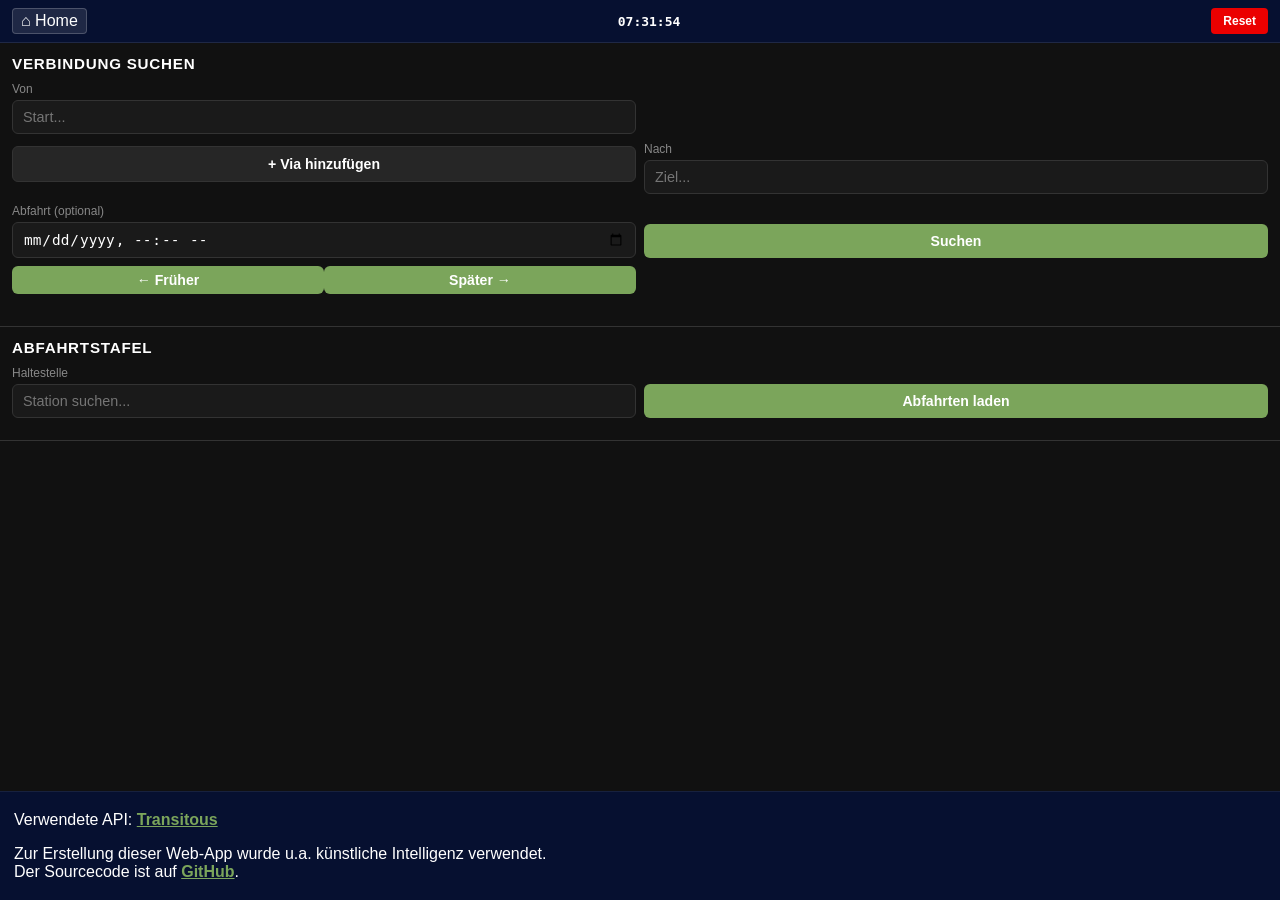
==== routing/index.html @ 6893b758 "Dateipfade" ====
<!DOCTYPE html>
<html lang="de">
<head>
  <meta charset="UTF-8">
  <meta name="viewport" content="width=device-width, initial-scale=1.0, maximum-scale=1.0, user-scalable=no">
  <title>ÖV Verbindungssuche & Abfahrtstafel</title>
  <link rel="stylesheet" href="routing.css">
  <link rel="stylesheet" href="../css/line-container.css">
  <link rel="icon" type="image/png" href="../tragic.png">
  <link rel="apple-touch-icon" href="../tragic.png">
</head>
<body>
  <header id="app-header">
    <div id="header-left">
      <button id="btn-home" onClick="window.location = './?stopId=ch-opentransportdataswiss26_Parentch%3A1%3Asloid%3A82597'" title="Startseite">⌂ Home</button>
    </div>
    <div id="live-clock">--:--:--</div>
    <button id="btn-refresh">Reset</button>
  </header>

  <div class="main-wrapper">
    <section class="panel">
      <div class="panel-title">Verbindung suchen</div>
      <div class="form-grid">
        <div class="form-group">
          <label for="route-from-input">Von</label>
          <input type="text" id="route-from-input" placeholder="Start..." autocomplete="off">
          <div id="from-suggestions" class="suggestions"></div>
        </div>

        <!-- Hier werden die Vias dynamisch eingefügt -->
        <div id="via-list-container" style="display: flex; flex-direction: column; gap: 8px;"></div>

        <!-- Dieser Button muss die ID "btn-add-via" haben -->
        <div class="form-group" style="margin-top: 4px; margin-bottom: 4px;">
          <button type="button" id="btn-add-via" class="btn" style="background: var(--bg-hover); border: 1px solid var(--border-main); color: var(--text-main);">
            + Via hinzufügen
          </button>
        </div>

        <div class="form-group">
          <label for="route-to-input">Nach</label>
          <input type="text" id="route-to-input" placeholder="Ziel..." autocomplete="off">
          <div id="to-suggestions" class="suggestions"></div>
        </div>
      </div>
      <div class="form-grid">
        <div class="form-group">
          <label for="route-time">Abfahrt (optional)</label>
          <input type="datetime-local" id="route-time">
        </div>
        <div class="form-group" style="justify-content: flex-end;">
          <button id="btn-search-route" class="btn">Suchen</button>
        </div>
        <div class="routing-navigation" style="display: flex; justify-content: space-between; margin-bottom: 10px;">
          <button type="button" id="btn-earlier" class="btn" style="padding: 6px 12px; cursor: pointer;">← Früher</button>
          <button type="button" id="btn-later" class="btn" style="padding: 6px 12px; cursor: pointer;">Später →</button>
        </div>
      </div>

      <div id="routing-hint"></div>
      <div id="routing-results" class="results-container">
        <table>
          <thead>
            <tr>
              <th class="col-time">Ab</th>
              <th class="col-time">An</th>
              <th class="col-dur">Dauer</th>
              <th class="col-bar">Verlauf</th>
              <th class="col-chg">Um</th>
            </tr>
          </thead>
          <tbody id="routing-tbody"></tbody>
        </table>
      </div>
    </section>

    <section class="panel">
      <div class="panel-title">Abfahrtstafel</div>
      <div class="form-grid">
        <div class="form-group">
          <label for="board-station-input">Haltestelle</label>
          <input type="text" id="board-station-input" placeholder="Station suchen..." autocomplete="off">
          <div id="board-suggestions" class="suggestions"></div>
        </div>
        <div class="form-group" style="justify-content: flex-end;">
          <button id="btn-load-board" class="btn">Abfahrten laden</button>
        </div>
      </div>

      <div id="board-hint"></div>
      <div id="board-results" class="results-container">
        <table>
          <thead>
            <tr>
              <th class="col-time">Zeit</th>
              <th style="width:60px;">Linie</th>
              <th>Richtung</th>
              <th style="width:50px; text-align:right;">Gleis</th>
            </tr>
          </thead>
          <tbody id="board-tbody"></tbody>
        </table>
      </div>
    </section>
  </div>

  <script src="script.js"></script>
</body>
<footer class="page-footer">
  <p>Verwendete API: <a href="https://transitous.org/sources/" style="color: var(--sob-green); font-weight: bold;">Transitous</a></p>
  <p>Zur Erstellung dieser Web-App wurde u.a. künstliche Intelligenz verwendet.<br>
    Der Sourcecode ist auf <a href="https://github.com/PianoRailways/TRAGIC" style="color: var(--sob-green); font-weight: bold;">GitHub</a>.</p>
</footer>
</html>
---- routing/routing.css ----
:root {
    --bg-main: #111;
    --bg-surface: #1a1a1a;
    --bg-hover: #262626;
    --bg-card: #0a0a0a;
    --text-main: #eee;
    --text-muted: #888;
    --text-subtle: #999;
    --border-main: #333;
    --border-soft: #2a2a2a;
    --line-accent: #0a5;
    --error: #f55;
    --link-hover: #5cf;
    --header-bg: #061030;
    --sbb-red: #eb0000;
    --sbb-blue: #2d327d;
    --sob-green: #7BA55B;
    --highlight-bg: rgba(45, 50, 125, 0.35);
    --highlight-border: #4f56cc;
}

* {
    box-sizing: border-box;
    -webkit-tap-highlight-color: transparent;
}

html, body {
    min-height: 100vh;
    margin: 0;
    padding: 0;
    background-color: var(--bg-main);
    color: var(--text-main);
    font-family: -apple-system, BlinkMacSystemFont, "Segoe UI", Roboto, "SBB Web", sans-serif;
    overflow-x: hidden;
}

body {
    display: flex;
    flex-direction: column;
}

#app-header {
    display: flex;
    justify-content: space-between;
    align-items: center;
    padding: 8px 12px;
    background: var(--header-bg);
    border-bottom: 1px solid rgba(255, 255, 255, 0.1);
    position: sticky;
    top: 0;
    z-index: 50;
    flex-shrink: 0;
}

#header-left {
    display: flex;
    align-items: center;
    gap: 8px;
}

#btn-home {
    background: rgba(255, 255, 255, 0.1);
    border: 1px solid rgba(255, 255, 255, 0.2);
    color: white;
    padding: 4px 8px;
    border-radius: 4px;
    cursor: pointer;
    font-size: 1rem;
    line-height: 1;
}

#app-title {
    color: white;
    font-size: 1rem;
    font-weight: 700;
    letter-spacing: 0.02em;
}

#live-clock {
    font-family: monospace;
    font-size: 13px;
    font-weight: bold;
    color: var(--text-main);
}

#btn-refresh {
    background: var(--sbb-red);
    border: none;
    color: white;
    font-weight: bold;
    padding: 6px 12px;
    border-radius: 4px;
    cursor: pointer;
    font-size: 12px;
}

.main-wrapper {
    flex: 1;
    display: flex;
    flex-direction: column;
}

.panel {
    padding: 12px;
    border-bottom: 1px solid var(--border-main);
    display: flex;
    flex-direction: column;
    gap: 10px;
}

.panel-title {
    font-size: 0.95rem;
    font-weight: 600;
    color: var(--text-main);
    text-transform: uppercase;
    letter-spacing: 0.05em;
}

.form-grid {
    display: grid;
    grid-template-columns: 1fr 1fr;
    gap: 8px;
}

@media (max-width: 500px) {
    .form-grid {
        grid-template-columns: 1fr;
    }
}

.form-group {
    display: flex;
    flex-direction: column;
    gap: 4px;
    position: relative;
}

label {
    font-size: 0.75rem;
    color: var(--text-muted);
}

input[type="text"],
input[type="datetime-local"] {
    background-color: var(--bg-surface);
    border: 1px solid var(--border-main);
    color: var(--text-main);
    padding: 8px 10px;
    border-radius: 6px;
    font-size: 0.9rem;
    outline: none;
    width: 100%;
}

input[type="text"]:focus,
input[type="datetime-local"]:focus {
    border-color: var(--link-hover);
}

.suggestions {
    position: absolute;
    top: 100%;
    left: 0;
    right: 0;
    background-color: var(--bg-surface);
    border: 1px solid var(--border-main);
    border-radius: 0 0 6px 6px;
    max-height: 220px;
    overflow-y: auto;
    z-index: 100;
    display: none;
    box-shadow: 0 4px 12px rgba(0,0,0,0.5);
}

.suggestion-item {
    padding: 10px 12px;
    cursor: pointer;
    font-size: 0.85rem;
    border-bottom: 1px solid var(--border-soft);
}

.suggestion-item.selected,
.suggestion-item:hover {
    background-color: var(--bg-hover);
    color: var(--link-hover);
}

button.btn {
    background-color: var(--sob-green);
    color: white;
    border: none;
    padding: 9px 14px;
    border-radius: 6px;
    font-size: 0.88rem;
    font-weight: 600;
    cursor: pointer;
    width: 100%;
}

.results-container {
    display: none;
    width: 100%;
    overflow-x: hidden;
}

table {
    width: 100%;
    border-collapse: collapse;
    font-size: 0.85rem;
    table-layout: fixed;
}

thead {
    background: var(--header-bg);
}

th {
    text-align: left;
    padding: 8px 6px;
    font-size: 0.7rem;
    color: var(--text-muted);
    text-transform: uppercase;
}

tbody tr.summary-row {
    border-bottom: 1px solid var(--border-soft);
    cursor: pointer;
}

tbody tr.summary-row:hover {
    background: var(--bg-surface);
}

td {
    padding: 8px 6px;
    vertical-align: middle;
    white-space: nowrap;
    overflow: hidden;
}

.col-time { width: 65px; font-weight: 600; text-align: left; }
.col-dur { width: 55px; text-align: center; color: var(--text-subtle); }
.col-bar { width: auto; }
.col-chg { width: 35px; text-align: center; color: var(--text-muted); }

/* Container für den Gesamtbalken */
.timeline-bar {
  display: flex;
  align-items: center;
  width: 100%;
  height: 8px;
  background-color: rgba(255, 255, 255, 0.08);
  border-radius: 4px;
  overflow: hidden;
}

/* Einzelne Fahrt-Segmente */
.timeline-segment {
  height: 100%;
  transition: opacity 0.2s ease;
}

.timeline-segment:hover {
  opacity: 0.8;
}

/* Umsteige- und Wartebereiche */
.timeline-wait {
  display: flex;
  align-items: center;
  justify-content: center;
  height: 100%;
  background: repeating-linear-gradient(
    45deg,
    transparent,
    transparent 3px,
    rgba(255, 255, 255, 0.08) 3px,
    rgba(255, 255, 255, 0.08) 6px
  );
  position: relative;
  flex-shrink: 0;
}

.timeline-dot {
    width: 6px;
    height: 6px;
    background: #fff;
    border-radius: 50%;
    margin: 0 -2px;
    z-index: 2;
    flex-shrink: 0;
}

.detail-row { background: var(--bg-card); }
.detail-content {
    padding: 10px;
    border-left: 3px solid var(--sbb-blue);
}

.leg-item {
    display: flex;
    flex-direction: column;
    gap: 4px;
    padding: 6px 0;
    border-bottom: 1px dashed var(--border-soft);
}

.leg-item:last-child { border-bottom: none; }

.leg-header {
    display: flex;
    align-items: center;
    gap: 8px;
    font-weight: 600;
}

/* Standard Badge Layout (Einfärbung erfolgt über line-container.css) */
.line-badge {
    padding: 2px 6px;
    border-radius: 3px;
    font-size: 0.75rem;
    color: white;
    background: var(--sbb-blue);
}

.transfer-info {
    background: var(--bg-hover);
    color: var(--text-subtle);
    padding: 3px 6px;
    border-radius: 3px;
    font-size: 0.75rem;
    margin: 4px 0;
}

.btn-trip-detail {
    background: rgba(255, 255, 255, 0.1);
    border: 1px solid var(--border-main);
    color: var(--link-hover);
    padding: 2px 6px;
    border-radius: 3px;
    font-size: 0.7rem;
    cursor: pointer;
    margin-left: auto;
}

.trip-stops-list {
    margin-top: 6px;
    padding: 6px;
    background: var(--bg-main);
    border-radius: 4px;
    font-size: 0.78rem;
}

/* Hervorhebungen im Zuglauf */
.trip-stop-item {
    display: flex;
    justify-content: space-between;
    padding: 4px 6px;
    border-bottom: 1px dotted var(--border-soft);
    border-left: 3px solid transparent;
}

.trip-stop-item.in-route {
    border-left-color: var(--highlight-border);
    background: rgba(255, 255, 255, 0.02);
}

.trip-stop-item.board-stop {
    background: var(--highlight-bg);
    border-left-color: var(--link-hover);
    font-weight: bold;
    color: #fff;
}

.trip-stop-item.alight-stop {
    background: var(--highlight-bg);
    border-left-color: var(--sob-green);
    font-weight: bold;
    color: #fff;
}

.loading, .empty-hint, .error-hint {
    padding: 1rem;
    text-align: center;
    font-size: 0.85rem;
    color: var(--text-muted);
}
.error-hint { color: var(--error); }

.page-footer {
  text-decoration: none;
  padding: 3px 14px;
  margin-top: auto;
  border-top: 1px solid var(--border);
  background: var(--header-bg);
}
---- css/line-container.css ----
:root {
  --bg-main: #111;
  --bg-surface: #1a1a1a;
  --bg-hover: #262626;
  --bg-chain: #0a0a0a;
  --text-muted: #888;
  --text-subtle: #999;
  --text-soft: #aaa;
  --border-main: #333;
  --border-soft: #2a2a2a;
  --line-accent: #0a5;
  --line-text: #041b12;
  --on-time: #5f5;
  --error: #f55;
  --link-hover: #5cf;
  --underline: #666;
  --header-bg:  #061030;
  --sbb-red:    #eb0000;
  --sbb-blue:   #2d327d;
  --sbb-orange: #E84E10;
  --sob-green:  #7BA55B;
  --sob-blue:   #1A527F;
  --tpf-lila:   #94163E;
  --board-bg:   #0a1a4a;
  --board-row:  #0d2060;
  --board-alt:  #0a1a4a;
  --board-head: #0d2060;
  --text-main:  #ffffff;
  --text-via:   #a0b8d8;
  --text-dim:   #6080a0;
  --night-gold: #d4af37;
  --border:     rgba(200,200,200,0.09);
  --pifas-bg:   #ED702D;
  --pifas-searchbar: #d7d7d7;
  --pifas-timenav: #eef;
  --live-red:   #ff3b30;
  --plat-change:#fcbb00;
}
/* 1. Mode-basiert (niedrig spezifisch) */
.line-container[data-mode="HIGHSPEED"]  { background: var(--sbb-red); }
.line-container[data-mode="RAIL"]       { background: var(--pifas-bg); }
.line-container[data-mode="TRAM"]       { background: #e84e10; }
.line-container[data-mode="BUS"]        { background: #2d7d54; }
.line-container[data-mode="SUBWAY"]     { background: white; color: black; }
.line-container[data-mode="FERRY"]      { background: #1a6ea8; }

.line-container[data-line^="ICE"]      { background: white; color: #B4B4B4; font-style: italic; }

@keyframes move-stripes {
  0% {background-position: 0 0;}
  100% {background-position: 56.57px 0;}}

.line-container[data-raw-mode="WALK"] {
  background: repeating-linear-gradient(45deg,#ffda00,#ffda00 5px,black 5px,black 10px);
  background-size: 56.57px 100%;
  animation: move-stripes 20s linear infinite;
}

/* 2. Agency-allgemein (mittler spezifisch) */
.line-container[data-agency-id="865"] { background: #e2001a; color: white; } /* RhB */
.line-container[data-agency-name^="PostAuto"] { background: #ffcc00; color: black; } /* PAG */

/* 3. Agency + Line (sehr spezifisch - gewinnt immer) */
/* VBZ */

.line-container[data-agency-id="3849"][data-line="50"], .line-container[data-agency-id="3849"][data-line="51"] { background: black; color: white; }
.line-container[data-agency-id="3849"][data-line="2"] { background: #e7000e; color: white; }
.line-container[data-agency-id="3849"][data-line="3"] { background: #009A38; color: white; }
.line-container[data-agency-id="3849"][data-line="4"] { background: #46398e; color: white; }
.line-container[data-agency-id="3849"][data-line="5"] { background: #955b29; color: white; }
.line-container[data-agency-id="3849"][data-line="6"] { background: #d89d3e; color: white; }
.line-container[data-agency-id="3849"][data-line="7"] { background: black; color: white; }
.line-container[data-agency-id="3849"][data-line="8"] { background: #A6C700; color: black; }
.line-container[data-agency-id="3849"][data-line="9"] { background: #46398e; color: white; }
.line-container[data-agency-id="3849"][data-line="10"] { background: #e82788; color: white; }
.line-container[data-agency-id="3849"][data-line="11"] { background: #009A38; color: white; }
.line-container[data-agency-id="3849"][data-line="12"] { background: #85cfe0; color: black; }
.line-container[data-agency-id="3849"][data-line="13"] { background: #ffd200; color: black; }
.line-container[data-agency-id="3849"][data-line="14"] { background: #00A1E5; color: white; }
.line-container[data-agency-id="3849"][data-line="15"] { background: #e7000e; color: white; }
.line-container[data-agency-id="3849"][data-line="16"] { background: #004E67; color: white; }
.line-container[data-agency-id="3849"][data-line="17"] { background: #9e1762; color: white; }
.line-container[data-agency-id="3849"][data-line="20"] { background: rgb(142,34,77); color: white; }

.line-container[data-agency-id="849"][data-line="31"] { background: #9fa3cd; color: white; }
.line-container[data-agency-id="849"][data-line="32"] { background: #dab2d2; color: black; }
.line-container[data-agency-id="849"][data-line="33"] { background: #e9e6a5; color: black; }
.line-container[data-agency-id="849"][data-line="46"] { background: #c5dfa5; color: black; }
.line-container[data-agency-id="849"][data-line="61"] { background: #98908A; color: white; }
.line-container[data-agency-id="849"][data-line="62"] { background: #D0C4B6; color: black; }
.line-container[data-agency-id="849"][data-line="72"] { background: #D8AA99; color: black; }
.line-container[data-agency-id="849"][data-line="80"] { background: #CDD7BB; color: black; }
.line-container[data-agency-id="849"][data-line="89"] { background: #D0C4B6; color: black; }

.line-container[data-agency-id="849"][data-line="301"] { background: #A6C700; color: black; }
.line-container[data-agency-id="849"][data-line="302"] { background: #009A38; color: white; }
.line-container[data-agency-id="849"][data-line="303"] { background: #46398e; color: white; }
.line-container[data-agency-id="849"][data-line="304"] { background: #e7000e; color: white; }
.line-container[data-agency-id="849"][data-line="305"] { background: #955b29; color: white; }
.line-container[data-agency-id="849"][data-line="306"] { background: #ffd200; color: black; }
.line-container[data-agency-id="849"][data-line="307"] { background: #d89d3e; color: white; }
.line-container[data-agency-id="849"][data-line="308"] { background: #e82788; color: white; }
.line-container[data-agency-id="849"][data-line="309"] { background: #00A1E5; color: white; }
.line-container[data-agency-id="849"][data-line="314"] { background: #f37b72; color: white; }
.line-container[data-agency-id="849"][data-line="317"] { background: #46398e; color: white; }
.line-container[data-agency-id="849"][data-line="325"] { background: #e82788; color: white; }

.line-container[data-agency-id="849"], .line-container[data-agency-id="3849"] { background: white; color: black; }
.line-container[data-agency-id="Zürich"][data-line="E"] { background: white; color: black; border: solid 1px rgb(144,190,227); }
.line-container[data-agency-id="46"][data-line="18"] { background: #E94F35; color: white; }

.line-container[data-agency-id="849"][data-line^="N"] {color:rgb(255,242,0); background-color:rgb(0,0,0);} /* VBZ Nachtnetz */

/* Verkehrsbetriebe Glattal */
.line-container[data-agency-name*="Glattal"] { background: #90c53e; color: white; }
.line-container[data-agency-id="849"][data-line^="91"] { background: #D0B084; color: black; } /* AZZK */

/* Stadtbus Winterthur */
.line-container[data-agency-name="Stadtbus Winterthur"][data-line="1"] { background: #A8C42E; color: white; }
.line-container[data-agency-name="Stadtbus Winterthur"][data-line="2"] { background: #E6000E; color: white; }
.line-container[data-agency-name="Stadtbus Winterthur"][data-line="3"] { background: #12A03C; color: white; }
.line-container[data-agency-name="Stadtbus Winterthur"][data-line="4"] { background: #FBB029; color: white; }
.line-container[data-agency-name="Stadtbus Winterthur"][data-line="5"] { background: #006CAF; color: white; }

.line-container[data-agency-name="Stadtbus Winterthur"][data-line="7"] { background: #E82085; color: white; }
.line-container[data-agency-name="Stadtbus Winterthur"][data-line="9"] { background: #E87118; color: white; }
.line-container[data-agency-name="Stadtbus Winterthur"][data-line="10"] { background: #02428B; color: white; }
.line-container[data-agency-name="Stadtbus Winterthur"][data-line="12"] { background: #825A33; color: white; }
.line-container[data-agency-name="Stadtbus Winterthur"][data-line="22"] { background: #E6000E; color: white; }

.line-container[data-agency-name="Stadtbus Winterthur"][data-line^="N"] { background: #000; color: #FFED00; }
.line-container[data-agency-name*="St. Gallen"][data-line^="N"] { background: #242624; color: #FFED00; }

.line-container[data-agency-name="Regiobus Gossau SG"] { background: #ffffff; color: #0E9D5E; box-shadow: inset 0 2px 0 #fa5609, inset 0 -3.5px 0 #fa5609; }


/* STI Bus */
.line-container[data-agency-id="146"][data-line="1"] { background: rgb(209,70,53); color: white; }
.line-container[data-agency-id="146"][data-line="2"] { background: rgb(62,53,127); color: white; }
.line-container[data-agency-id="146"][data-line="3"] { background: rgb(145,94,70); color: white; }
.line-container[data-agency-id="146"][data-line="4"] { background: rgb(74,165,97); color: white; }
.line-container[data-agency-id="146"][data-line="5"] { background: rgb(76,168,161); color: black; }
.line-container[data-agency-id="146"][data-line="6"] { background: rgb(196,41,127); color: white; }
.line-container[data-agency-id="146"][data-line="7"] { background: rgb(124,58,174); color: white; }

.line-container[data-agency-id="146"][data-line="21"] { background: rgb(72,161,208); color: white; }
.line-container[data-agency-id="146"][data-line="22"] { background: rgb(247,201,143); color: white; }
.line-container[data-agency-id="146"][data-line="24"] { background: rgb(227,152,191); color: white; }
.line-container[data-agency-id="146"][data-line="25"] { background: rgb(91,39,36); color: white; }
.line-container[data-agency-id="146"][data-line="31"] { background: rgb(166,83,183); color: white; }
.line-container[data-agency-id="146"][data-line="32"] { background: rgb(198,220,88); color: white; }
.line-container[data-agency-id="146"][data-line="33"] { background: rgb(242,168,151); color: white; }
.line-container[data-agency-id="146"][data-line="41"] { background: rgb(121,160,182); color: white; }
.line-container[data-agency-id="146"][data-line="42"] { background: rgb(165,161,75); color: white; }
.line-container[data-agency-id="146"][data-line="43"] { background: rgb(246,205,73); color: white; }
.line-container[data-agency-id="146"][data-line="44"] { background: rgb(131,30,129); color: white; }
.line-container[data-agency-id="146"][data-line="50"] { background: rgb(176,166,222); color: white; }
.line-container[data-agency-id="146"][data-line="51"] { background: rgb(232,153,55); color: white; }
.line-container[data-agency-id="146"][data-line="53"] { background: rgb(153,221,201); color: white; }
.line-container[data-agency-id="146"][data-line="55"] { background: rgb(115,188,57); color: white; }
.line-container[data-agency-id="146"][data-line="252"] { background: rgb(123,22,67); color: white; }

/* STI Bus Grindelwald */
.line-container[data-agency-id="859"][data-line="120"] { background: rgb(230,143,52); color: white; }
.line-container[data-agency-id="859"][data-line="121"] { background: rgb(56,77,157); color: white; }
.line-container[data-agency-id="859"][data-line="122"] { background: rgb(170,42,41); color: white; }
.line-container[data-agency-id="859"][data-line="123"] { background: rgb(215,183,68); color: white; }
.line-container[data-agency-id="859"][data-line="124"] { background: rgb(124,169,77); color: white; }
.line-container[data-agency-id="859"][data-line="125"] { background: rgb(140,187,231); color: white; }
.line-container[data-agency-id="859"][data-line="126"] { background: rgb(186,116,168); color: white; }
.line-container[data-agency-id="859"][data-line="127"] { background: rgb(106,80,143); color: white; }
.line-container[data-agency-id="859"][data-line="128"] { background: rgb(123,174,82); color: white; }

/* FART Bus */
.line-container[data-agency-id="817"] { background: rgb(155,155,154); color: white; }

.line-container[data-agency-id="817"][data-line="1"] { background: rgb(211,58,49); color: white; }
.line-container[data-agency-id="817"][data-line="3"] { background: rgb(247,206,70); color: black; }
.line-container[data-agency-id="817"][data-line="4"] { background: rgb(224,131,48); color: black; }
.line-container[data-agency-id="817"][data-line="7"] { background: rgb(95,153,208); color: black; }
.line-container[data-agency-id="817"][data-line="8"] { background: rgb(212,218,101); color: black; }

/* --- FART / CENTOVALLI --- */
.line-container[data-agency-id="49"] { background: linear-gradient(135deg, #005f96 0%, #00906f 100%); color: #f2e7c9; }
.line-container[data-agency-id="49"][data-line^="PE"] { background: #f4bc1e; color: #000; }
.line-container[data-agency-id="49"][data-line^="R"] { background: #f2e7c9; color: #084cb9; }
.line-container[data-agency-id="49"][data-line^="RE"] { background: #f2e7c9; color: var(--sbb-red); }

/* Bus Aarau */
.line-container[data-agency-id="840"][data-line="1"] { background: rgb(219,57,49); color: white; }
.line-container[data-agency-id="840"][data-line="2"] { background: rgb(86,176,88); color: white; }
.line-container[data-agency-id="840"][data-line="3"] { background: rgb(37,89,165); color: white; }
.line-container[data-agency-id="840"][data-line="4"] { background: rgb(118,47,139); color: white; }
.line-container[data-agency-id="840"][data-line="5"] { background: rgb(246,204,71); color: black; }
.line-container[data-agency-id="840"][data-line="6"] { background: rgb(229,136,70); color: white; }
.line-container[data-agency-id="840"][data-line="7"] { background: rgb(181,45,137); color: white; }

.line-container[data-agency-id="840"][data-line^="N"] { background: #231F20; color: #EBE835; }

/* RVBW */
.line-container[data-agency-name*="Wettingen"][data-line="1"] { background: #EE1D23; color: white; }
.line-container[data-agency-name*="Wettingen"][data-line="2"] { background: #0097D8; color: white; }
.line-container[data-agency-name*="Wettingen"][data-line="3"] { background: #FFD124; color: black; }
.line-container[data-agency-name*="Wettingen"][data-line="4"] { background: #1AAB52; color: white; }
.line-container[data-agency-name*="Wettingen"][data-line="5"] { background: #DF3288; color: white; }
.line-container[data-agency-name*="Wettingen"][data-line="6"] { background: #231F20; color: white; }
.line-container[data-agency-name*="Wettingen"][data-line="7"] { background: #24469D; color: white; }
.line-container[data-agency-name*="Wettingen"][data-line="8"] { background: #7D4E2C; color: white; }
.line-container[data-agency-name*="Wettingen"][data-line="9"] { background: #EC9E65; color: white; }
.line-container[data-agency-name*="Wettingen"][data-line="10"] { background: #6C2789; color: white; }
.line-container[data-agency-name*="Wettingen"][data-line="11"] { background: #AAC12C; color: white; }
.line-container[data-agency-name*="Wettingen"][data-line="12"] { background: #78CBBF; color: white; }
.line-container[data-agency-name*="Wettingen"][data-line="13"] { background: #F28650; color: white; }

/* Regionalbus Lenzburg */
.line-container[data-agency-name="Regionalbus Lenzburg"] { background: white; color: #E3000B; }
/* AVA */
.line-container[data-agency-name^="Aargau Verkehr"][data-mode="BUS"] { background: #000066; color: white; }
/* VBL Luzern Passepartout */
.line-container[data-agency-name*="Luzern"] { background: #0f65a6; color: white}
.line-container[data-agency-name*="Luzern"][data-line^="N"] { background: #000000; color: #FFED00}
/* Bernmobil + RBS */
.line-container[data-agency-id="827"][data-line^="3"] { background: #AABDC7; color: white; }
.line-container[data-agency-id="827"][data-line^="6"] { background: rgb(56,127,196); color: white; }
.line-container[data-agency-id="827"][data-line^="7"] { background: rgb(208,46,38); color: white; }
.line-container[data-agency-id="827"][data-line^="8"] { background: rgb(221,118,165); color: white; }
.line-container[data-agency-id="827"][data-line^="9"] { background: rgb(244,198,67); color: white; }
.line-container[data-agency-id="827"][data-line="10"] { background: rgb(66,148,75); color: white; }
.line-container[data-agency-id="827"][data-line="11"] { background: rgb(85,184,234); color: white; }
.line-container[data-agency-id="827"][data-line="12"] { background: rgb(230,151,54); color: white; }
.line-container[data-agency-id="827"][data-line="16"] { background: rgb(112,185,171); color: white; }
.line-container[data-agency-id="827"][data-line="17"] { background: rgb(176,170,55); color: white; }
.line-container[data-agency-id="827"][data-line="18"] { background: rgb(102,96,34); color: white; }
.line-container[data-agency-id="827"][data-line="19"] { background: rgb(174,189,199); color: white; }
.line-container[data-agency-id="827"][data-line="20"] { background: rgb(122,24,64); color: white; }
.line-container[data-agency-id="827"][data-line="21"] { background: rgb(235,210,70); color: white; }
.line-container[data-agency-id="827"][data-line="26"] { background: rgb(233,161,60); color: white; }
.line-container[data-agency-id="827"][data-line="27"] { background: rgb(102,96,34); color: white; }
.line-container[data-agency-id="827"][data-line="29"] { background: rgb(213,91,88); color: white; }
.line-container[data-agency-id="827"][data-line="31"] { background: rgb(180,201,65); color: white; }
.line-container[data-agency-id="827"][data-line="32"] { background: rgb(112,185,171); color: white; }

.line-container[data-agency-id="850"][data-line="33"] { background: rgb(102,96,34); color: white; }
.line-container[data-agency-id="850"][data-line="34"] { background: rgb(72,32,14); color: white; }
.line-container[data-agency-id="850"][data-line="36"] { background: rgb(112,185,171); color: white; }
.line-container[data-agency-id="850"][data-line="40"] { background: rgb(112,185,171); color: white; }
.line-container[data-agency-id="850"][data-line="41"] { background: rgb(213,91,88); color: white; }
.line-container[data-agency-id="850"][data-line="44"] { background: rgb(102,96,34); color: white; }
.line-container[data-agency-id="850"][data-line="46"] { background: rgb(176,170,55); color: white; }
.line-container[data-agency-id="850"][data-line="47"] { background: rgb(213,91,88); color: white; }

.line-container[data-agency-id="827"][data-line="160"] { background: rgb(106,172,70); color: white; }
.line-container[data-agency-id="827"][data-line="161"] { background: rgb(122,24,64); color: white; }
.line-container[data-agency-id="827"][data-line="162"] { background: rgb(213,91,88); color: white; }
.line-container[data-agency-id="827"][data-line="163"] { background: rgb(102,96,34); color: white; }
.line-container[data-agency-id="827"][data-line="165"] { background: rgb(174,189,199); color: white; }
.line-container[data-agency-id="827"][data-line="166"] { background: rgb(233,161,60); color: white; }
.line-container[data-agency-id="827"][data-line="167"] { background: rgb(235,210,70); color: white; }
.line-container[data-agency-id="827"][data-line="168"] { background: rgb(233,161,60); color: white; }
.line-container[data-agency-id="827"][data-line="331"] { background: rgb(174,189,199); color: white; }
.line-container[data-agency-id="827"][data-line="332"] { background: rgb(112,185,171); color: white; }

/* Moonliner */
.line-container[data-agency-name*="Aare Seeland"][data-line^="M"],
.line-container[data-agency-name*="Bern"][data-line^="M"],
.line-container[data-agency-name*="STI"][data-line^="M"],
.line-container[data-agency-name*="RBS"][data-line^="M"],
.line-container[data-agency-name*="Busland"][data-line^="M"],
.line-container[data-agency-name*="Solothurn"][data-line^="M"],
.line-container[data-agency-name*="Biel"][data-line^="M"]
 {background: #4B103C; color: #FFFAD7;}

.line-container[data-agency-name*="Aare Seeland"][data-line^="M"]{border: solid 1px #C42937;}
.line-container[data-agency-name*="Bern"][data-line^="M"]{border: solid 1px #D20037;}
.line-container[data-agency-name*="STI"][data-line^="M"]{border: solid 1px #fae253;}
.line-container[data-agency-name*="Biel"][data-line^="M"]{border: solid 1px #005362;}
.line-container[data-agency-name*="Aremo"][data-line^="M"],
.line-container[data-agency-name*="Solothurn"][data-line^="M"]{border: solid 1px #1E6969;}
.line-container[data-agency-name*="RBS"][data-line^="M"]{border: solid 1px #FF6600;}

.line-container[data-agency-name*="TPF"][data-line^="N"],
.line-container[data-agency-name*="TPF"][data-line^="M"] {background-color: #231F20; color: #FFDC01;}

/* Aare Seeland Mobil ASM */
.line-container[data-agency-id="870"][data-line="5"] { background: #0FB967; color: white; }
.line-container[data-agency-id="870"][data-line="7"] { background: #892819; color: white; }
.line-container[data-agency-id="870"][data-line="51"] { background: #296E88; color: white; }
.line-container[data-agency-id="870"][data-line="52"] { background: #F05C5B; color: white; }
.line-container[data-agency-id="870"][data-line="54"] { background: #B3AB18; color: white; }
.line-container[data-agency-id="870"][data-line="63"] { background: #860043; color: white; }
.line-container[data-agency-id="870"][data-line="64"] { background: #625C14; color: white; }
.line-container[data-agency-id="870"][data-line="72"] { background: #625C14; color: white; }
.line-container[data-agency-id="870"][data-line="75"] { background: #686868; color: white; }
.line-container[data-agency-id="870"][data-line="73"] { background: #F8A01D; color: white; }
.line-container[data-agency-id="870"][data-line="74"] { background: #860043; color: white; }

/* Solothurn und Umgebung BSU */
.line-container[data-agency-id="883"][data-line="1"] { background: #151616; color: white; }
.line-container[data-agency-id="883"][data-line="2"] { background: #DD2B1C; color: white; }
.line-container[data-agency-id="883"][data-line="3"] { background: #373098; color: white; }
.line-container[data-agency-id="883"][data-line="4"] { background: #F27E00; color: white; }
.line-container[data-agency-id="883"][data-line="5"] { background: #0FB967; color: white; }
.line-container[data-agency-id="883"][data-line="6"] { background: #D3DD00; color: white; }
.line-container[data-agency-id="883"][data-line="7"] { background: #892819; color: white; }
.line-container[data-agency-id="850"][data-line="8"] { background: #5AB3DC; color: white; } /*RBS */
.line-container[data-agency-id="850"][data-line="898"] { background: #DB4105; color: white; } /*RBS */
.line-container[data-agency-id="883"][data-line="9"] { background: #DB51A4; color: white; }
.line-container[data-agency-id="883"][data-line="10"] { background: #23849A; color: white; }
.line-container[data-agency-id="883"][data-line="15"] { background: #B58F3F; color: white; }
.line-container[data-agency-id="883"][data-line="16"] { background: #B81F6F; color: white; }

/* Grenchen und Umgebung BGU */
.line-container[data-agency-id="894"][data-line="2"] { background: #28448C; color: white; }
.line-container[data-agency-id="894"][data-line="12"] { background: #6ED8C6; color: white; }
.line-container[data-agency-id="894"][data-line="20"] { background: #6ED8C6; color: white; }
.line-container[data-agency-id="894"][data-line="21"] { background: #4075B9; color: white; }
.line-container[data-agency-id="894"][data-line="22"] { background: #605B14; color: white; }
.line-container[data-agency-id="894"][data-line="23"] { background: #A8BDC7; color: white; }
.line-container[data-agency-id="894"][data-line="24"] { background: #840243; color: white; }
.line-container[data-agency-id="894"][data-line="25"] { background: #F69F1D; color: white; }
.line-container[data-agency-id="894"][data-line="26"] { background: #AFA821; color: white; }
.line-container[data-agency-id="894"][data-line="27"] { background: #EF5D5C; color: white; }
.line-container[data-agency-id="894"][data-line="28"] { background: #421F17; color: white; }

/* Biel/Bienne VB/TPB */
.line-container[data-agency-id="889"][data-line="1"] { background: #E4392B; color: white; }
.line-container[data-agency-id="889"][data-line="2"] { background: #2C458D; color: white; }
.line-container[data-agency-id="889"][data-line="3"] { background: #E74E9D; color: white; }
.line-container[data-agency-id="889"][data-line="4"] { background: #F68324; color: white; }
.line-container[data-agency-id="889"][data-line="5"] { background: #1F6E36; color: white; }
.line-container[data-agency-id="889"][data-line="6"] { background: #B7DC41; color: white; }
.line-container[data-agency-id="889"][data-line="8"] { background: #9040BA; color: white; }
.line-container[data-agency-id="889"][data-line="9"] { background: #00A6C9; color: white; }
.line-container[data-agency-id="889"][data-line="11"] { background: #9040BA; color: white; }
.line-container[data-agency-id="889"][data-line="12"] { background: #72DAC6; color: white; }
.line-container[data-agency-id="889"][data-line="70"] { background: #296E88; color: white; }
.line-container[data-agency-id="889"][data-line="71"] { background: #860043; color: white; }

.line-container[data-agency-name="BLS AG"],.line-container[data-agency-id="33"] { background: #A0E100; color: #0028a0; } /* BLS */
.line-container[data-line="GPX"] { background: #0f437a; color: #c2a84c; }

.line-container[data-agency-name^="BLS"][data-line^="ATZ"] { color: #A0E100; background: #0028a0; }

/* TransN */
.line-container[data-agency-name*="Neuchâtel"]{background: #7BB600; color:black;}

.line-container[data-agency-name*="Neuchâtel"][data-line="101"]{background: #2D3291; color:white;}
.line-container[data-agency-name*="Neuchâtel"][data-line="102"]{background: #4696D2; color:white;}
.line-container[data-agency-name*="Neuchâtel"][data-line="106"]{background: #D282B4; color:white;}
.line-container[data-agency-name*="Neuchâtel"][data-line="107"]{background: #EB1E23; color:white;}
.line-container[data-agency-name*="Neuchâtel"][data-line="108"]{background: #009155; color:white;}
.line-container[data-agency-name*="Neuchâtel"][data-line="109"]{background: #912891; color:white;}
.line-container[data-agency-name*="Neuchâtel"][data-line="120"]{background: #F5821E; color:white;}
.line-container[data-agency-name*="Neuchâtel"][data-line="121"]{background: #78AF41; color:white;}
.line-container[data-agency-name*="Neuchâtel"][data-line="122"]{background: #7DCDBE; color:black;}
.line-container[data-agency-name*="Neuchâtel"][data-line="421"]{background: #D7E141; color:black;}
.line-container[data-agency-name*="Neuchâtel"][data-line="422"]{background: #D282B4; color:white;}
.line-container[data-agency-name*="Neuchâtel"][data-line="423"]{background: #009155; color:white;}
.line-container[data-agency-name*="Neuchâtel"][data-line="425"]{background: #EB008C; color:white;}
.line-container[data-agency-name*="Neuchâtel"][data-line="426"]{background: #4696D2; color:white;}
.line-container[data-agency-name*="Neuchâtel"][data-line="110"]{background: #7DCDBE; color:black;}
.line-container[data-agency-name*="Neuchâtel"][data-line="111"]{background: #D7E141; color:black;}
.line-container[data-agency-name*="Neuchâtel"][data-line="112"]{background: #009155; color:black;}
.line-container[data-agency-name*="Neuchâtel"][data-line="R15"]{background: #7DCDBE; color:black;}

.line-container[data-agency-name*="Neuchâtel"][data-line="301"]{background: #2D3291; color:white;}
.line-container[data-agency-name*="Neuchâtel"][data-line="302"]{background: #EB1E23; color:white;}
.line-container[data-agency-name*="Neuchâtel"][data-line="303"]{background: #78AF41; color:white;}
.line-container[data-agency-name*="Neuchâtel"][data-line="304"]{background: #009155; color:white;}
.line-container[data-agency-name*="Neuchâtel"][data-line="310"]{background: #D282B4; color:white;}
.line-container[data-agency-name*="Neuchâtel"][data-line="311"]{background: #F5821E; color:white;}
.line-container[data-agency-name*="Neuchâtel"][data-line="312"]{background: #912891; color:white;}
.line-container[data-agency-name*="Neuchâtel"][data-line="341"]{background: #2D3291; color:white;}
.line-container[data-agency-name*="Neuchâtel"][data-line="342"]{background: #EB1E23; color:white;}
.line-container[data-agency-name*="Neuchâtel"][data-line="352"]{background: #EB1E23; color:white;}
.line-container[data-agency-name*="Neuchâtel"][data-line="353"]{background: #78AF41; color:white;}
.line-container[data-agency-name*="Neuchâtel"][data-line="354"]{background: #009155; color:white;}
.line-container[data-agency-name*="Neuchâtel"][data-line="360"]{background: #4696D2; color:white;}
.line-container[data-agency-name*="Neuchâtel"][data-line="361"]{background: #7DCDBE; color:white;}
.line-container[data-agency-name*="Neuchâtel"][data-line="370"]{background: #EB008C; color:white;}
.line-container[data-agency-name*="Neuchâtel"][data-line="590"]{background: #EB1E23; color:white;}
.line-container[data-agency-name*="Neuchâtel"][data-line="591"]{background: #009155; color:white;}

.line-container[data-agency-name*="Neuchâtel"][data-line="R21"]{background: #912891; color:white;}
.line-container[data-agency-name*="Neuchâtel"][data-line="R22"]{background: #78AF41; color:white;}
.line-container[data-agency-name*="Neuchâtel"][data-line="R24"]{background: #D282B4; color:white;}

/* TL Lausanne */
.line-container[data-agency-id="151"][data-line^="m"] {position: relative;background-color: #0152A3;color: white;}
.line-container[data-agency-id="151"][data-line^="m"]::after {content: "";position: absolute;top: 62%;right: 2px;transform: translateY(-50%);width: 13px;height: 13px;background-size: contain;background-repeat: no-repeat;background-position: center;background-image: url("data:image/svg+xml,%3Csvg xmlns='http://www.w3.org/2000/svg' viewBox='0 0 100 100'%3E%3Cpath fill='%23e3007b' d='M83.4 16.6C65 -1.9 35 -1.9 16.6 16.6c-18.5 18.5-18.5 48.4 0 66.9 18.5 18.5 48.4 18.5 66.9 0 18.4-18.5 18.4-48.4-.1-66.9zM22.8 77.2L68 32c1.7-1.7 4.4-1.7 6.1 0 1.7 1.7 1.7 4.4 0 6.1L28.9 83.3c-2.3-1.8-4.4-3.8-6.1-6.1zm11.9 11.9L79.9 43.9c1.7-1.7 4.4-1.7 6.1 0 1.7 1.7 1.7 4.4 0 6.1L40.8 95.2c-2.2-1.8-4.2-3.9-6.1-6.1zM6.8 45.1L52 0c1.7-1.7 4.4-1.7 6.1 0 1.7 1.7 1.7 4.4 0 6.1L12.9 51.2c-2.2-1.9-4.3-3.9-6.1-6.1z'/%3E%3C/svg%3E");}

.line-container[data-agency-id="55"] {color: #5AB031;background: white;}
/* BOB / Jungfraubahnen */
.line-container[data-agency-name="Berner Oberland-Bahnen"],
.line-container[data-agency-name^="Wengernalpbahn"],
.line-container[data-agency-name^="Lauterbrunnen"],
.line-container[data-agency-name^="Jungfraubahn"] { background: #ffdc00; color: #213857; }

/* Rigi Bahn */
.line-container[data-agency-name^="Rigi"]{ background: #007453; color: white;}
.line-container[data-agency-name^="Rigi"] span { transform: rotate(-10deg); }

/* Busland */
.line-container[data-agency-id="871"] {border: 1px solid #A0E100;}
.line-container[data-agency-id="871"][data-line="271"] { background: rgb(48,112,142); color: white;}
.line-container[data-agency-id="871"][data-line="281"] { background: rgb(195,186,60); color: white;}
.line-container[data-agency-id="871"][data-line="284"] { background: rgb(219,88,83); color: white;}
.line-container[data-agency-id="871"][data-line="285"] { background: rgb(129,27,78); color: white;}
.line-container[data-agency-id="871"][data-line="286"] { background: rgb(182,197,208); color: white;}
.line-container[data-agency-id="871"][data-line="287"] { background: rgb(129,27,78); color: white;}
.line-container[data-agency-id="871"][data-line="461"] { background: rgb(123,26,68); color: white;}
.line-container[data-agency-id="871"][data-line="462"] { background: rgb(140,215,199); color: white;}
.line-container[data-agency-id="871"][data-line="463"] { background: rgb(174,189,198); color: white;}
.line-container[data-agency-id="871"][data-line="465"] { background: rgb(201,78,38); color: white;}
.line-container[data-agency-id="871"][data-line="466"] { background: rgb(68,35,25); color: white;}
.line-container[data-agency-id="871"][data-line="467"] { background: rgb(178,172,60); color: white;}
.line-container[data-agency-id="871"][data-line="468"] { background: rgb(98,93,36); color: white;}
.line-container[data-agency-id="871"][data-line="471"] { background: rgb(123,26,68); color: white;}
.line-container[data-agency-id="871"][data-line="481"] { background: rgb(139,214,202); color: white;}
.line-container[data-agency-id="871"][data-line="482"] { background: rgb(48,112,142); color: white;}
.line-container[data-agency-id="871"][data-line="483"] { background: rgb(213,83,40); color: white;}
.line-container[data-agency-id="871"][data-line="491"] { background: rgb(116,105,34); color: white;}
.line-container[data-agency-id="871"][data-line="493"] { background: rgb(129,27,78); color: white;}

/* Bus Hergiswil (es fährt Auto AG Rothenbrg) */
.line-container[data-agency-id="812"][data-line="381"] {background: #0D92D3; color: white;}
.line-container[data-agency-id="812"][data-line="382"] {background: #C73834; color: white;}

/* RBS Bahn */
.line-container[data-agency-name="Regionalverkehr Bern-Solothurn"][data-line="S7"] { background: rgb(227,141,67); color: white; }
.line-container[data-agency-name="Regionalverkehr Bern-Solothurn"][data-line="S8"] { background: black; color: white; }
.line-container[data-agency-name="Regionalverkehr Bern-Solothurn"][data-line="S9"] { background: rgb(208,46,38); color: white; }
.line-container[data-agency-name="Regionalverkehr Bern-Solothurn"][data-line="RE5"] { background: rgb(55,126,34); color: white; }

/* TPF Fribourg/Freiburg Base Rules */
.line-container[data-agency-id="834"],
.line-container[data-agency-id="53"] {position: relative;}

.line-container[data-agency-id="834"] { background: var(--tpf-lila); color: white; }
.line-container[data-agency-id="53"] { background: #ffffff; color: #000000; }

/* TPF Linien-Farben */
.line-container[data-agency-name*="TPF"][data-line="2"] { background: #EF4B44; color: white; }
.line-container[data-agency-name*="TPF"][data-line="3"] { background: #FED702; color: black; }
.line-container[data-agency-name*="TPF"][data-line="4"] { background: #F7951F; color: black; }
.line-container[data-agency-name*="TPF"][data-line="5"] { background: #0093D0; color: #ECE820; }
.line-container[data-agency-name*="TPF"][data-line="6"] { background: #543695; color: white; }
.line-container[data-agency-name*="TPF"][data-line="8"] { background: #EA4498; color: black; }
.line-container[data-agency-name*="TPF"][data-line="9"] { background: #A54499; color: white; }
.line-container[data-agency-name*="TPF"][data-line="11"] { background: #00B294; color: white; }
.line-container[data-agency-name*="TPF"][data-line="12"] { background: #1466B2; color: white; }
.line-container[data-agency-name*="TPF"][data-line="13"] { background: #EA2B39; color: white; }

.line-container[data-agency-name*="TPF"][data-line="201"] { background: #EF3122; color: white; }
.line-container[data-agency-name*="TPF"][data-line="202"] { background: #21B259; color: white; }
.line-container[data-agency-name*="TPF"][data-line="203"] { background: #0072BC; color: white; }

/* Sonderausführung RE */
.line-container[data-agency-id="53"][data-line^="RE"] { background: white; color: #eb0000;}

/* BörömPömPöm */
.line-container[data-agency-id="834"]::after,
.line-container[data-agency-id="53"]::after {content: "";position: absolute;right: 14px;bottom: 3px;width: 3px;height: 3px;background-color: var(--tpf-lila);border-radius: 50%;box-shadow: 4px 0 0 var(--tpf-lila), 8px 0 0 var(--tpf-lila);}
/* === SOB === */
.line-container[data-agency-id="82"] { background: #e10e23; color: white; } /* SOB */
/* SOB - X */
.line-container[data-agency-id="82"][data-line^="IR"],
.line-container[data-agency-id="82"][data-line^="VAE"],
.line-container[data-agency-id="82"][data-line="S81"] { background: #85553a; color: white; }

/* === MGB === */
.line-container[data-agency-name*="Matterhorn"][data-line="R40"] { background: #ACA425; color: white; }
.line-container[data-agency-name*="Matterhorn"][data-line="R41"] { background: #48A8B7; color: white; }
.line-container[data-agency-name*="Matterhorn"][data-line="R42"] { background: #00788B; color: white; }
.line-container[data-agency-name*="Matterhorn"][data-line="R43"] { background: #E82324; color: white; }
.line-container[data-agency-name*="Matterhorn"][data-line="R44"] { background: #EAA7A8; color: white; }
.line-container[data-agency-name*="Matterhorn"][data-line="R45"] { background: #A72D42; color: white; }
.line-container[data-agency-name*="Matterhorn"][data-line="R46"] { background: #F88C29; color: white; }

.line-container[data-agency-name="Gornergratbahn"] { background: #FFB82D; color: white; }
/* MBC etc. */
.line-container[data-agency-id="64"][data-line^="R"] { background: white; color: black; }
.line-container[data-agency-id="131"][data-line^="R"] { background: white; color: black; }
.line-container[data-agency-id="23"][data-line^="R"] { background: white; color: black; }
/* RA/TMR */
.line-container[data-agency-id="74"][data-line^="R"] { background: white; color: black; }
.line-container[data-agency-id="61"][data-line^="R"] { background: white; color: black; }
/* RhB */
.line-container[data-agency-id="72"][data-line^="R"] { background: white; color: black; }
.line-container[data-agency-id="72"][data-line^="RE"] { background: white; color: #eb0000; border: solid 1px #eb0000; }
.line-container[data-agency-id="72"][data-line^="S"] { background: white; color: black; }
.line-container[data-agency-id="72"][data-line^="IR"] { background: #eb0000; color: white; }
/* Zentralbahn ZB */
.line-container[data-agency-id="86"][data-line^="IR"],
.line-container[data-agency-id="86"][data-line^="LIX"],
.line-container[data-agency-id="86"][data-line^="LEX"]
 { background: #E30513; color: white; }

.line-container[data-agency-id="86"][data-line="S41"] { background: #00566E; color: white; }
.line-container[data-agency-id="86"][data-line="S44"] { background: #B65339; color: white; }
.line-container[data-agency-id="86"][data-line="S55"] { background: #EF87B5; color: white; }
.line-container[data-agency-id="86"][data-line="R70"] { background: #009767; color: white; }
.line-container[data-agency-id="86"][data-line="R71"] { background: #76B72A; color: white; }
/* SBB */
.line-container[data-agency-id="11"][data-line^="TER"] { background: white; color: black; }
.line-container[data-agency-id="11"][data-line^="R"] { background: white; color: black; }
.line-container[data-agency-id="11"][data-line^="RE"] { background: white; color: #eb0000; border: solid 1px #eb0000; }
.line-container[data-agency-id="11"][data-line^="S"] { background: white; color: black; }
.line-container[data-agency-id="11"][data-line^="IR"] { background: #eb0000; color: white; }
.line-container[data-agency-id="11"][data-line^="IC"] { background: #eb0000; color: white; }
.line-container[data-agency-id="11"][data-line^="EC"],
.line-container[data-agency-id="11"][data-line^="EN"],
.line-container[data-agency-id="11"][data-line^="ICN"],
.line-container[data-agency-id="11"][data-line^="TGV"],
.line-container[data-agency-id="11"][data-line^="CNL"],
.line-container[data-agency-id="11"][data-line^="RJ"],
.line-container[data-agency-id="11"][data-line^="RJX"],
.line-container[data-agency-id="11"][data-line^="NJ"] { font-style: italic; background: #eb0000; color: white; }
.line-container[data-agency-id="11"][data-line*="N"] { font-style: italic; background: transparent; color: #FFDE15; }
.line-container[data-agency-name*="SBB"][data-line^="SN"] { background: transparent; color: #FFDE15; border: 0.5px solid #FFDE15; }

.line-container[data-line="GEX"],
.line-container[data-line="BEX"],
.line-container[data-agency-id="11"][data-line^="PE"] { background: #eb0000; color: white; }
.line-container[data-line^="EXT"],
.line-container[data-line^="AG"] { background: #eb0000; color: white; }
.line-container[data-line^="MAT"],
.line-container[data-line^="DZ"] { background: black; color: white; }

/* Ersatzverkehr */ 
.line-container[data-line^="EV"] { background-color: var(--sbb-orange); color: #000; }

.line-container[data-line^="SEV"],
.line-container[data-agency-id="10980"],
.line-container[data-agency-name^="DB"][data-mode="BUS"]
  {position: relative; background-color: rgb(143,40,96); color: white; padding-right: 30px; }
.line-container[data-line^="SEV"]::after,
.line-container[data-agency-id="10980"]::after,
.line-container[data-agency-name^="DB"][data-mode="BUS"]::after
  { content: ""; position: absolute; right: 10px; top: 50%; transform: translateY(-50%); width: 12px; height: 12px; background-color: rgb(217,157,54); border-radius: 50%; }
.line-container[data-agency-name^="DB Regio"] { background: white; color: #858B95; }
.line-container[data-agency-name^="10939"] { background: #2859a6; color: white; } /* SWEG */

/* CJ */
.line-container[data-agency-id="43"][data-line="R36"] { background: rgb(110,47,140); color: white; }
.line-container[data-agency-id="43"][data-line="R37"] { background: rgb(219,56,52); color: white; }
.line-container[data-agency-id="833"][data-line="121"] { background: rgb(71,112,176); color: white; }
.line-container[data-agency-id="833"][data-line="123"] { background: rgb(41,54,141); color: white; }
.line-container[data-agency-id="833"][data-line="131"] { background: rgb(86,176,88); color: white; }

/* Thurbo inkl. DELFI Thurbo */
.line-container[data-agency-name="THURBO"][data-line^="RE"] { background: white; color: #eb0000; border: solid 1px #eb0000; }
.line-container[data-agency-name="THURBO"][data-line^="S"] { background: white; color: black; }
.line-container[data-agency-name="THURBO"][data-line^="SN"] { background: black; color: #FFED00; }
/* Berlin */
.line-container[data-agency-name="S-Bahn Berlin GmbH"] { background: #008d4f; color: white; } /* S-Bahn */
.line-container[data-agency-id="796"][data-mode="SUBWAY"] { background: #115D91; color: white; } /* U-Bahn */
.line-container[data-agency-id="796"][data-mode="TRAM"] { background: #BE1414; color: white; } /* Tram */
.line-container[data-agency-id="796"][data-mode="BUS"] { background: #95276E; color: white; } /* Bus */
.line-container[data-agency-id="796"][data-mode="FERRY"] { background: #528DBA; color: white; } /* Fähre */

.line-container[data-agency-id="13796"],
.line-container[data-agency-id="FLIXTRAIN-eu"],
.line-container[data-agency-id="FLIXBUS-eu"]
{ background: #97d700; color: #353535; } /* FLIX */

/* Halle Saale Tram */
.line-container[data-agency-id="8896"][data-line="1"] { background: rgb(242,187,68); color: white; }
.line-container[data-agency-id="8896"][data-line="2"] { background: rgb(230,136,60); color: white; }
.line-container[data-agency-id="8896"][data-line="3"] { background: rgb(66,147,212); color: white; }
.line-container[data-agency-id="8896"][data-line="5"] { background: rgb(35,76,156); color: white; }
.line-container[data-agency-id="8896"][data-line="7"] { background: rgb(222,99,159); color: white; }
.line-container[data-agency-id="8896"][data-line="8"] { background: rgb(122,74,25); color: white; }
.line-container[data-agency-id="8896"][data-line="9"] { background: rgb(169,175,77); color: white; }
.line-container[data-agency-id="8896"][data-line="10"] { background: rgb(53,109,48); color: white; }
.line-container[data-agency-id="8896"][data-line="12"] { background: rgb(152,197,84); color: white; }
.line-container[data-agency-id="8896"][data-line="16"] { background: rgb(159,49,111); color: white; }

/* TFL (Transport for London) */
.line-container[data-line="Bakerloo"] { background: #B05F0F; color: white; }
.line-container[data-line="Central"] { background: #E02525; color: white; }
.line-container[data-line="Circle"] { background: #FECE08; color: black; }
.line-container[data-line="District"] { background: #04783F; color: white; }
.line-container[data-line="Hammersmith"] { background: #EE9BAC; color: white; }
.line-container[data-line="Jubilee"] { background: #7B848B; color: white; }
.line-container[data-line="Metropolitan"] { background: #861A54; color: white; }
.line-container[data-line="Northern"] { background: #231F20; color: white; }
.line-container[data-line^="Waterloo"] { background: #6DC7B0; color: white; }
.line-container[data-line="Victoria"] { background: #0C9FDC; color: white; }
.line-container[data-line="Piccadilly"] { background: #1B3F94; color: white; }

.line-container[data-line="Liberty"] { background: #566366; color: white; }
.line-container[data-line="Lioness"] { background: #F9A51B; color: white; }
.line-container[data-line="Mildmay"] { background: #0086C7; color: white; }
.line-container[data-line="Suffragette"] { background: #57BC71; color: white; }
.line-container[data-line="Weaver"] { background: #B2377F; color: white; }
.line-container[data-line="Windrush"] { background: #EE1B2D; color: white; }

.line-container[data-line="Thameslink"] { background: #e9418b; color: #434e54; }
.line-container[data-line="Gatwick Express"] { background: #DC0C1D; color: white; }
.line-container[data-line="Southern"] { background: #80C242; color: white; }
.line-container[data-line="GWR"] { background: #0A493E; color: white; }
.line-container[data-line="Southeastern"] { background: #1E1E50; color: white; }
.line-container[data-line="EMR"] { background: #4C2F48; color: white; }

.line-container[data-agency-name="Elizabeth line"] { background: #6F4B9E; color: white; }
.line-container[data-line="DLR"] { background: #00AFA9; color: black; }

.line-container[data-line^="EST"] { background: #0C326F; color: #FCF5D8; }

/* SOLEA Mulhouse */
/* Lignes tramway */
.line-container[data-agency-name="SOLEA"][data-line="1"] { background: #D01C24; color: white; }
.line-container[data-agency-name="SOLEA"][data-line="2"] { background: #F8B300; color: black; }
.line-container[data-agency-name="SOLEA"][data-line="3"] { background: #009639; color: white; }
.line-container[data-agency-name="SOLEA"][data-line="TT"] { background: #A0C514; color: white; }
/* Lignes bus chrono */
.line-container[data-agency-name="SOLEA"][data-line="C4"] { background: #C8102E; color: white; }
.line-container[data-agency-name="SOLEA"][data-line^="C5"] { background: #EE7F00; color: white; }
.line-container[data-agency-name="SOLEA"][data-line="C6"] { background: #E3007B; color: white; }
.line-container[data-agency-name="SOLEA"][data-line="C7"] { background: #00A3E0; color: white; }
/* Lignes bus principales */
.line-container[data-agency-name="SOLEA"][data-line="8"] { background: #E3E500; color: black; }
.line-container[data-agency-name="SOLEA"][data-line="9"] { background: #009A44; color: white; }
.line-container[data-agency-name="SOLEA"][data-line="10"] { background: #7C69AC; color: white; }
.line-container[data-agency-name="SOLEA"][data-line="11"] { background: #6D4C41; color: white; }
.line-container[data-agency-name="SOLEA"][data-line="12"] { background: #E5A8C8; color: black; }
.line-container[data-agency-name="SOLEA"][data-line="13"] { background: #9BB31C; color: white; }
.line-container[data-agency-name="SOLEA"][data-line="14"] { background: #C87A51; color: white; }
.line-container[data-agency-name="SOLEA"][data-line="15"] { background: #00A9E0; color: white; }
.line-container[data-agency-name="SOLEA"][data-line="16"] { background: #2E3192; color: white; }
/* Navette de proximité */
.line-container[data-agency-name="SOLEA"][data-line="18"] { background: #1DBB9B; color: white; }

/* Basel */
/* BVB */
.line-container[data-agency-id="823"][data-line="1"] { background: rgb(121,75,47); color: white; }
.line-container[data-agency-id="823"][data-line="2"] { background: rgb(138,111,65); color: white; }
.line-container[data-agency-id="823"][data-line="3"] { background: rgb(56,77,156); color: white; }
.line-container[data-agency-id="823"][data-line="6"] { background: rgb(48,112,183); color: white; }
.line-container[data-agency-id="823"][data-line="8"] { background: rgb(225,121,169); color: white; }
.line-container[data-agency-id="37"][data-line="10"] { background: rgb(246,204,71); color: black; } /* BLT */
.line-container[data-agency-id="37"][data-line="11"] { background: rgb(219,57,49); color: black; } /* BLT */
.line-container[data-agency-id="823"][data-line="12"] { background: rgb(134,113,170); color: white; }
.line-container[data-agency-id="823"][data-line="14"] { background: rgb(230,136,60); color: white; }
.line-container[data-agency-id="823"][data-line="15"] { background: rgb(73,163,89); color: white; }
.line-container[data-agency-id="823"][data-line="16"] { background: rgb(174,205,84); color: white; }
.line-container[data-agency-id="823"][data-line="17"] { background: rgb(78,172,233); color: white; }
.line-container[data-agency-id="37"][data-line="19"] { background: rgb(246,204,71); color: black; } /* BLT */

.line-container[data-agency-id="823"][data-mode="BUS"] { background: #C7C8CA; color: black; } /* BVB Bus */
.line-container[data-agency-name*="Liestal"] { background: #FFF064; color: black; } /* Auto AG Liestal */

/* Polen */
.line-container[data-agency-id="12617"],
.line-container[data-agency-name="PKP Intercity"] { background: #f1652a; color: #002b5b; } /* PKP Itercity */
.line-container[data-agency-name="PolRegio"] { background: #5D6770; color: #DA2128; } /* PolRegio y */
/* Dänemark */
.line-container[data-agency-id="318"],
.line-container[data-agency-id="203"] { background: #c2122b; color: white; } /* DSB */

/* Italien */
/* 1. FRECCIAROSSA: Tiefes Rot mit elegantem Silbergrau-Akzent */
.line-container[data-agency-name="TRENITALIA"][data-line*="FR"],
.line-container[data-agency-name="TRENITALIA"][data-line*="Frecciarossa"] {
  background: linear-gradient(135deg, #a80518 0%, #d91424 70%, #4a4a4a 100%);
  color: #ffffff;
  font-weight: bold;
  border-left: 3px solid #ffffff;
  box-shadow: inset 0 -2px 0 rgba(0, 0, 0, 0.2);
}

/* 2. FRECCIARGENTO: Silber-Grau mit feinem roten Akzentstreifen */
.line-container[data-agency-name="TRENITALIA"][data-line*="FA"],
.line-container[data-agency-name="TRENITALIA"][data-line*="Frecciargento"] {
  background: linear-gradient(135deg, #4a4d4e 0%, #828a8f 75%, #c2122b 100%);
  color: #ffffff;
  font-weight: bold;
  border-left: 3px solid #c2122b;
}

/* 3. FRECCIABIANCA: Schneeweiß/Silber mit charakteristischem roten Rand */
.line-container[data-agency-name="TRENITALIA"][data-line*="FB"],
.line-container[data-agency-name="TRENITALIA"][data-line*="Frecciabianca"] {
  background: linear-gradient(135deg, #ffffff 0%, #e6e8ea 80%, #c2122b 100%);
  color: #1a1a1a;
  font-weight: bold;
  border: 1px solid #cccccc;
  border-left: 4px solid #c2122b;
}

/* 4. RESTLICHE TRENITALIA ZÜGE (IC, Regionalverkehr etc.): Klassisches Trenitalia-Grün/Dunkelblau */
.line-container[data-agency-name="TRENITALIA"] {
  background: linear-gradient(135deg, #006643 0%, #004d32 70%, #002b49 100%);
  color: #ffffff;
  border-left: 3px solid #00a86b;
}

/* 1. Trenord STANDARD (Regionale, RegioExpress): Typisches Trenord-Grün */
.line-container[data-agency-name="Trenord"],
.line-container[data-agency-id="Trenord"] {
  background: linear-gradient(135deg, #016734 0%, #018d47 70%, #1cc691 100%);
  color: #ffffff;
  font-weight: bold;
  border-left: 3px solid #1cc691;
  box-shadow: inset 0 -2px 0 rgba(0, 0, 0, 0.2);
}

/* 2. MALPENSA EXPRESS: Das charakteristische Bordeauxrot / Weinrot von Trenord */
.line-container[data-agency-name="Trenord"][data-line*="MXP"],
.line-container[data-agency-name="Trenord"][data-line*="Malpensa"],
.line-container[data-agency-name="Trenord"][data-route-id*="MXP"] {
  background: linear-gradient(135deg, #7a0026 0%, #a30836 70%, #1cc691 100%);
  color: #ffffff;
  font-weight: bold;
  border-left: 3px solid #ffffff;
}

/* 3. SUBURBANO (S-Bahnen Mailand, z. B. S1, S13): Dunkelblau mit grünem Akzent */
.line-container[data-agency-name="Trenord"][data-line^="S"] {
  background: linear-gradient(135deg, #0f2b5c 0%, #163d82 70%, #016734 100%);
  color: #ffffff;
  border-left: 3px solid #016734;
}

/* === Frankreich === */

/* SNCF – TER Linien */
.line-container[data-agency-name="SNCF VOYAGEURS"][data-line^="TER"] {
  background: #004b87; color: white;
}

.line-container[data-agency-id="1187"][data-line^="C"],
.line-container[data-agency-id="1187"][data-line^="P"],
.line-container[data-agency-id="1187"][data-line^="K"],
.line-container[data-agency-id="87_LEX"][data-line^="C"],
.line-container[data-agency-id="87_LEX"][data-line^="P"],
.line-container[data-agency-id="87_LEX"][data-line^="K"],
.line-container[data-agency-id="1187"][data-line^="L"] {
  background: #004b87; color: white;
}

/* SNCF – alle anderen */
.line-container[data-agency-name="SNCF VOYAGEURS"] {
  background: linear-gradient(90deg, #822266 0%, #AF1173 25%, #DC0E0E 81%, #DC0E0E 100%);
}

/* Österreich */
.line-container[data-agency-id="02"] { background: linear-gradient( 65deg,#0085cd 0%,#0085cd 50%,#b2d200 50%,#b2d200 100% ); color: #004B87; } /* Westbahn */

/* Niederlanden */
.line-container[data-agency-name="NS"] { background: #ffc917; color: #003082; }
.line-container[data-agency-name="NS International"] { background: white; color: #003082; }

.line-container[data-agency-name="GVB"] { background: white; color: #024b8c; }

.line-container[data-agency-name="Arriva"] { background: #33cbd7; color: white; }

.line-container[data-agency-name="European Sleeper"] { background: #40002c; color: white; } /* European Sleeper */
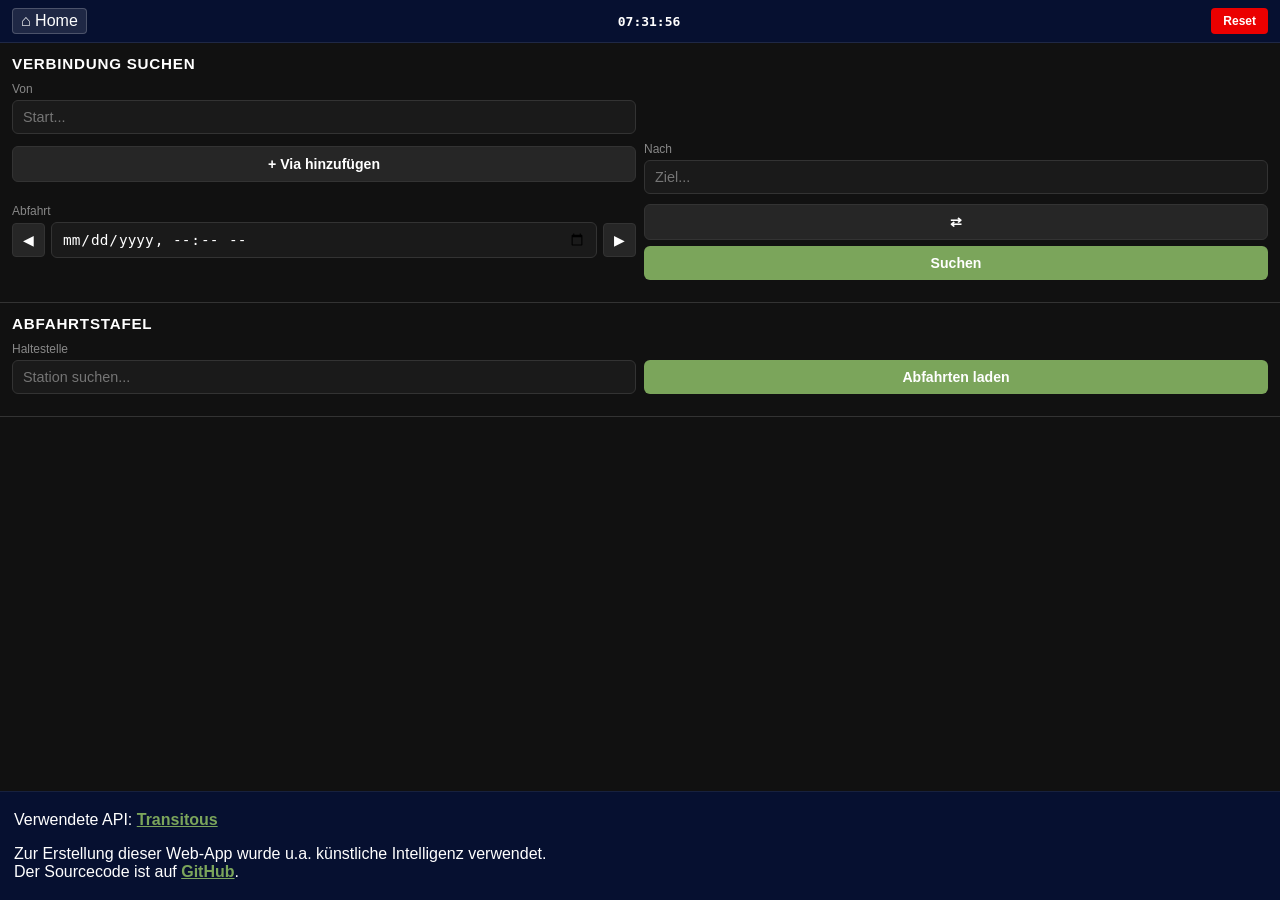
==== commit cfb1092c: "Gegenrichtung Buttons, Balkenanzeige wieder einführen etc." ====
--- a/routing/index.html
+++ b/routing/index.html
@@ -46,15 +46,16 @@
       </div>
       <div class="form-grid">
         <div class="form-group">
-          <label for="route-time">Abfahrt (optional)</label>
-          <input type="datetime-local" id="route-time">
+          <label for="route-time">Abfahrt</label>
+          <div class="datetime-group">
+            <button type="button" id="btn-date-prev" class="btn-nav" title="Vortag">◀</button>
+            <input type="datetime-local" id="route-time">
+            <button type="button" id="btn-date-next" class="btn-nav" title="Nächster Tag">▶</button>
+          </div>
         </div>
-        <div class="form-group" style="justify-content: flex-end;">
+        <div class="form-group" style="justify-content: flex-end; gap: 6px;">
+          <button type="button" id="btn-swap" class="btn-secondary" title="Richtung wechseln">⇄</button>
           <button id="btn-search-route" class="btn">Suchen</button>
-        </div>
-        <div class="routing-navigation" style="display: flex; justify-content: space-between; margin-bottom: 10px;">
-          <button type="button" id="btn-earlier" class="btn" style="padding: 6px 12px; cursor: pointer;">← Früher</button>
-          <button type="button" id="btn-later" class="btn" style="padding: 6px 12px; cursor: pointer;">Später →</button>
         </div>
       </div>
 
@@ -66,7 +67,7 @@
               <th class="col-time">Ab</th>
               <th class="col-time">An</th>
               <th class="col-dur">Dauer</th>
-              <th class="col-bar">Verlauf</th>
+              <th>Reise</th>
               <th class="col-chg">Um</th>
             </tr>
           </thead>
--- a/routing/routing.css
+++ b/routing/routing.css
@@ -197,6 +197,48 @@
     width: 100%;
 }
 
+button.btn-secondary {
+    background-color: var(--bg-hover);
+    color: var(--text-main);
+    border: 1px solid var(--border-main);
+    padding: 9px 14px;
+    border-radius: 6px;
+    font-size: 0.88rem;
+    font-weight: 600;
+    cursor: pointer;
+    transition: background-color 0.2s;
+}
+
+button.btn-secondary:hover {
+    background-color: var(--bg-card);
+}
+
+button.btn-nav {
+    background-color: var(--bg-hover);
+    color: var(--text-main);
+    border: 1px solid var(--border-main);
+    padding: 8px 10px;
+    border-radius: 4px;
+    font-size: 0.9rem;
+    cursor: pointer;
+    flex-shrink: 0;
+    transition: background-color 0.2s;
+}
+
+button.btn-nav:hover {
+    background-color: var(--border-main);
+}
+
+.datetime-group {
+    display: flex;
+    gap: 6px;
+    align-items: center;
+}
+
+.datetime-group input[type="datetime-local"] {
+    flex: 1;
+}
+
 .results-container {
     display: none;
     width: 100%;
@@ -240,54 +282,65 @@
 
 .col-time { width: 65px; font-weight: 600; text-align: left; }
 .col-dur { width: 55px; text-align: center; color: var(--text-subtle); }
-.col-bar { width: auto; }
 .col-chg { width: 35px; text-align: center; color: var(--text-muted); }
 
-/* Container für den Gesamtbalken */
+.route-timeline {
+  width: auto;
+  padding: 8px 6px;
+  vertical-align: middle;
+}
+
+/* Timeline-Balken: proportional zur tatsächlichen Zeit */
 .timeline-bar {
   display: flex;
   align-items: center;
+  height: 12px;
+  background-color: rgba(255, 255, 255, 0.08);
+  border-radius: 3px;
+  overflow: visible;
+  position: relative;
   width: 100%;
-  height: 8px;
-  background-color: rgba(255, 255, 255, 0.08);
-  border-radius: 4px;
-  overflow: hidden;
-}
-
-/* Einzelne Fahrt-Segmente */
+}
+
+/* Fahrt-Segment mit line-container Färbung */
 .timeline-segment {
   height: 100%;
+  border-radius: 2px;
+  background: var(--sbb-blue);
   transition: opacity 0.2s ease;
+  position: relative;
 }
 
 .timeline-segment:hover {
-  opacity: 0.8;
-}
-
-/* Umsteige- und Wartebereiche */
+  opacity: 0.85;
+  box-shadow: 0 0 6px rgba(45, 50, 125, 0.5);
+}
+
+/* Umsteigepause (striped) */
 .timeline-wait {
-  display: flex;
-  align-items: center;
-  justify-content: center;
   height: 100%;
   background: repeating-linear-gradient(
     45deg,
     transparent,
-    transparent 3px,
-    rgba(255, 255, 255, 0.08) 3px,
-    rgba(255, 255, 255, 0.08) 6px
+    transparent 2px,
+    rgba(255, 255, 255, 0.1) 2px,
+    rgba(255, 255, 255, 0.1) 4px
   );
+  border-radius: 1px;
   position: relative;
-  flex-shrink: 0;
-}
-
+}
+
+/* Fahrt-Punkt am Anfang */
 .timeline-dot {
     width: 6px;
     height: 6px;
     background: #fff;
     border-radius: 50%;
-    margin: 0 -2px;
-    z-index: 2;
+    position: absolute;
+    left: -4px;
+    top: 50%;
+    transform: translateY(-50%);
+    z-index: 3;
     flex-shrink: 0;
 }
 
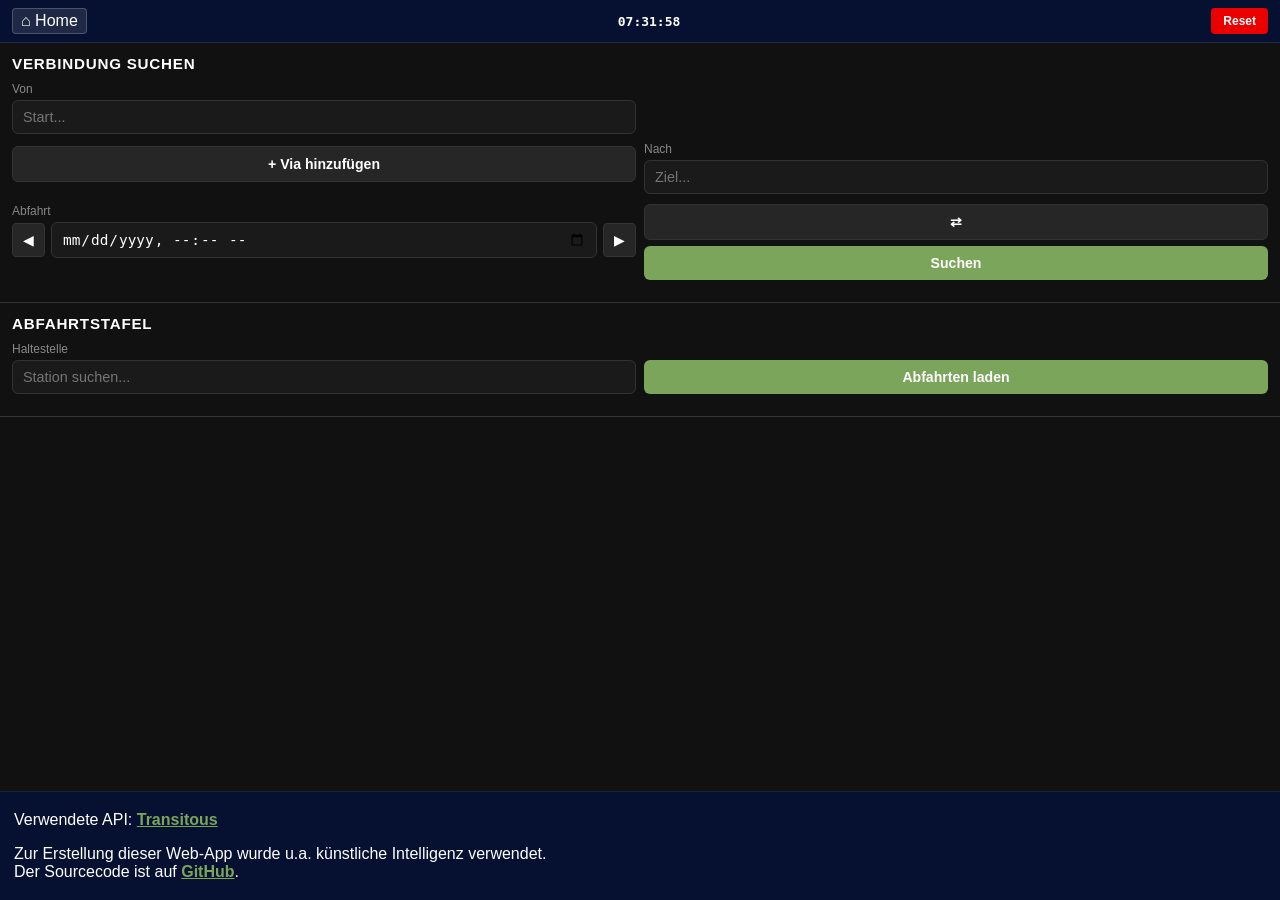
==== commit 985be8e7: "Homebutton" ====
--- a/routing/index.html
+++ b/routing/index.html
@@ -12,7 +12,7 @@
 <body>
   <header id="app-header">
     <div id="header-left">
-      <button id="btn-home" onClick="window.location = './?stopId=ch-opentransportdataswiss26_Parentch%3A1%3Asloid%3A82597'" title="Startseite">⌂ Home</button>
+      <button id="btn-home" onClick="window.location = '/?view=home'" title="Startseite">⌂ Home</button>
     </div>
     <div id="live-clock">--:--:--</div>
     <button id="btn-refresh">Reset</button>
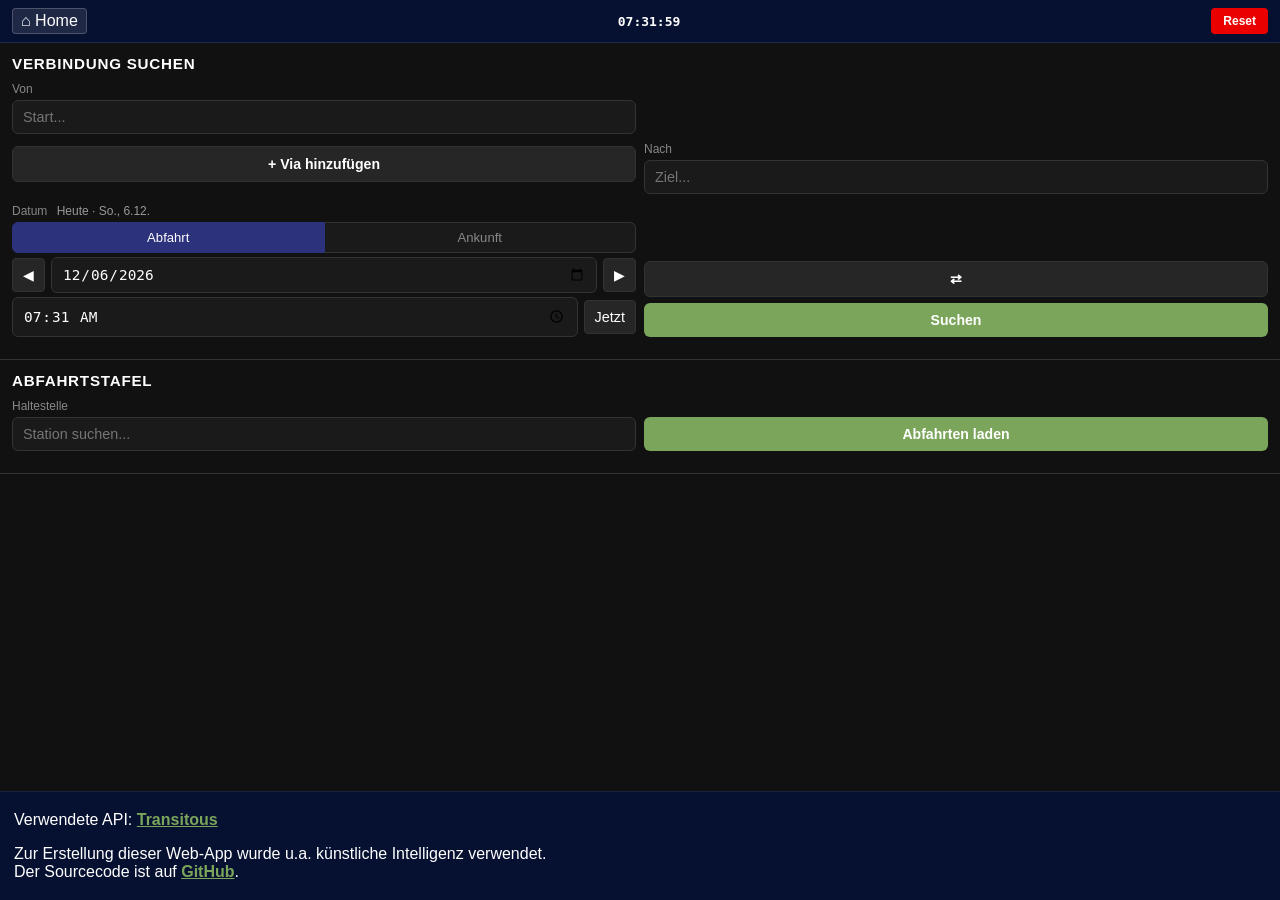
==== commit ebda16ec: "Update/Fixes - die einzelnen Fahrten darstellen - Später/Früher Button - Location-ID schöner" ====
--- a/routing/index.html
+++ b/routing/index.html
@@ -46,11 +46,19 @@
       </div>
       <div class="form-grid">
         <div class="form-group">
-          <label for="route-time">Abfahrt</label>
+          <label for="route-date">Datum <span id="route-date-label" class="date-label"></span></label>
+          <div class="time-mode">
+            <button type="button" id="btn-mode-dep" class="seg active">Abfahrt</button>
+            <button type="button" id="btn-mode-arr" class="seg">Ankunft</button>
+          </div>
           <div class="datetime-group">
             <button type="button" id="btn-date-prev" class="btn-nav" title="Vortag">◀</button>
-            <input type="datetime-local" id="route-time">
+            <input type="date" id="route-date">
             <button type="button" id="btn-date-next" class="btn-nav" title="Nächster Tag">▶</button>
+          </div>
+          <div class="datetime-group">
+            <input type="time" id="route-time">
+            <button type="button" id="btn-now" class="btn-nav">Jetzt</button>
           </div>
         </div>
         <div class="form-group" style="justify-content: flex-end; gap: 6px;">
@@ -61,6 +69,7 @@
 
       <div id="routing-hint"></div>
       <div id="routing-results" class="results-container">
+        <button type="button" id="btn-earlier" class="btn-paging">▲ Früher</button>
         <table>
           <thead>
             <tr>
@@ -73,6 +82,7 @@
           </thead>
           <tbody id="routing-tbody"></tbody>
         </table>
+        <button type="button" id="btn-later" class="btn-paging">▼ Später</button>
       </div>
     </section>
 
--- a/routing/routing.css
+++ b/routing/routing.css
@@ -141,7 +141,8 @@
 }
 
 input[type="text"],
-input[type="datetime-local"] {
+input[type="date"],
+input[type="time"] {
     background-color: var(--bg-surface);
     border: 1px solid var(--border-main);
     color: var(--text-main);
@@ -153,7 +154,8 @@
 }
 
 input[type="text"]:focus,
-input[type="datetime-local"]:focus {
+input[type="date"]:focus,
+input[type="time"]:focus {
     border-color: var(--link-hover);
 }
 
@@ -177,12 +179,37 @@
     cursor: pointer;
     font-size: 0.85rem;
     border-bottom: 1px solid var(--border-soft);
+    display: flex;
+    justify-content: space-between;
+    align-items: baseline;
+    gap: 10px;
 }
 
 .suggestion-item.selected,
 .suggestion-item:hover {
     background-color: var(--bg-hover);
     color: var(--link-hover);
+}
+
+.suggestion-name {
+    min-width: 0;
+}
+
+.abbrev-label {
+    color: var(--text-muted);
+    font-size: 0.75rem;
+    margin-left: 4px;
+}
+
+.suggestion-id {
+    flex-shrink: 0;
+    max-width: 40%;
+    overflow: hidden;
+    text-overflow: ellipsis;
+    white-space: nowrap;
+    font-size: 0.68rem;
+    color: var(--text-muted);
+    text-align: right;
 }
 
 button.btn {
@@ -235,14 +262,61 @@
     align-items: center;
 }
 
-.datetime-group input[type="datetime-local"] {
+.datetime-group input[type="date"],
+.datetime-group input[type="time"] {
     flex: 1;
+}
+
+/* Abfahrt / Ankunft Umschalter */
+.time-mode {
+    display: flex;
+}
+
+.seg {
+    flex: 1;
+    padding: 7px;
+    font-size: 0.82rem;
+    cursor: pointer;
+    background: var(--bg-surface);
+    color: var(--text-muted);
+    border: 1px solid var(--border-main);
+}
+
+.seg:first-child { border-radius: 6px 0 0 6px; }
+.seg:last-child { border-radius: 0 6px 6px 0; border-left: none; }
+
+.seg.active {
+    background: var(--sbb-blue);
+    border-color: var(--sbb-blue);
+    color: #fff;
+}
+
+.date-label {
+    color: var(--text-subtle);
+    margin-left: 6px;
 }
 
 .results-container {
     display: none;
     width: 100%;
     overflow-x: hidden;
+}
+
+/* Früher / Später */
+.btn-paging {
+    width: 100%;
+    padding: 10px;
+    background: none;
+    border: none;
+    color: var(--link-hover);
+    font-size: 0.82rem;
+    cursor: pointer;
+}
+
+.btn-paging:disabled {
+    color: var(--text-muted);
+    opacity: 0.4;
+    cursor: default;
 }
 
 table {
@@ -290,81 +364,127 @@
   vertical-align: middle;
 }
 
-/* Timeline-Balken: proportional zur tatsächlichen Zeit */
+/* Timeline-Balken: proportional zur tatsächlichen Zeit, ein Segment pro Fahrt */
 .timeline-bar {
-  display: flex;
-  align-items: center;
-  height: 12px;
-  background-color: rgba(255, 255, 255, 0.08);
+  position: relative;
+  height: 20px;
+  width: 100%;
+  background-color: rgba(255, 255, 255, 0.06);
   border-radius: 3px;
-  overflow: visible;
-  position: relative;
-  width: 100%;
+}
+
+.timeline-segment,
+.timeline-walk,
+.timeline-wait {
+  position: absolute;
 }
 
 /* Fahrt-Segment mit line-container Färbung */
 .timeline-segment {
+  top: 0;
   height: 100%;
+  min-width: 3px;
   border-radius: 2px;
   background: var(--sbb-blue);
-  transition: opacity 0.2s ease;
-  position: relative;
-}
-
-.timeline-segment:hover {
-  opacity: 0.85;
-  box-shadow: 0 0 6px rgba(45, 50, 125, 0.5);
+  color: #fff;
+  font-size: 0.65rem;
+  font-weight: 700;
+  line-height: 20px;
+  text-align: center;
+  white-space: nowrap;
+  overflow: hidden;
+}
+
+/* Fussweg (dünne Linie) */
+.timeline-walk {
+  top: 9px;
+  height: 2px;
+  background: var(--text-muted);
 }
 
 /* Umsteigepause (striped) */
 .timeline-wait {
-  height: 100%;
+  top: 8px;
+  height: 4px;
   background: repeating-linear-gradient(
     45deg,
     transparent,
     transparent 2px,
-    rgba(255, 255, 255, 0.1) 2px,
-    rgba(255, 255, 255, 0.1) 4px
+    rgba(255, 255, 255, 0.3) 2px,
+    rgba(255, 255, 255, 0.3) 4px
   );
-  border-radius: 1px;
-  position: relative;
-}
-
-/* Fahrt-Punkt am Anfang */
-.timeline-dot {
-    width: 6px;
-    height: 6px;
-    background: #fff;
-    border-radius: 50%;
-    position: absolute;
-    left: -4px;
-    top: 50%;
-    transform: translateY(-50%);
-    z-index: 3;
-    flex-shrink: 0;
-}
-
+}
+
+/* Detailansicht einer Verbindung */
 .detail-row { background: var(--bg-card); }
+
 .detail-content {
-    padding: 10px;
-    border-left: 3px solid var(--sbb-blue);
-}
-
-.leg-item {
+    padding: 6px 10px 12px;
+}
+
+.leg-list {
     display: flex;
     flex-direction: column;
-    gap: 4px;
-    padding: 6px 0;
-    border-bottom: 1px dashed var(--border-soft);
-}
-
-.leg-item:last-child { border-bottom: none; }
+}
+
+.leg-block {
+    padding: 8px 0;
+}
 
 .leg-header {
     display: flex;
     align-items: center;
     gap: 8px;
     font-weight: 600;
+    margin-bottom: 6px;
+}
+
+.leg-number {
+    font-size: 0.75rem;
+    color: var(--text-subtle);
+    font-weight: 400;
+}
+
+.leg-dest {
+    color: var(--text-muted);
+    font-weight: 400;
+    font-size: 0.78rem;
+    overflow: hidden;
+    text-overflow: ellipsis;
+}
+
+.leg-stop {
+    display: grid;
+    grid-template-columns: 44px 1fr auto;
+    gap: 8px;
+    font-size: 0.82rem;
+    padding: 2px 0;
+}
+
+.leg-time {
+    font-weight: 600;
+    font-variant-numeric: tabular-nums;
+}
+
+.leg-track {
+    color: var(--text-muted);
+    font-size: 0.75rem;
+}
+
+.transfer-row,
+.walk-row {
+    font-size: 0.75rem;
+    color: var(--text-subtle);
+    padding: 5px 0 5px 52px;
+}
+
+.transfer-row {
+    border-top: 1px dashed var(--border-soft);
+    border-bottom: 1px dashed var(--border-soft);
+}
+
+.transfer-row.tight {
+    color: #e9a23b;
 }
 
 /* Standard Badge Layout (Einfärbung erfolgt über line-container.css) */
@@ -376,15 +496,6 @@
     background: var(--sbb-blue);
 }
 
-.transfer-info {
-    background: var(--bg-hover);
-    color: var(--text-subtle);
-    padding: 3px 6px;
-    border-radius: 3px;
-    font-size: 0.75rem;
-    margin: 4px 0;
-}
-
 .btn-trip-detail {
     background: rgba(255, 255, 255, 0.1);
     border: 1px solid var(--border-main);
@@ -396,42 +507,6 @@
     margin-left: auto;
 }
 
-.trip-stops-list {
-    margin-top: 6px;
-    padding: 6px;
-    background: var(--bg-main);
-    border-radius: 4px;
-    font-size: 0.78rem;
-}
-
-/* Hervorhebungen im Zuglauf */
-.trip-stop-item {
-    display: flex;
-    justify-content: space-between;
-    padding: 4px 6px;
-    border-bottom: 1px dotted var(--border-soft);
-    border-left: 3px solid transparent;
-}
-
-.trip-stop-item.in-route {
-    border-left-color: var(--highlight-border);
-    background: rgba(255, 255, 255, 0.02);
-}
-
-.trip-stop-item.board-stop {
-    background: var(--highlight-bg);
-    border-left-color: var(--link-hover);
-    font-weight: bold;
-    color: #fff;
-}
-
-.trip-stop-item.alight-stop {
-    background: var(--highlight-bg);
-    border-left-color: var(--sob-green);
-    font-weight: bold;
-    color: #fff;
-}
-
 .loading, .empty-hint, .error-hint {
     padding: 1rem;
     text-align: center;
--- a/css/line-container.css
+++ b/css/line-container.css
@@ -35,6 +35,7 @@
   --pifas-timenav: #eef;
   --live-red:   #ff3b30;
   --plat-change:#fcbb00;
+  --sbb-night: #FFDE15;
 }
 /* 1. Mode-basiert (niedrig spezifisch) */
 .line-container[data-mode="HIGHSPEED"]  { background: var(--sbb-red); }
@@ -63,57 +64,58 @@
 /* 3. Agency + Line (sehr spezifisch - gewinnt immer) */
 /* VBZ */
 
-.line-container[data-agency-id="3849"][data-line="50"], .line-container[data-agency-id="3849"][data-line="51"] { background: black; color: white; }
-.line-container[data-agency-id="3849"][data-line="2"] { background: #e7000e; color: white; }
-.line-container[data-agency-id="3849"][data-line="3"] { background: #009A38; color: white; }
-.line-container[data-agency-id="3849"][data-line="4"] { background: #46398e; color: white; }
-.line-container[data-agency-id="3849"][data-line="5"] { background: #955b29; color: white; }
-.line-container[data-agency-id="3849"][data-line="6"] { background: #d89d3e; color: white; }
-.line-container[data-agency-id="3849"][data-line="7"] { background: black; color: white; }
-.line-container[data-agency-id="3849"][data-line="8"] { background: #A6C700; color: black; }
-.line-container[data-agency-id="3849"][data-line="9"] { background: #46398e; color: white; }
-.line-container[data-agency-id="3849"][data-line="10"] { background: #e82788; color: white; }
-.line-container[data-agency-id="3849"][data-line="11"] { background: #009A38; color: white; }
-.line-container[data-agency-id="3849"][data-line="12"] { background: #85cfe0; color: black; }
-.line-container[data-agency-id="3849"][data-line="13"] { background: #ffd200; color: black; }
-.line-container[data-agency-id="3849"][data-line="14"] { background: #00A1E5; color: white; }
-.line-container[data-agency-id="3849"][data-line="15"] { background: #e7000e; color: white; }
-.line-container[data-agency-id="3849"][data-line="16"] { background: #004E67; color: white; }
-.line-container[data-agency-id="3849"][data-line="17"] { background: #9e1762; color: white; }
-.line-container[data-agency-id="3849"][data-line="20"] { background: rgb(142,34,77); color: white; }
-
-.line-container[data-agency-id="849"][data-line="31"] { background: #9fa3cd; color: white; }
-.line-container[data-agency-id="849"][data-line="32"] { background: #dab2d2; color: black; }
-.line-container[data-agency-id="849"][data-line="33"] { background: #e9e6a5; color: black; }
-.line-container[data-agency-id="849"][data-line="46"] { background: #c5dfa5; color: black; }
-.line-container[data-agency-id="849"][data-line="61"] { background: #98908A; color: white; }
-.line-container[data-agency-id="849"][data-line="62"] { background: #D0C4B6; color: black; }
-.line-container[data-agency-id="849"][data-line="72"] { background: #D8AA99; color: black; }
-.line-container[data-agency-id="849"][data-line="80"] { background: #CDD7BB; color: black; }
-.line-container[data-agency-id="849"][data-line="89"] { background: #D0C4B6; color: black; }
-
-.line-container[data-agency-id="849"][data-line="301"] { background: #A6C700; color: black; }
-.line-container[data-agency-id="849"][data-line="302"] { background: #009A38; color: white; }
-.line-container[data-agency-id="849"][data-line="303"] { background: #46398e; color: white; }
-.line-container[data-agency-id="849"][data-line="304"] { background: #e7000e; color: white; }
-.line-container[data-agency-id="849"][data-line="305"] { background: #955b29; color: white; }
-.line-container[data-agency-id="849"][data-line="306"] { background: #ffd200; color: black; }
-.line-container[data-agency-id="849"][data-line="307"] { background: #d89d3e; color: white; }
-.line-container[data-agency-id="849"][data-line="308"] { background: #e82788; color: white; }
-.line-container[data-agency-id="849"][data-line="309"] { background: #00A1E5; color: white; }
-.line-container[data-agency-id="849"][data-line="314"] { background: #f37b72; color: white; }
-.line-container[data-agency-id="849"][data-line="317"] { background: #46398e; color: white; }
-.line-container[data-agency-id="849"][data-line="325"] { background: #e82788; color: white; }
-
-.line-container[data-agency-id="849"], .line-container[data-agency-id="3849"] { background: white; color: black; }
+.line-container[data-agency-name^="Verkehrsbetriebe Zürich"][data-line="50"], .line-container[data-agency-name^="Verkehrsbetriebe Zürich"][data-line="51"] { background: black; color: white; }
+.line-container[data-agency-name^="Verkehrsbetriebe Zürich"][data-line="2"] { background: #e7000e; color: white; }
+.line-container[data-agency-name^="Verkehrsbetriebe Zürich"][data-line="3"] { background: #009A38; color: white; }
+.line-container[data-agency-name^="Verkehrsbetriebe Zürich"][data-line="4"] { background: #46398e; color: white; }
+.line-container[data-agency-name^="Verkehrsbetriebe Zürich"][data-line="5"] { background: #955b29; color: white; }
+.line-container[data-agency-name^="Verkehrsbetriebe Zürich"][data-line="6"] { background: #d89d3e; color: white; }
+.line-container[data-agency-name^="Verkehrsbetriebe Zürich"][data-line="7"] { background: black; color: white; }
+.line-container[data-agency-name^="Verkehrsbetriebe Zürich"][data-line="8"] { background: #A6C700; color: black; }
+.line-container[data-agency-name^="Verkehrsbetriebe Zürich"][data-line="9"] { background: #46398e; color: white; }
+.line-container[data-agency-name^="Verkehrsbetriebe Zürich"][data-line="10"] { background: #e82788; color: white; }
+.line-container[data-agency-name^="Verkehrsbetriebe Zürich"][data-line="11"] { background: #009A38; color: white; }
+.line-container[data-agency-name^="Verkehrsbetriebe Zürich"][data-line="12"] { background: #85cfe0; color: black; }
+.line-container[data-agency-name^="Verkehrsbetriebe Zürich"][data-line="13"] { background: #ffd200; color: black; }
+.line-container[data-agency-name^="Verkehrsbetriebe Zürich"][data-line="14"] { background: #00A1E5; color: white; }
+.line-container[data-agency-name^="Verkehrsbetriebe Zürich"][data-line="15"] { background: #e7000e; color: white; }
+.line-container[data-agency-name^="Verkehrsbetriebe Zürich"][data-line="16"] { background: #004E67; color: white; }
+.line-container[data-agency-name^="Verkehrsbetriebe Zürich"][data-line="17"] { background: #9e1762; color: white; }
+.line-container[data-agency-name*="Aargau"][data-line="20"][data-mode="TRAM"] { background: rgb(142,34,77); color: white; }
+
+.line-container[data-agency-name^="Verkehrsbetriebe Zürich"][data-line="31"] { background: #9fa3cd; color: white; }
+.line-container[data-agency-name^="Verkehrsbetriebe Zürich"][data-line="32"] { background: #dab2d2; color: black; }
+.line-container[data-agency-name^="Verkehrsbetriebe Zürich"][data-line="33"] { background: #e9e6a5; color: black; }
+.line-container[data-agency-name^="Verkehrsbetriebe Zürich"][data-line="46"] { background: #c5dfa5; color: black; }
+.line-container[data-agency-name^="Verkehrsbetriebe Zürich"][data-line="61"] { background: #98908A; color: white; }
+.line-container[data-agency-name^="Verkehrsbetriebe Zürich"][data-line="62"] { background: #D0C4B6; color: black; }
+.line-container[data-agency-name^="Verkehrsbetriebe Zürich"][data-line="72"] { background: #D8AA99; color: black; }
+.line-container[data-agency-name^="Verkehrsbetriebe Zürich"][data-line="80"] { background: #CDD7BB; color: black; }
+.line-container[data-agency-name^="Verkehrsbetriebe Zürich"][data-line="89"] { background: #D0C4B6; color: black; }
+
+.line-container[data-agency-name^="Verkehrsbetriebe Zürich"][data-line="301"] { background: #A6C700; color: black; }
+.line-container[data-agency-name^="Verkehrsbetriebe Zürich"][data-line="302"] { background: #009A38; color: white; }
+.line-container[data-agency-name^="Verkehrsbetriebe Zürich"][data-line="303"] { background: #46398e; color: white; }
+.line-container[data-agency-name^="Verkehrsbetriebe Zürich"][data-line="304"] { background: #e7000e; color: white; }
+.line-container[data-agency-name^="Verkehrsbetriebe Zürich"][data-line="305"] { background: #955b29; color: white; }
+.line-container[data-agency-name^="Verkehrsbetriebe Zürich"][data-line="306"] { background: #ffd200; color: black; }
+.line-container[data-agency-name^="Verkehrsbetriebe Zürich"][data-line="307"] { background: #d89d3e; color: white; }
+.line-container[data-agency-name^="Verkehrsbetriebe Zürich"][data-line="308"] { background: #e82788; color: white; }
+.line-container[data-agency-name^="Verkehrsbetriebe Zürich"][data-line="309"] { background: #00A1E5; color: white; }
+.line-container[data-agency-name^="Verkehrsbetriebe Zürich"][data-line="314"] { background: #f37b72; color: white; }
+.line-container[data-agency-name^="Verkehrsbetriebe Zürich"][data-line="317"] { background: #46398e; color: white; }
+.line-container[data-agency-name^="Verkehrsbetriebe Zürich"][data-line="325"] { background: #e82788; color: white; }
+
+.line-container[data-agency-name^="Verkehrsbetriebe Zürich"], .line-container[data-agency-name^="Verkehrsbetriebe Zürich"] { background: white; color: black; }
 .line-container[data-agency-id="Zürich"][data-line="E"] { background: white; color: black; border: solid 1px rgb(144,190,227); }
 .line-container[data-agency-id="46"][data-line="18"] { background: #E94F35; color: white; }
 
-.line-container[data-agency-id="849"][data-line^="N"] {color:rgb(255,242,0); background-color:rgb(0,0,0);} /* VBZ Nachtnetz */
+.line-container[data-agency-name^="Verkehrsbetriebe Zürich"][data-line^="N"] {color:rgb(255,242,0); background-color:rgb(0,0,0);} /* VBZ Nachtnetz */
 
 /* Verkehrsbetriebe Glattal */
 .line-container[data-agency-name*="Glattal"] { background: #90c53e; color: white; }
-.line-container[data-agency-id="849"][data-line^="91"] { background: #D0B084; color: black; } /* AZZK */
+.line-container[data-agency-name^="Verkehrsbetriebe Zürich"][data-line^="91"] { background: #D0B084; color: black; } /* AZZK */
+.line-container[data-agency-name^="Verkehrsbetriebe Zürichsee"] { background: #002e77; color: white; } /* VBZ */
 
 /* Stadtbus Winterthur */
 .line-container[data-agency-name="Stadtbus Winterthur"][data-line="1"] { background: #A8C42E; color: white; }
@@ -186,6 +188,11 @@
 .line-container[data-agency-id="49"][data-line^="R"] { background: #f2e7c9; color: #084cb9; }
 .line-container[data-agency-id="49"][data-line^="RE"] { background: #f2e7c9; color: var(--sbb-red); }
 
+/* FLP Lugano Ponte Tresa */
+.line-container[data-agency-name*="Tresa"] { background: #fff; color: #e95e0c; }
+/* Trasporti Luganesi SA */
+.line-container[data-agency-name="Trasporti Pubblici Luganesi SA"] { background: #004B93; color: #62B535; }
+.line-container[data-agency-name="Autolinee Regionali Luganesi"] { background: #e43b2d; color: #fff; }
 /* Bus Aarau */
 .line-container[data-agency-id="840"][data-line="1"] { background: rgb(219,57,49); color: white; }
 .line-container[data-agency-id="840"][data-line="2"] { background: rgb(86,176,88); color: white; }
@@ -196,7 +203,19 @@
 .line-container[data-agency-id="840"][data-line="7"] { background: rgb(181,45,137); color: white; }
 
 .line-container[data-agency-id="840"][data-line^="N"] { background: #231F20; color: #EBE835; }
-
+/* BOGG Olten */
+.line-container[data-agency-name^="Busbetrieb Olten"][data-line="501"] { background: #EE0023; color: white; }
+.line-container[data-agency-name^="Busbetrieb Olten"][data-line="502"] { background: #79BE52; color: white; }
+.line-container[data-agency-name^="Busbetrieb Olten"][data-line="503"] { background: #EB7729; color: white; }
+.line-container[data-agency-name^="Busbetrieb Olten"][data-line="505"] { background: #24703D; color: white; }
+.line-container[data-agency-name^="Busbetrieb Olten"][data-line="506"] { background: #673182; color: white; }
+.line-container[data-agency-name^="Busbetrieb Olten"][data-line="507"] { background: #FFD734; color: black; }
+.line-container[data-agency-name^="Busbetrieb Olten"][data-line="508"] { background: #00539E; color: white; }
+.line-container[data-agency-name^="Busbetrieb Olten"][data-line="509"] { background: #09A4C6; color: white; }
+.line-container[data-agency-name^="Busbetrieb Olten"][data-line="513"] { background: #F077A8; color: white; }
+.line-container[data-agency-name^="Busbetrieb Olten"][data-line="517"] { background: #9A70AD; color: white; }
+.line-container[data-agency-name^="Busbetrieb Olten"][data-line="519"] { background: #DA1888; color: white; }
+.line-container[data-agency-name^="Busbetrieb Olten"][data-line="555"] { background: #913E23; color: white; }
 /* RVBW */
 .line-container[data-agency-name*="Wettingen"][data-line="1"] { background: #EE1D23; color: white; }
 .line-container[data-agency-name*="Wettingen"][data-line="2"] { background: #0097D8; color: white; }
@@ -218,7 +237,44 @@
 .line-container[data-agency-name^="Aargau Verkehr"][data-mode="BUS"] { background: #000066; color: white; }
 /* VBL Luzern Passepartout */
 .line-container[data-agency-name*="Luzern"] { background: #0f65a6; color: white}
-.line-container[data-agency-name*="Luzern"][data-line^="N"] { background: #000000; color: #FFED00}
+.line-container[data-agency-name*="Luzern"][data-line^="N"] { background: #000000; color: #FFED00} /* Nachtstern */
+.line-container[data-agency-name*="Rottal"] { color: #e42322; background: white} /* Rottal / Willisau */
+.line-container[data-agency-name*="Rottal"][data-line^="N"] { color: #e42322; background: white; border: dotted 2px #e42322; } /* Rottal Nacht */
+
+/* Zug */
+.line-container[data-agency-name="Zugerland Verkehrsbetriebe"] { color: white; background: #878787; border: solid 1px #004986;}
+.line-container[data-agency-name="Zugerland Verkehrsbetriebe"][data-line="347"] { color: white; background: #008AC9}
+.line-container[data-agency-name="Zugerland Verkehrsbetriebe"][data-line="348"] { color: white; background: #9D0F12}
+.line-container[data-agency-name="Zugerland Verkehrsbetriebe"][data-line="525"] { color: white; background: #005F27}
+.line-container[data-agency-name="Zugerland Verkehrsbetriebe"][data-line="526"] { color: white; background: #D0A9D0}
+.line-container[data-agency-name="Zugerland Verkehrsbetriebe"][data-line="601"] { color: white; background: #D20B11}
+.line-container[data-agency-name="Zugerland Verkehrsbetriebe"][data-line="602"] { color: white; background: #5BC5F2}
+.line-container[data-agency-name="Zugerland Verkehrsbetriebe"][data-line="603"] { color: white; background: #AFCC46}
+.line-container[data-agency-name="Zugerland Verkehrsbetriebe"][data-line="604"] { color: white; background: #F39200}
+.line-container[data-agency-name="Zugerland Verkehrsbetriebe"][data-line="605"] { color: white; background: #008237}
+.line-container[data-agency-name="Zugerland Verkehrsbetriebe"][data-line="606"] { color: white; background: #253182}
+.line-container[data-agency-name="Zugerland Verkehrsbetriebe"][data-line="607"] { color: white; background: #5F8F55}
+.line-container[data-agency-name="Zugerland Verkehrsbetriebe"][data-line="609"] { color: white; background: #79211D}
+.line-container[data-agency-name="Zugerland Verkehrsbetriebe"][data-line="610"] { color: white; background: #CF96C3}
+.line-container[data-agency-name="Zugerland Verkehrsbetriebe"][data-line="611"] { color: white; background: #8C3D87}
+.line-container[data-agency-name="Zugerland Verkehrsbetriebe"][data-line="612"] { color: white; background: #C3A673}
+.line-container[data-agency-name="Zugerland Verkehrsbetriebe"][data-line="613"] { color: white; background: #007EC6}
+.line-container[data-agency-name="Zugerland Verkehrsbetriebe"][data-line="614"] { color: white; background: #A91A51}
+.line-container[data-agency-name="Zugerland Verkehrsbetriebe"][data-line="616"] { color: white; background: #ED6839}
+.line-container[data-agency-name="Zugerland Verkehrsbetriebe"][data-line="622"] { color: white; background: #E30614}
+.line-container[data-agency-name="Zugerland Verkehrsbetriebe"][data-line="626"] { color: white; background: #F39200}
+.line-container[data-agency-name="Zugerland Verkehrsbetriebe"][data-line="627"] { color: white; background: #253182}
+.line-container[data-agency-name="Zugerland Verkehrsbetriebe"][data-line="631"] { color: white; background: #E94290}
+.line-container[data-agency-name="Zugerland Verkehrsbetriebe"][data-line="632"] { color: white; background: #005F8B}
+.line-container[data-agency-name="Zugerland Verkehrsbetriebe"][data-line="634"] { color: white; background: #005F27}
+.line-container[data-agency-name="Zugerland Verkehrsbetriebe"][data-line="636"] { color: white; background: #5BC5F2}
+.line-container[data-agency-name="Zugerland Verkehrsbetriebe"][data-line="641"] { color: white; background: #009CD6}
+.line-container[data-agency-name="Zugerland Verkehrsbetriebe"][data-line="642"] { color: white; background: #611C70}
+.line-container[data-agency-name="Zugerland Verkehrsbetriebe"][data-line="648"] { color: white; background: #D20B11}
+.line-container[data-agency-name="Zugerland Verkehrsbetriebe"][data-line="651"] { color: white; background: #F39200}
+.line-container[data-agency-name="Zugerland Verkehrsbetriebe"][data-line="652"] { color: white; background: #253182}
+.line-container[data-agency-name="Zugerland Verkehrsbetriebe"][data-line="653"] { color: white; background: #94B2C3}
+.line-container[data-agency-name="Zugerland Verkehrsbetriebe"][data-line^="N"] { color: #FFC600; background: #000; } /* Nachtbusse */
 /* Bernmobil + RBS */
 .line-container[data-agency-id="827"][data-line^="3"] { background: #AABDC7; color: white; }
 .line-container[data-agency-id="827"][data-line^="6"] { background: rgb(56,127,196); color: white; }
@@ -343,6 +399,7 @@
 
 /* TransN */
 .line-container[data-agency-name*="Neuchâtel"]{background: #7BB600; color:black;}
+.line-container[data-agency-name*="Neuchâtel"][data-mode="FERRY"]{background: #006072; color:#ffbf00; border:#1a6ea8 solid 1px;}
 
 .line-container[data-agency-name*="Neuchâtel"][data-line="101"]{background: #2D3291; color:white;}
 .line-container[data-agency-name*="Neuchâtel"][data-line="102"]{background: #4696D2; color:white;}
@@ -386,10 +443,10 @@
 .line-container[data-agency-name*="Neuchâtel"][data-line="R24"]{background: #D282B4; color:white;}
 
 /* TL Lausanne */
-.line-container[data-agency-id="151"][data-line^="m"] {position: relative;background-color: #0152A3;color: white;}
-.line-container[data-agency-id="151"][data-line^="m"]::after {content: "";position: absolute;top: 62%;right: 2px;transform: translateY(-50%);width: 13px;height: 13px;background-size: contain;background-repeat: no-repeat;background-position: center;background-image: url("data:image/svg+xml,%3Csvg xmlns='http://www.w3.org/2000/svg' viewBox='0 0 100 100'%3E%3Cpath fill='%23e3007b' d='M83.4 16.6C65 -1.9 35 -1.9 16.6 16.6c-18.5 18.5-18.5 48.4 0 66.9 18.5 18.5 48.4 18.5 66.9 0 18.4-18.5 18.4-48.4-.1-66.9zM22.8 77.2L68 32c1.7-1.7 4.4-1.7 6.1 0 1.7 1.7 1.7 4.4 0 6.1L28.9 83.3c-2.3-1.8-4.4-3.8-6.1-6.1zm11.9 11.9L79.9 43.9c1.7-1.7 4.4-1.7 6.1 0 1.7 1.7 1.7 4.4 0 6.1L40.8 95.2c-2.2-1.8-4.2-3.9-6.1-6.1zM6.8 45.1L52 0c1.7-1.7 4.4-1.7 6.1 0 1.7 1.7 1.7 4.4 0 6.1L12.9 51.2c-2.2-1.9-4.3-3.9-6.1-6.1z'/%3E%3C/svg%3E");}
-
-.line-container[data-agency-id="55"] {color: #5AB031;background: white;}
+.line-container[data-agency-name*="Lausannoise"][data-line^="m"] {position: relative;background-color: #0152A3;color: white;}
+.line-container[data-agency-name*="Lausannoise"][data-line^="m"]::after {content: "";position: absolute;top: 62%;right: 2px;transform: translateY(-50%);width: 13px;height: 13px;background-size: contain;background-repeat: no-repeat;background-position: center;background-image: url("data:image/svg+xml,%3Csvg xmlns='http://www.w3.org/2000/svg' viewBox='0 0 100 100'%3E%3Cpath fill='%23e3007b' d='M83.4 16.6C65 -1.9 35 -1.9 16.6 16.6c-18.5 18.5-18.5 48.4 0 66.9 18.5 18.5 48.4 18.5 66.9 0 18.4-18.5 18.4-48.4-.1-66.9zM22.8 77.2L68 32c1.7-1.7 4.4-1.7 6.1 0 1.7 1.7 1.7 4.4 0 6.1L28.9 83.3c-2.3-1.8-4.4-3.8-6.1-6.1zm11.9 11.9L79.9 43.9c1.7-1.7 4.4-1.7 6.1 0 1.7 1.7 1.7 4.4 0 6.1L40.8 95.2c-2.2-1.8-4.2-3.9-6.1-6.1zM6.8 45.1L52 0c1.7-1.7 4.4-1.7 6.1 0 1.7 1.7 1.7 4.4 0 6.1L12.9 51.2c-2.2-1.9-4.3-3.9-6.1-6.1z'/%3E%3C/svg%3E");}
+
+.line-container[data-agency-name="Lausanne-Echallens-Bercher"] {color: #5AB031;background: white;}
 /* BOB / Jungfraubahnen */
 .line-container[data-agency-name="Berner Oberland-Bahnen"],
 .line-container[data-agency-name^="Wengernalpbahn"],
@@ -477,7 +534,8 @@
 .line-container[data-agency-name*="Matterhorn"][data-line="R45"] { background: #A72D42; color: white; }
 .line-container[data-agency-name*="Matterhorn"][data-line="R46"] { background: #F88C29; color: white; }
 
-.line-container[data-agency-name="Gornergratbahn"] { background: #FFB82D; color: white; }
+.line-container[data-agency-name="Gornergratbahn"],
+.line-container[data-agency-id="121"][data-line*="48"] { background: #FFB82D; color: white; }
 /* MBC etc. */
 .line-container[data-agency-id="64"][data-line^="R"] { background: white; color: black; }
 .line-container[data-agency-id="131"][data-line^="R"] { background: white; color: black; }
@@ -502,28 +560,37 @@
 .line-container[data-agency-id="86"][data-line="R70"] { background: #009767; color: white; }
 .line-container[data-agency-id="86"][data-line="R71"] { background: #76B72A; color: white; }
 /* SBB */
-.line-container[data-agency-id="11"][data-line^="TER"] { background: white; color: black; }
+.line-container[data-agency-id="11"][data-line^="TER"],
+.line-container[data-agency-id="11"][data-line^="S"],
 .line-container[data-agency-id="11"][data-line^="R"] { background: white; color: black; }
+
 .line-container[data-agency-id="11"][data-line^="RE"] { background: white; color: #eb0000; border: solid 1px #eb0000; }
-.line-container[data-agency-id="11"][data-line^="S"] { background: white; color: black; }
-.line-container[data-agency-id="11"][data-line^="IR"] { background: #eb0000; color: white; }
-.line-container[data-agency-id="11"][data-line^="IC"] { background: #eb0000; color: white; }
+
+.line-container[data-agency-id="11"][data-line^="IR"],
+.line-container[data-agency-id="11"][data-line^="IC"] { background: #eb0000; color: white; font-style: italic; }
+
 .line-container[data-agency-id="11"][data-line^="EC"],
-.line-container[data-agency-id="11"][data-line^="EN"],
+.line-container[data-agency-id="11"][data-line^="EN"] { background: #eb0000; color: white; font-style: italic; font-weight: bold; }
+
 .line-container[data-agency-id="11"][data-line^="ICN"],
+.line-container[data-agency-id="11"][data-line^="ICE"],
 .line-container[data-agency-id="11"][data-line^="TGV"],
 .line-container[data-agency-id="11"][data-line^="CNL"],
 .line-container[data-agency-id="11"][data-line^="RJ"],
-.line-container[data-agency-id="11"][data-line^="RJX"],
+.line-container[data-agency-id="11"][data-line^="RJX"] { background: #eb0000; color: white; font-style: italic; }
+.line-container[data-agency-id="11"][data-line^="RX"] { background: #eb0000; color: white; font-style: italic; font-weight: bold; }
+.line-container[data-agency-name*="SBB"][data-line*="SN"],
+.line-container[data-agency-name*="SBB"][data-line*="REN"] { background: transparent; color: var(--sbb-night); border: 0.5px solid var(--sbb-night); }
+.line-container[data-agency-name*="SBB"][data-line^="IRN"] {background: transparent; color: var(--sbb-night); border: 0.5px solid var(--sbb-night); font-style: italic; font-weight: bold; }
+
 .line-container[data-agency-id="11"][data-line^="NJ"] { font-style: italic; background: #eb0000; color: white; }
-.line-container[data-agency-id="11"][data-line*="N"] { font-style: italic; background: transparent; color: #FFDE15; }
-.line-container[data-agency-name*="SBB"][data-line^="SN"] { background: transparent; color: #FFDE15; border: 0.5px solid #FFDE15; }
 
 .line-container[data-line="GEX"],
 .line-container[data-line="BEX"],
-.line-container[data-agency-id="11"][data-line^="PE"] { background: #eb0000; color: white; }
+.line-container[data-agency-id="11"][data-line^="PE"] { background: #eb0000; color: white; font-style: italic; }
+
 .line-container[data-line^="EXT"],
-.line-container[data-line^="AG"] { background: #eb0000; color: white; }
+.line-container[data-line^="AG"] { background: #eb0000; color: white; font-style: italic; }
 .line-container[data-line^="MAT"],
 .line-container[data-line^="DZ"] { background: black; color: white; }
 
@@ -548,6 +615,26 @@
 .line-container[data-agency-id="833"][data-line="123"] { background: rgb(41,54,141); color: white; }
 .line-container[data-agency-id="833"][data-line="131"] { background: rgb(86,176,88); color: white; }
 
+/* Emmentalbahn / Dampfbahn Bern */
+.line-container[data-agency-name*="Dampfbahn Bern"][data-line^="R"] { background: white; color: black; }
+.line-container[data-agency-name*="Dampfbahn Bern"] {position: relative;padding-right: 1.7rem;}
+.line-container[data-agency-name*="Dampfbahn Bern"]::after {
+  content: "DBB";
+  position: absolute;
+  top: 50%;
+  right: 4px;
+  transform: translateY(-50%);
+  font-size: 0.45rem;
+  line-height: 1;
+  font-weight: bold;
+  background: #4b2b1d;
+  color: #e2c878;
+  padding: 3px 4px;
+  display: inline-block;
+  letter-spacing: 0.02em;
+  border: 1px solid #a88a4b;
+  border-radius: 3px;
+}
 /* Thurbo inkl. DELFI Thurbo */
 .line-container[data-agency-name="THURBO"][data-line^="RE"] { background: white; color: #eb0000; border: solid 1px #eb0000; }
 .line-container[data-agency-name="THURBO"][data-line^="S"] { background: white; color: black; }
@@ -602,6 +689,8 @@
 .line-container[data-line="GWR"] { background: #0A493E; color: white; }
 .line-container[data-line="Southeastern"] { background: #1E1E50; color: white; }
 .line-container[data-line="EMR"] { background: #4C2F48; color: white; }
+.line-container[data-line="CrossCountry"] { background: #ca123f; color: #f8efe3; }
+.line-container[data-line="Heathrow Express"] { background: #5d226c; color: white; }
 
 .line-container[data-agency-name="Elizabeth line"] { background: #6F4B9E; color: white; }
 .line-container[data-line="DLR"] { background: #00AFA9; color: black; }
@@ -645,12 +734,28 @@
 .line-container[data-agency-id="823"][data-line="14"] { background: rgb(230,136,60); color: white; }
 .line-container[data-agency-id="823"][data-line="15"] { background: rgb(73,163,89); color: white; }
 .line-container[data-agency-id="823"][data-line="16"] { background: rgb(174,205,84); color: white; }
-.line-container[data-agency-id="823"][data-line="17"] { background: rgb(78,172,233); color: white; }
-.line-container[data-agency-id="37"][data-line="19"] { background: rgb(246,204,71); color: black; } /* BLT */
+.line-container[data-agency-id="37"][data-line="17"] { background: rgb(78,172,233); color: white; }
+
+.line-container[data-agency-id="37"][data-line="19"] { background: rgb(246,204,71); color: black; } /* BLT Waldenburg*/
 
 .line-container[data-agency-id="823"][data-mode="BUS"] { background: #C7C8CA; color: black; } /* BVB Bus */
 .line-container[data-agency-name*="Liestal"] { background: #FFF064; color: black; } /* Auto AG Liestal */
 
+/* Distribus */
+.line-container[data-agency-name="DISTRIBUS"][data-line="1"] { background: rgb(53,105,176); color: white; }
+.line-container[data-agency-name="DISTRIBUS"][data-line="2"] { background: rgb(218,59,52); color: white; }
+.line-container[data-agency-name="DISTRIBUS"][data-line="5"] { background: rgb(84,38,98); color: white; }
+.line-container[data-agency-name="DISTRIBUS"][data-line="6"] { background: rgb(226,117,62); color: white; }
+.line-container[data-agency-name="DISTRIBUS"][data-line="9"] { background: rgb(93, 93, 92); color: white; }
+.line-container[data-agency-name="DISTRIBUS"][data-line="10"] { background: rgb(93, 93, 92); color: white; }
+.line-container[data-agency-name="DISTRIBUS"][data-line="11"] { background: rgb(153,82,154); color: white; }
+.line-container[data-agency-name="DISTRIBUS"][data-line="12"] { background: rgb(117,193,200); color: white; }
+.line-container[data-agency-name="DISTRIBUS"][data-line="13"] { background: rgb(117,193,200); color: white; }
+.line-container[data-agency-name="DISTRIBUS"][data-line="15"] { background: rgb(155,193,84); color: white; }
+.line-container[data-agency-name="DISTRIBUS"][data-line="15"] { background: rgb(117,193,200); color: white; }
+.line-container[data-agency-name="DISTRIBUS"][data-line="604"] { background: rgb(63,134,74); color: white; }
+.line-container[data-agency-name="DISTRIBUS"][data-line="604"] { background: rgb(248,211,80); color: black; }
+.line-container[data-agency-name="DISTRIBUS"][data-line="608"] { background: rgb(191,144,187); color: black; }
 /* Polen */
 .line-container[data-agency-id="12617"],
 .line-container[data-agency-name="PKP Intercity"] { background: #f1652a; color: #002b5b; } /* PKP Itercity */
@@ -725,6 +830,58 @@
 
 /* === Frankreich === */
 
+/* RATP Paris (Metro, RER, Tramway) */
+.line-container[data-agency-name="RATP"] {background: #00AB91;position: relative;}
+.line-container[data-agency-name="RATP"]::before {position: absolute;left: 0;top: 50%;transform: translateY(-50%);display: flex;align-items: center;justify-content: center;width: 24px;height: 24px;border-radius: 50%;font-weight: bold;font-size: 12px;z-index: 1;color:white}
+
+.line-container[data-agency-name="RATP"][data-line="A"]::before {content:"A";background:#FF1400;}
+.line-container[data-agency-name="RATP"][data-line="B"]::before {content:"B";background:#3C91DC;}
+.line-container[data-agency-name="RATP"][data-line="C"]::before {content:"C";background:#FFBE00;color:black;}
+.line-container[data-agency-name="RATP"][data-line="D"]::before {content:"D";background:#00643C;}
+.line-container[data-agency-name="RATP"][data-line="E"]::before {content:"E";background:#00643C;}
+.line-container[data-agency-name="RATP"][data-line="H"]::before {content:"H";background:#6E491E;}
+.line-container[data-agency-name="RATP"][data-line="J"]::before {content:"J";background:#D2D200;color:black;}
+.line-container[data-agency-name="RATP"][data-line="K"]::before {content:"K";background:#6E6E00;}
+.line-container[data-agency-name="RATP"][data-line="L"]::before {content:"L";background:#D282BE;color:black;}
+.line-container[data-agency-name="RATP"][data-line="N"]::before {content:"N";background:#00A092;}
+.line-container[data-agency-name="RATP"][data-line="P"]::before {content:"P";background:#FF5A00;color:black;}
+.line-container[data-agency-name="RATP"][data-line="R"]::before {content:"R";background:#FF82B4;color:black;}
+.line-container[data-agency-name="RATP"][data-line="U"]::before {content:"U";background:#A50034;}
+.line-container[data-agency-name="RATP"][data-line="V"]::before {content:"V";background:#6E6E00;}
+
+.line-container[data-agency-name="RATP"][data-line="1"]::before {content:"1";background:#FFBE00;color:black;}
+.line-container[data-agency-name="RATP"][data-line="2"]::before {content:"2";background:#0055C8;}
+.line-container[data-agency-name="RATP"][data-line="3"]::before {content:"3";background:#6E6E00;}
+.line-container[data-agency-name="RATP"][data-line="3bis"]::before {content:"3bis";background:#82C8E6;}
+.line-container[data-agency-name="RATP"][data-line="4"]::before {content:"4";background:#A0006E;}
+.line-container[data-agency-name="RATP"][data-line="5"]::before {content:"5";background:#FF5A00;color:black;}
+.line-container[data-agency-name="RATP"][data-line="6"]::before {content:"6";background:#82DC73;color:black;}
+.line-container[data-agency-name="RATP"][data-line="7"]::before {content:"7";background:#FF82B4;color:black;}
+.line-container[data-agency-name="RATP"][data-line="7bis"]::before {content:"7bis";background:#82DC73;color:black;}
+.line-container[data-agency-name="RATP"][data-line="8"]::before {content:"8";background:#D282BE;color:black;}
+.line-container[data-agency-name="RATP"][data-line="9"]::before {content:"9";background:#D2D200;color:black;}
+.line-container[data-agency-name="RATP"][data-line="10"]::before {content:"10";background:#DC9600;color:black;}
+.line-container[data-agency-name="RATP"][data-line="11"]::before {content:"11";background:#6E491E;}
+.line-container[data-agency-name="RATP"][data-line="12"]::before {content:"12";background:#00643C;}
+.line-container[data-agency-name="RATP"][data-line="13"]::before {content:"13";background:#82C8E6;}
+.line-container[data-agency-name="RATP"][data-line="14"]::before {content:"14";background:#640082;}
+
+.line-container[data-agency-name="RATP"][data-line="T1"] { background:#ffffff;color:black; box-shadow: inset 0 3.5px 0 #0055C8, inset 0 -3.5px 0 #0055C8; }
+.line-container[data-agency-name="RATP"][data-line="T2"] { background:#ffffff;color:black; box-shadow: inset 0 3.5px 0 #A0006E, inset 0 -3.5px 0 #A0006E; }
+.line-container[data-agency-name="RATP"][data-line="T3a"] { background:#ffffff;color:black; box-shadow: inset 0 3.5px 0 #FF5A00, inset 0 -3.5px 0 #FF5A00; }
+.line-container[data-agency-name="RATP"][data-line="T3b"] { background:#ffffff;color:black; box-shadow: inset 0 3.5px 0 #00643C, inset 0 -3.5px 0 #00643C; }
+.line-container[data-agency-name="RATP"][data-line="T4"] { background:#ffffff;color:black; box-shadow: inset 0 3.5px 0 #DC9600, inset 0 -3.5px 0 #DC9600; }
+.line-container[data-agency-name="RATP"][data-line="T5"] { background:#ffffff;color:black; box-shadow: inset 0 3.5px 0 #640082, inset 0 -3.5px 0 #640082; }
+.line-container[data-agency-name="RATP"][data-line="T6"] { background:#ffffff;color:black; box-shadow: inset 0 3.5px 0 #FF0000, inset 0 -3.5px 0 #FF0000; }
+.line-container[data-agency-name="RATP"][data-line="T7"] { background:#ffffff;color:black; box-shadow: inset 0 3.5px 0 #6E491E, inset 0 -3.5px 0 #6E491E; }
+.line-container[data-agency-name="RATP"][data-line="T8"] { background:#ffffff;color:black; box-shadow: inset 0 3.5px 0 #6E6E00, inset 0 -3.5px 0 #6E6E00; }
+.line-container[data-agency-name="RATP"][data-line="T9"] { background:#ffffff;color:black; box-shadow: inset 0 3.5px 0 #3C91DC, inset 0 -3.5px 0 #3C91DC; }
+.line-container[data-agency-name="RATP"][data-line="T10"] { background:#ffffff;color:black; box-shadow: inset 0 3.5px 0 #6E6E00, inset 0 -3.5px 0 #6E6E00; }
+.line-container[data-agency-name="STRETTO"][data-line="T11"] { background:#ffffff;color:black; box-shadow: inset 0 3.5px 0 #FF5A00, inset 0 -3.5px 0 #FF5A00; }
+.line-container[data-agency-name="RATP"][data-line="T12"] { background:#ffffff;color:black; box-shadow: inset 0 3.5px 0 #6E6E00, inset 0 -3.5px 0 #6E6E00; }
+.line-container[data-agency-name="RATP"][data-line="T13"] { background:#ffffff;color:black; box-shadow: inset 0 3.5px 0 #6E491E, inset 0 -3.5px 0 #6E491E; }
+.line-container[data-agency-name="RATP"][data-line="T14"] { background:#ffffff;color:black; box-shadow: inset 0 3.5px 0 #00A092, inset 0 -3.5px 0 #00A092; }
+.line-container[data-agency-name="RATP"][data-line="C1"] { background:#ffffff;color:black; box-shadow: inset 0 3.5px 0 #3C91DC, inset 0 -3.5px 0 #3C91DC; }
 /* SNCF – TER Linien */
 .line-container[data-agency-name="SNCF VOYAGEURS"][data-line^="TER"] {
   background: #004b87; color: white;
@@ -746,7 +903,7 @@
 }
 
 /* Österreich */
-.line-container[data-agency-id="02"] { background: linear-gradient( 65deg,#0085cd 0%,#0085cd 50%,#b2d200 50%,#b2d200 100% ); color: #004B87; } /* Westbahn */
+.line-container[data-agency-name^="WESTbahn"] { background: linear-gradient( 65deg,#0085cd 0%,#0085cd 50%,#b2d200 50%,#b2d200 100% ); color: #004B87; } /* Westbahn */
 
 /* Niederlanden */
 .line-container[data-agency-name="NS"] { background: #ffc917; color: #003082; }
@@ -757,3 +914,6 @@
 .line-container[data-agency-name="Arriva"] { background: #33cbd7; color: white; }
 
 .line-container[data-agency-name="European Sleeper"] { background: #40002c; color: white; } /* European Sleeper */
+
+/* Belgien */
+.line-container[data-agency-name*="SNCB"] { background: #006ab3; color: white; } /* SNCB */
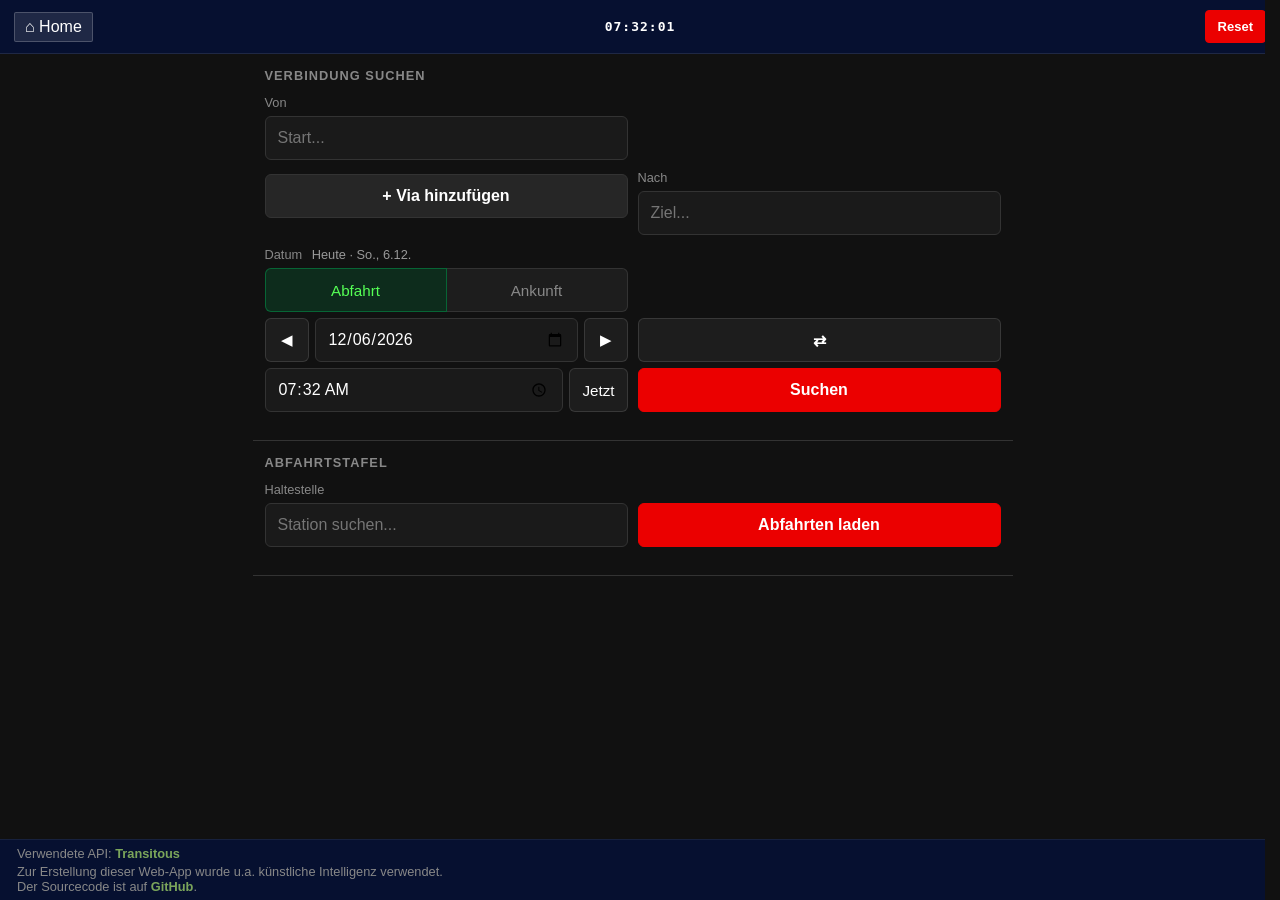
==== commit b8986ee9: "Claudisches Redesign" ====
--- a/routing/index.html
+++ b/routing/index.html
@@ -2,7 +2,7 @@
 <html lang="de">
 <head>
   <meta charset="UTF-8">
-  <meta name="viewport" content="width=device-width, initial-scale=1.0, maximum-scale=1.0, user-scalable=no">
+  <meta name="viewport" content="width=device-width, initial-scale=1.0, maximum-scale=1.0, user-scalable=no, viewport-fit=cover">
   <title>ÖV Verbindungssuche & Abfahrtstafel</title>
   <link rel="stylesheet" href="routing.css">
   <link rel="stylesheet" href="../css/line-container.css">
@@ -70,18 +70,17 @@
       <div id="routing-hint"></div>
       <div id="routing-results" class="results-container">
         <button type="button" id="btn-earlier" class="btn-paging">▲ Früher</button>
-        <table>
-          <thead>
-            <tr>
-              <th class="col-time">Ab</th>
-              <th class="col-time">An</th>
-              <th class="col-dur">Dauer</th>
-              <th>Reise</th>
-              <th class="col-chg">Um</th>
-            </tr>
-          </thead>
-          <tbody id="routing-tbody"></tbody>
-        </table>
+        <div id="routing-scroll" class="results-scroll">
+          <table class="route-table">
+            <thead>
+              <tr>
+                <th class="col-summary">Zeit</th>
+                <th class="route-timeline"><div id="route-ruler" class="route-ruler"></div></th>
+              </tr>
+            </thead>
+            <tbody id="routing-tbody"></tbody>
+          </table>
+        </div>
         <button type="button" id="btn-later" class="btn-paging">▼ Später</button>
       </div>
     </section>
--- a/routing/routing.css
+++ b/routing/routing.css
@@ -1,14 +1,23 @@
+/* ═══════════════════════════════════════════════════════════════════════════
+   Routing im OMNI-Design: gleiche Tokens, Proportionen und Bedienelemente
+   wie base.css / style.css. Mobile first, Touch-Ziele mindestens 44px.
+   ═══════════════════════════════════════════════════════════════════════════ */
+
 :root {
+    --app-header-height: calc(54px + env(safe-area-inset-top));
     --bg-main: #111;
     --bg-surface: #1a1a1a;
     --bg-hover: #262626;
     --bg-card: #0a0a0a;
-    --text-main: #eee;
+    --text-main: #fff;
     --text-muted: #888;
     --text-subtle: #999;
+    --text-soft: #aaa;
     --border-main: #333;
     --border-soft: #2a2a2a;
+    --border: rgba(200, 200, 200, 0.09);
     --line-accent: #0a5;
+    --on-time: #5f5;
     --error: #f55;
     --link-hover: #5cf;
     --header-bg: #061030;
@@ -17,6 +26,8 @@
     --sob-green: #7BA55B;
     --highlight-bg: rgba(45, 50, 125, 0.35);
     --highlight-border: #4f56cc;
+    --delay-late: #f55;
+    --delay-early: #5aa9ff;
 }
 
 * {
@@ -24,32 +35,44 @@
     -webkit-tap-highlight-color: transparent;
 }
 
+html {
+    scrollbar-gutter: stable;
+}
+
 html, body {
     min-height: 100vh;
     margin: 0;
-    padding: 0;
     background-color: var(--bg-main);
     color: var(--text-main);
-    font-family: -apple-system, BlinkMacSystemFont, "Segoe UI", Roboto, "SBB Web", sans-serif;
+    font-family: "SBB Web", "Helvetica Neue", Arial, sans-serif;
     overflow-x: hidden;
 }
 
 body {
     display: flex;
     flex-direction: column;
-}
-
+    padding: var(--app-header-height) 0 0;
+}
+
+a { text-decoration: none; }
+p { margin: 3px; }
+
+/* ── HEADER ────────────────────────────────────────────────── */
 #app-header {
-    display: flex;
-    justify-content: space-between;
+    display: grid;
+    grid-template-columns: 1fr auto 1fr;
     align-items: center;
-    padding: 8px 12px;
+    gap: 10px;
+    position: fixed;
+    top: 0;
+    left: 0;
+    right: 0;
+    z-index: 50;
+    width: 100%;
+    height: var(--app-header-height);
+    padding: calc(8px + env(safe-area-inset-top)) 14px 8px;
     background: var(--header-bg);
     border-bottom: 1px solid rgba(255, 255, 255, 0.1);
-    position: sticky;
-    top: 0;
-    z-index: 50;
-    flex-shrink: 0;
 }
 
 #header-left {
@@ -62,67 +85,85 @@
     background: rgba(255, 255, 255, 0.1);
     border: 1px solid rgba(255, 255, 255, 0.2);
     color: white;
-    padding: 4px 8px;
-    border-radius: 4px;
+    padding: 6px 10px;
+    border-radius: 2px;
     cursor: pointer;
     font-size: 1rem;
     line-height: 1;
-}
+    transition: background 0.15s;
+}
+#btn-home:hover {
+    background: rgba(255, 215, 0, 0.2);
+    color: #ffd700;
+}
+#btn-home:active { background: rgba(255, 215, 0, 0.3); }
 
 #app-title {
     color: white;
-    font-size: 1rem;
+    font-size: 1.05em;
     font-weight: 700;
-    letter-spacing: 0.02em;
+    letter-spacing: 0.04em;
 }
 
 #live-clock {
     font-family: monospace;
     font-size: 13px;
     font-weight: bold;
+    letter-spacing: 1px;
     color: var(--text-main);
 }
 
 #btn-refresh {
+    justify-self: end;
     background: var(--sbb-red);
-    border: none;
+    border: 1px solid var(--sbb-red);
     color: white;
     font-weight: bold;
-    padding: 6px 12px;
+    padding: 8px 12px;
     border-radius: 4px;
     cursor: pointer;
-    font-size: 12px;
-}
-
+    font-size: 13px;
+    transition: background 0.15s;
+}
+#btn-refresh:hover {
+    background: var(--sbb-blue);
+    border-color: var(--sbb-blue);
+}
+
+/* ── LAYOUT ────────────────────────────────────────────────── */
 .main-wrapper {
     flex: 1;
     display: flex;
     flex-direction: column;
+    width: 100%;
+    max-width: 760px;
+    margin: 0 auto;
 }
 
 .panel {
-    padding: 12px;
+    padding: 14px 12px 16px;
     border-bottom: 1px solid var(--border-main);
     display: flex;
     flex-direction: column;
-    gap: 10px;
+    gap: 12px;
 }
 
 .panel-title {
-    font-size: 0.95rem;
+    font-size: 0.8rem;
     font-weight: 600;
-    color: var(--text-main);
+    color: var(--text-muted);
     text-transform: uppercase;
-    letter-spacing: 0.05em;
-}
-
+    letter-spacing: 0.08em;
+}
+
+/* ── FORMULAR ──────────────────────────────────────────────── */
 .form-grid {
     display: grid;
     grid-template-columns: 1fr 1fr;
-    gap: 8px;
-}
-
-@media (max-width: 500px) {
+    gap: 10px;
+}
+
+@media (max-width: 600px) {
     .form-grid {
         grid-template-columns: 1fr;
     }
@@ -131,73 +172,88 @@
 .form-group {
     display: flex;
     flex-direction: column;
-    gap: 4px;
+    gap: 6px;
     position: relative;
 }
 
 label {
-    font-size: 0.75rem;
-    color: var(--text-muted);
-}
-
+    font-size: 0.8rem;
+    color: var(--text-muted);
+}
+
+/* 1rem verhindert das Auto-Zoomen auf iOS */
 input[type="text"],
 input[type="date"],
 input[type="time"] {
+    width: 100%;
+    min-height: 44px;
+    padding: 0.5rem 0.75rem;
+    font-size: 1rem;
+    font-family: inherit;
+    color: var(--text-main);
     background-color: var(--bg-surface);
     border: 1px solid var(--border-main);
-    color: var(--text-main);
-    padding: 8px 10px;
     border-radius: 6px;
-    font-size: 0.9rem;
     outline: none;
-    width: 100%;
+    color-scheme: dark;
 }
 
 input[type="text"]:focus,
 input[type="date"]:focus,
 input[type="time"]:focus {
-    border-color: var(--link-hover);
-}
-
+    border-color: var(--line-accent);
+}
+
+input[type="date"]::-webkit-calendar-picker-indicator,
+input[type="time"]::-webkit-calendar-picker-indicator {
+    filter: invert(1);
+    cursor: pointer;
+}
+
+/* Vorschläge */
 .suggestions {
     position: absolute;
-    top: 100%;
+    top: calc(100% + 2px);
     left: 0;
     right: 0;
+    z-index: 100;
+    display: none;
+    max-height: 55vh;
+    overflow-y: auto;
+    -webkit-overflow-scrolling: touch;
     background-color: var(--bg-surface);
     border: 1px solid var(--border-main);
     border-radius: 0 0 6px 6px;
-    max-height: 220px;
-    overflow-y: auto;
-    z-index: 100;
-    display: none;
-    box-shadow: 0 4px 12px rgba(0,0,0,0.5);
+    box-shadow: 0 4px 12px rgba(0, 0, 0, 0.5);
 }
 
 .suggestion-item {
-    padding: 10px 12px;
-    cursor: pointer;
-    font-size: 0.85rem;
-    border-bottom: 1px solid var(--border-soft);
     display: flex;
     justify-content: space-between;
     align-items: baseline;
     gap: 10px;
-}
+    padding: 0.7rem 0.75rem;
+    cursor: pointer;
+    font-size: 0.95rem;
+    line-height: 1.3;
+    border-bottom: 1px solid var(--border-soft);
+}
+.suggestion-item:last-child { border-bottom: none; }
 
 .suggestion-item.selected,
-.suggestion-item:hover {
+.suggestion-item:hover,
+.suggestion-item:active {
     background-color: var(--bg-hover);
     color: var(--link-hover);
 }
 
-.suggestion-name {
-    min-width: 0;
-}
+.suggestion-name { min-width: 0; }
 
 .abbrev-label {
-    color: var(--text-muted);
+    font-family: monospace;
     font-size: 0.75rem;
+    font-weight: bold;
+    color: var(--text-muted);
     margin-left: 4px;
 }
 
@@ -207,55 +263,63 @@
     overflow: hidden;
     text-overflow: ellipsis;
     white-space: nowrap;
-    font-size: 0.68rem;
+    font-size: 0.7rem;
     color: var(--text-muted);
     text-align: right;
 }
 
+/* Buttons */
 button.btn {
-    background-color: var(--sob-green);
+    min-height: 44px;
+    padding: 0 16px;
+    width: 100%;
+    background-color: var(--sbb-red);
     color: white;
-    border: none;
-    padding: 9px 14px;
+    border: 1px solid var(--sbb-red);
     border-radius: 6px;
-    font-size: 0.88rem;
+    font-family: inherit;
+    font-size: 1rem;
     font-weight: 600;
     cursor: pointer;
-    width: 100%;
+    transition: background 0.15s, border-color 0.15s;
+}
+button.btn:hover {
+    background-color: var(--sbb-blue);
+    border-color: var(--sbb-blue);
 }
 
 button.btn-secondary {
-    background-color: var(--bg-hover);
+    min-height: 44px;
+    padding: 0 16px;
+    background-color: rgba(255, 255, 255, 0.05);
     color: var(--text-main);
-    border: 1px solid var(--border-main);
-    padding: 9px 14px;
+    border: 1px solid rgba(255, 255, 255, 0.12);
     border-radius: 6px;
-    font-size: 0.88rem;
+    font-family: inherit;
+    font-size: 1rem;
     font-weight: 600;
     cursor: pointer;
-    transition: background-color 0.2s;
-}
-
-button.btn-secondary:hover {
-    background-color: var(--bg-card);
-}
+    transition: background 0.15s;
+}
+button.btn-secondary:hover { background-color: rgba(255, 255, 255, 0.12); }
 
 button.btn-nav {
-    background-color: var(--bg-hover);
+    min-height: 44px;
+    min-width: 44px;
+    padding: 0 12px;
+    flex-shrink: 0;
+    background-color: rgba(255, 255, 255, 0.05);
     color: var(--text-main);
-    border: 1px solid var(--border-main);
-    padding: 8px 10px;
-    border-radius: 4px;
-    font-size: 0.9rem;
-    cursor: pointer;
-    flex-shrink: 0;
-    transition: background-color 0.2s;
-}
-
-button.btn-nav:hover {
-    background-color: var(--border-main);
-}
-
+    border: 1px solid rgba(255, 255, 255, 0.12);
+    border-radius: 6px;
+    font-family: inherit;
+    font-size: 0.95rem;
+    cursor: pointer;
+    transition: background 0.15s;
+}
+button.btn-nav:hover { background-color: rgba(255, 255, 255, 0.12); }
+
+/* Datum und Zeit */
 .datetime-group {
     display: flex;
     gap: 6px;
@@ -265,30 +329,31 @@
 .datetime-group input[type="date"],
 .datetime-group input[type="time"] {
     flex: 1;
-}
-
-/* Abfahrt / Ankunft Umschalter */
-.time-mode {
-    display: flex;
-}
+    min-width: 0;
+}
+
+/* Abfahrt / Ankunft (Look wie die Modus-Buttons in OMNI) */
+.time-mode { display: flex; }
 
 .seg {
     flex: 1;
-    padding: 7px;
-    font-size: 0.82rem;
-    cursor: pointer;
-    background: var(--bg-surface);
-    color: var(--text-muted);
-    border: 1px solid var(--border-main);
-}
-
+    min-height: 44px;
+    padding: 0 10px;
+    font-family: inherit;
+    font-size: 0.95rem;
+    cursor: pointer;
+    background: rgba(255, 255, 255, 0.05);
+    color: var(--text-muted);
+    border: 1px solid rgba(255, 255, 255, 0.1);
+    transition: background 0.15s, color 0.15s, border-color 0.15s;
+}
 .seg:first-child { border-radius: 6px 0 0 6px; }
 .seg:last-child { border-radius: 0 6px 6px 0; border-left: none; }
 
 .seg.active {
-    background: var(--sbb-blue);
-    border-color: var(--sbb-blue);
-    color: #fff;
+    background: rgba(0, 170, 85, 0.18);
+    color: var(--on-time);
+    border-color: rgba(0, 170, 85, 0.45);
 }
 
 .date-label {
@@ -296,130 +361,287 @@
     margin-left: 6px;
 }
 
+/* Hinweise */
+#routing-hint,
+#board-hint {
+    font-size: 0.85rem;
+    color: var(--text-muted);
+}
+
+.loading, .empty-hint, .error-hint {
+    padding: 1rem;
+    text-align: center;
+    font-size: 0.85rem;
+    color: var(--text-muted);
+}
+.error-hint,
+#routing-hint.error-hint,
+#board-hint.error-hint { color: var(--error); }
+
+/* ── ERGEBNISSE ────────────────────────────────────────────── */
 .results-container {
     display: none;
     width: 100%;
     overflow-x: hidden;
 }
 
-/* Früher / Später */
+/* Früher / Später (Look wie .nav-btn in OMNI) */
 .btn-paging {
+    display: block;
     width: 100%;
-    padding: 10px;
-    background: none;
-    border: none;
-    color: var(--link-hover);
-    font-size: 0.82rem;
-    cursor: pointer;
-}
-
+    min-height: 44px;
+    margin: 8px 0;
+    padding: 0.6rem 0.8rem;
+    font-family: inherit;
+    font-size: 0.95rem;
+    font-weight: 500;
+    color: var(--text-main);
+    background: var(--bg-surface);
+    border: 1px solid var(--border-main);
+    border-radius: 6px;
+    cursor: pointer;
+    transition: background 0.15s, border-color 0.15s;
+}
+.btn-paging:hover:not(:disabled) {
+    background: var(--bg-hover);
+    border-color: var(--line-accent);
+}
 .btn-paging:disabled {
     color: var(--text-muted);
     opacity: 0.4;
     cursor: default;
 }
 
+/* Allgemeine Tabellen (Abfahrtstafel) */
 table {
     width: 100%;
     border-collapse: collapse;
-    font-size: 0.85rem;
+    font-size: 0.95rem;
     table-layout: fixed;
 }
 
-thead {
-    background: var(--header-bg);
-}
+thead { background: var(--header-bg); }
 
 th {
     text-align: left;
     padding: 8px 6px;
-    font-size: 0.7rem;
+    font-size: 0.75rem;
+    font-weight: normal;
     color: var(--text-muted);
     text-transform: uppercase;
 }
 
-tbody tr.summary-row {
-    border-bottom: 1px solid var(--border-soft);
-    cursor: pointer;
-}
-
-tbody tr.summary-row:hover {
-    background: var(--bg-surface);
-}
-
 td {
-    padding: 8px 6px;
+    padding: 10px 6px;
     vertical-align: middle;
     white-space: nowrap;
     overflow: hidden;
-}
-
-.col-time { width: 65px; font-weight: 600; text-align: left; }
+    text-overflow: ellipsis;
+    border-bottom: 1px solid var(--border-soft);
+}
+
+.col-time { width: 84px; font-weight: 600; text-align: left; }
 .col-dur { width: 55px; text-align: center; color: var(--text-subtle); }
 .col-chg { width: 35px; text-align: center; color: var(--text-muted); }
 
-.route-timeline {
-  width: auto;
-  padding: 8px 6px;
-  vertical-align: middle;
-}
-
-/* Timeline-Balken: proportional zur tatsächlichen Zeit, ein Segment pro Fahrt */
+#board-tbody td:nth-child(3) { white-space: normal; }
+
+/* ── VERBINDUNGSLISTE MIT SEITLICH SCROLLBARER ZEITACHSE ───── */
+/* Eine Scroll-Fläche für alle Zeilen: links bleibt die Zeit stehen,
+   rechts läuft die Zeitachse. Die ersten Verbindungen füllen die
+   sichtbare Breite, spätere liegen weiter rechts. */
+.results-scroll {
+    --left-w: 104px;
+    margin: 0 -12px;
+    overflow-x: auto;
+    overflow-y: hidden;
+    -webkit-overflow-scrolling: touch;
+    overscroll-behavior-x: contain;
+    border-top: 1px solid var(--border-main);
+    border-bottom: 1px solid var(--border-main);
+}
+
+.route-table {
+    width: max-content;
+    min-width: 100%;
+    table-layout: auto;
+    border-collapse: separate;
+    border-spacing: 0;
+}
+
+.route-table th,
+.route-table td {
+    padding: 0;
+    text-overflow: clip;
+    border-bottom: 1px solid var(--border-soft);
+}
+
+.route-table thead th {
+    background: var(--header-bg);
+    border-bottom: 1px solid var(--border-main);
+}
+
+/* Linke Spalte bleibt beim Scrollen stehen */
+.route-table .col-summary {
+    position: sticky;
+    left: 0;
+    z-index: 3;
+    width: var(--left-w);
+    min-width: var(--left-w);
+    max-width: var(--left-w);
+    padding: 10px 10px;
+    text-align: left;
+    background: var(--bg-main);
+    box-shadow: 1px 0 0 var(--border-main);
+}
+
+.route-table thead .col-summary {
+    padding: 8px 10px;
+    background: var(--header-bg);
+}
+
+.route-table .route-timeline {
+    padding: 10px 8px;
+    vertical-align: middle;
+}
+
+.route-table thead .route-timeline { padding: 8px 8px; }
+
+tr.summary-row { cursor: pointer; }
+tr.summary-row:active td,
+tr.summary-row.open td { background: var(--bg-surface); }
+tr.summary-row:active .col-summary,
+tr.summary-row.open .col-summary { background: var(--bg-surface); }
+
+.sum-dep {
+    font-size: 1.05rem;
+    font-weight: 700;
+    line-height: 1.25;
+    font-variant-numeric: tabular-nums;
+}
+.sum-arr {
+    font-size: 0.95rem;
+    line-height: 1.25;
+    color: var(--text-soft);
+    font-variant-numeric: tabular-nums;
+}
+.sum-meta {
+    margin-top: 2px;
+    font-size: 0.75rem;
+    line-height: 1.3;
+    color: var(--text-muted);
+}
+
+/* Zeitachse (Kopfzeile) */
+.route-ruler {
+    position: relative;
+    height: 20px;
+}
+.ruler-tick {
+    position: absolute;
+    top: 3px;
+    transform: translateX(-50%);
+    font-size: 0.7rem;
+    color: var(--text-muted);
+    font-variant-numeric: tabular-nums;
+    white-space: nowrap;
+}
+
+/* Balken: proportional zur Zeit, ein Segment pro Fahrt */
 .timeline-bar {
-  position: relative;
-  height: 20px;
-  width: 100%;
-  background-color: rgba(255, 255, 255, 0.06);
-  border-radius: 3px;
+    position: relative;
+    height: 32px;
+    border-radius: 4px;
+    background-color: rgba(255, 255, 255, 0.04);
+    background-image: repeating-linear-gradient(
+        90deg,
+        rgba(255, 255, 255, 0.10) 0,
+        rgba(255, 255, 255, 0.10) 1px,
+        transparent 1px,
+        transparent var(--grid-step, 60px)
+    );
+    background-repeat: no-repeat;
+    background-size: 100% 100%;
+    background-position: var(--grid-offset, 0) 0;
+    container-type: inline-size;
 }
 
 .timeline-segment,
 .timeline-walk,
 .timeline-wait {
-  position: absolute;
+    position: absolute;
 }
 
 /* Fahrt-Segment mit line-container Färbung */
 .timeline-segment {
-  top: 0;
-  height: 100%;
-  min-width: 3px;
-  border-radius: 2px;
-  background: var(--sbb-blue);
-  color: #fff;
-  font-size: 0.65rem;
-  font-weight: 700;
-  line-height: 20px;
-  text-align: center;
-  white-space: nowrap;
-  overflow: hidden;
+    top: 0;
+    height: 100%;
+    min-width: 3px;
+    border-radius: 3px;
+    background: var(--sbb-blue);
+    color: #fff;
+    font-size: 0.8rem;
+    /* Schrift schrumpft mit der Segmentbreite, damit das Label immer Platz hat */
+    font-size: min(0.8rem, calc(var(--w, 10) * 1cqw / (var(--n, 3) * 0.62)));
+    font-weight: 700;
+    line-height: 32px;
+    text-align: center;
+    white-space: nowrap;
+    overflow: hidden;
+    box-shadow: 0 0 0 1px rgba(0, 0, 0, 0.45);
 }
 
 /* Fussweg (dünne Linie) */
 .timeline-walk {
-  top: 9px;
-  height: 2px;
-  background: var(--text-muted);
-}
-
-/* Umsteigepause (striped) */
+    top: 14px;
+    height: 4px;
+    border-radius: 2px;
+    background: var(--text-muted);
+}
+
+/* Umsteigepause (schraffiert) */
 .timeline-wait {
-  top: 8px;
-  height: 4px;
-  background: repeating-linear-gradient(
-    45deg,
-    transparent,
-    transparent 2px,
-    rgba(255, 255, 255, 0.3) 2px,
-    rgba(255, 255, 255, 0.3) 4px
-  );
-}
-
-/* Detailansicht einer Verbindung */
+    top: 12px;
+    height: 8px;
+    background: repeating-linear-gradient(
+        45deg,
+        transparent,
+        transparent 2px,
+        rgba(255, 255, 255, 0.3) 2px,
+        rgba(255, 255, 255, 0.3) 4px
+    );
+}
+
+/* ── DETAILANSICHT ─────────────────────────────────────────── */
 .detail-row { background: var(--bg-card); }
 
-.detail-content {
-    padding: 6px 10px 12px;
+/* Detail bleibt beim seitlichen Scrollen in der sichtbaren Breite */
+.route-table td.detail-content {
+    padding: 0;
+    overflow: visible;
+    white-space: normal;
+    border-bottom: 1px solid var(--border-main);
+}
+
+.detail-inner {
+    --time-col: 76px;
+    position: sticky;
+    left: 0;
+    width: var(--view-w, 100vw);
+    max-width: 100vw;
+    padding: 10px 14px 16px;
+}
+
+.detail-actions {
+    display: flex;
+    justify-content: flex-end;
+    margin-bottom: 6px;
+}
+
+.btn-calendar {
+    width: auto;
+    min-height: 40px !important;
+    font-size: 0.9rem !important;
 }
 
 .leg-list {
@@ -427,38 +649,39 @@
     flex-direction: column;
 }
 
-.leg-block {
-    padding: 8px 0;
-}
+.leg-block { padding: 10px 0; }
 
 .leg-header {
     display: flex;
     align-items: center;
-    gap: 8px;
+    gap: 10px;
+    margin-bottom: 8px;
     font-weight: 600;
-    margin-bottom: 6px;
 }
 
 .leg-number {
-    font-size: 0.75rem;
+    font-size: 0.85rem;
+    font-weight: 400;
     color: var(--text-subtle);
-    font-weight: 400;
 }
 
 .leg-dest {
-    color: var(--text-muted);
-    font-weight: 400;
-    font-size: 0.78rem;
+    min-width: 0;
     overflow: hidden;
     text-overflow: ellipsis;
+    white-space: nowrap;
+    font-size: 0.9rem;
+    font-weight: 400;
+    color: var(--text-soft);
 }
 
 .leg-stop {
     display: grid;
-    grid-template-columns: 44px 1fr auto;
-    gap: 8px;
-    font-size: 0.82rem;
-    padding: 2px 0;
+    grid-template-columns: var(--time-col) 1fr auto;
+    gap: 10px;
+    padding: 3px 0;
+    font-size: 1rem;
+    line-height: 1.35;
 }
 
 .leg-time {
@@ -466,16 +689,19 @@
     font-variant-numeric: tabular-nums;
 }
 
+.leg-name { min-width: 0; overflow-wrap: anywhere; }
+
 .leg-track {
-    color: var(--text-muted);
-    font-size: 0.75rem;
+    font-size: 0.85rem;
+    color: var(--text-muted);
+    white-space: nowrap;
 }
 
 .transfer-row,
 .walk-row {
-    font-size: 0.75rem;
+    padding: 6px 0 6px calc(var(--time-col) + 10px);
+    font-size: 0.85rem;
     color: var(--text-subtle);
-    padding: 5px 0 5px 52px;
 }
 
 .transfer-row {
@@ -483,42 +709,76 @@
     border-bottom: 1px dashed var(--border-soft);
 }
 
-.transfer-row.tight {
-    color: #e9a23b;
-}
+.transfer-row.tight { color: #e9a23b; }
+
+/* Aufklappbarer Fahrtverlauf */
+.leg-block.expandable { cursor: pointer; }
+
+.leg-chevron {
+    margin-left: auto;
+    padding: 0 4px;
+    font-size: 1rem;
+    color: var(--text-muted);
+    transition: transform 0.2s;
+}
+.leg-block.open .leg-chevron { transform: rotate(180deg); }
+
+.trip-course {
+    margin-top: 8px;
+    padding-top: 8px;
+    border-top: 1px dashed var(--border-soft);
+    font-size: 0.9rem;
+    color: var(--text-muted);
+    cursor: default;
+}
+
+.course-stop {
+    display: grid;
+    grid-template-columns: var(--time-col) 1fr auto;
+    gap: 10px;
+    padding: 3px 0;
+}
+.course-stop.outside { opacity: 0.45; }
+.course-stop.key { color: var(--text-main); font-weight: 600; }
+.course-stop.cancelled .leg-name { text-decoration: line-through; }
+.delay { color: #e9a23b; font-size: 0.7rem; }
+
+/* Verspätung neben der Sollzeit: +N rot, -N blau */
+.delay-badge {
+    margin-left: 4px;
+    font-size: 0.75rem;
+    font-weight: 700;
+}
+.delay-badge.late { color: var(--delay-late); }
+.delay-badge.early { color: var(--delay-early); }
 
 /* Standard Badge Layout (Einfärbung erfolgt über line-container.css) */
 .line-badge {
-    padding: 2px 6px;
-    border-radius: 3px;
-    font-size: 0.75rem;
+    padding: 3px 8px;
+    border-radius: 4px;
+    font-size: 0.9rem;
     color: white;
     background: var(--sbb-blue);
 }
 
 .btn-trip-detail {
+    margin-left: auto;
+    padding: 2px 6px;
+    font-size: 0.7rem;
+    color: var(--link-hover);
     background: rgba(255, 255, 255, 0.1);
     border: 1px solid var(--border-main);
-    color: var(--link-hover);
-    padding: 2px 6px;
     border-radius: 3px;
-    font-size: 0.7rem;
-    cursor: pointer;
-    margin-left: auto;
-}
-
-.loading, .empty-hint, .error-hint {
-    padding: 1rem;
-    text-align: center;
-    font-size: 0.85rem;
-    color: var(--text-muted);
-}
-.error-hint { color: var(--error); }
-
+    cursor: pointer;
+}
+
+/* ── FOOTER ────────────────────────────────────────────────── */
 .page-footer {
-  text-decoration: none;
-  padding: 3px 14px;
-  margin-top: auto;
-  border-top: 1px solid var(--border);
-  background: var(--header-bg);
+    margin-top: auto;
+    padding: 3px 14px calc(3px + env(safe-area-inset-bottom));
+    font-size: 0.8rem;
+    color: var(--text-muted);
+    text-decoration: none;
+    border-top: 1px solid var(--border);
+    background: var(--header-bg);
 }
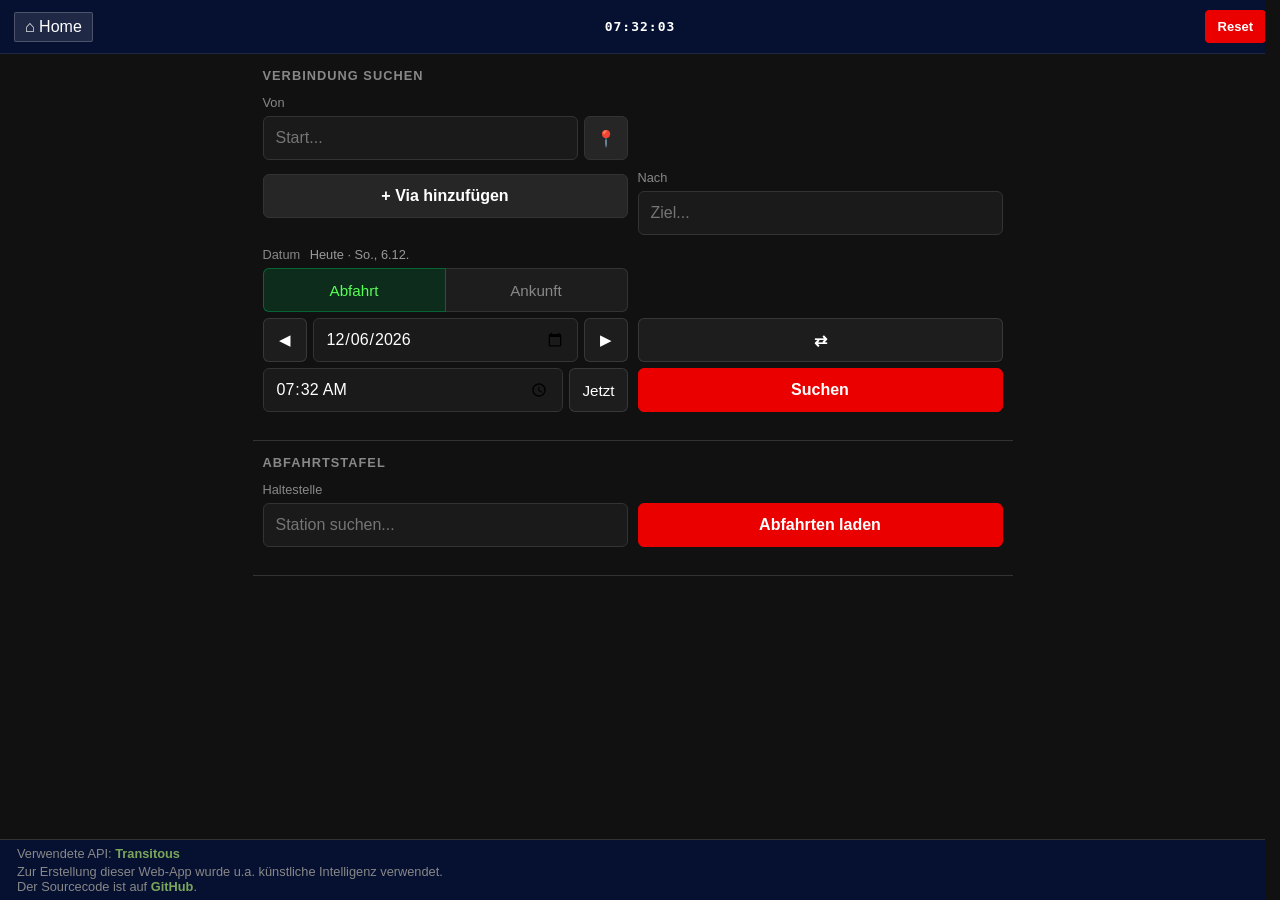
==== commit a856948e: "ab aktueller Position" ====
--- a/routing/index.html
+++ b/routing/index.html
@@ -24,7 +24,10 @@
       <div class="form-grid">
         <div class="form-group">
           <label for="route-from-input">Von</label>
-          <input type="text" id="route-from-input" placeholder="Start..." autocomplete="off">
+          <div class="station-input-row">
+            <input type="text" id="route-from-input" placeholder="Start..." autocomplete="off">
+            <button type="button" id="btn-current-location" class="btn-location" title="Aktuellen Standort als Start verwenden" aria-label="Aktuellen Standort als Start verwenden">📍</button>
+          </div>
           <div id="from-suggestions" class="suggestions"></div>
         </div>
 
--- a/routing/routing.css
+++ b/routing/routing.css
@@ -141,7 +141,7 @@
 }
 
 .panel {
-    padding: 14px 12px 16px;
+    padding: 14px 10px 16px;
     border-bottom: 1px solid var(--border-main);
     display: flex;
     flex-direction: column;
@@ -210,6 +210,30 @@
     cursor: pointer;
 }
 
+.station-input-row {
+    display: flex;
+    gap: 6px;
+    align-items: stretch;
+}
+
+.station-input-row input[type="text"] {
+    min-width: 0;
+}
+
+.btn-location {
+    flex: 0 0 44px;
+    padding: 0;
+    border: 1px solid var(--border-main);
+    border-radius: 6px;
+    background: var(--bg-hover);
+    color: var(--text-main);
+    cursor: pointer;
+    font-size: 1rem;
+}
+
+.btn-location:hover { background: var(--border-main); }
+.btn-location:disabled { cursor: wait; opacity: 0.55; }
+
 /* Vorschläge */
 .suggestions {
     position: absolute;
@@ -489,7 +513,7 @@
     width: var(--left-w);
     min-width: var(--left-w);
     max-width: var(--left-w);
-    padding: 10px 10px;
+    padding: 10px 12px;
     text-align: left;
     background: var(--bg-main);
     box-shadow: 1px 0 0 var(--border-main);
@@ -589,12 +613,14 @@
     white-space: nowrap;
     overflow: hidden;
     box-shadow: 0 0 0 1px rgba(0, 0, 0, 0.45);
+    overflow: hidden;
+    text-overflow: ellipsis;
 }
 
 /* Fussweg (dünne Linie) */
 .timeline-walk {
-    top: 14px;
-    height: 4px;
+    top: 4px;
+    height: 24px;
     border-radius: 2px;
     background: var(--text-muted);
 }
@@ -662,6 +688,7 @@
 .leg-number {
     font-size: 0.85rem;
     font-weight: 400;
+    font-family: monospace;
     color: var(--text-subtle);
 }
 
@@ -671,7 +698,7 @@
     text-overflow: ellipsis;
     white-space: nowrap;
     font-size: 0.9rem;
-    font-weight: 400;
+    font-weight: bold;
     color: var(--text-soft);
 }
 
@@ -692,7 +719,7 @@
 .leg-name { min-width: 0; overflow-wrap: anywhere; }
 
 .leg-track {
-    font-size: 0.85rem;
+    font-size: 1rem;
     color: var(--text-muted);
     white-space: nowrap;
 }
@@ -779,6 +806,6 @@
     font-size: 0.8rem;
     color: var(--text-muted);
     text-decoration: none;
-    border-top: 1px solid var(--border);
+    border-top: 1px solid var(--border-main);
     background: var(--header-bg);
 }
--- a/css/line-container.css
+++ b/css/line-container.css
@@ -47,15 +47,9 @@
 
 .line-container[data-line^="ICE"]      { background: white; color: #B4B4B4; font-style: italic; }
 
-@keyframes move-stripes {
-  0% {background-position: 0 0;}
-  100% {background-position: 56.57px 0;}}
-
 .line-container[data-raw-mode="WALK"] {
   background: repeating-linear-gradient(45deg,#ffda00,#ffda00 5px,black 5px,black 10px);
-  background-size: 56.57px 100%;
-  animation: move-stripes 20s linear infinite;
-}
+  background-size: 56.57px 100%;}
 
 /* 2. Agency-allgemein (mittler spezifisch) */
 .line-container[data-agency-id="865"] { background: #e2001a; color: white; } /* RhB */
@@ -131,11 +125,69 @@
 .line-container[data-agency-name="Stadtbus Winterthur"][data-line="22"] { background: #E6000E; color: white; }
 
 .line-container[data-agency-name="Stadtbus Winterthur"][data-line^="N"] { background: #000; color: #FFED00; }
-.line-container[data-agency-name*="St. Gallen"][data-line^="N"] { background: #242624; color: #FFED00; }
-
+.line-container[data-agency-name*="St.Gallen"][data-line^="N"] { background: #242624; color: #FFED00; }
+.line-container[data-agency-name*="St.Gallen"][data-line^="1"] { background: #FADC3C; color: white; }
+.line-container[data-agency-name*="St.Gallen"][data-line^="2"] { background: #CD5096; color: white; }
+.line-container[data-agency-name*="St.Gallen"][data-line^="3"] { background: #B4C832; color: white; }
+.line-container[data-agency-name*="St.Gallen"][data-line^="4"] { background: #B4191E; color: white; }
+.line-container[data-agency-name*="St.Gallen"][data-line^="5"] { background: #508CCD; color: white; }
+.line-container[data-agency-name*="St.Gallen"][data-line^="6"] { background: #A09BC8; color: white; }
+.line-container[data-agency-name*="St.Gallen"][data-line^="7"] { background: #289646; color: white; }
+.line-container[data-agency-name*="St.Gallen"][data-line^="8"] { background: #B47341; color: white; }
+.line-container[data-agency-name*="St.Gallen"][data-line^="9"] { background: #D77D1E; color: white; }
+.line-container[data-agency-name*="St.Gallen"][data-line^="10"] { background: #24687D; color: white; }
+.line-container[data-agency-name*="St.Gallen"][data-line^="11"] { background: #69AAA0; color: white; }
+.line-container[data-agency-name*="St.Gallen"][data-line^="12"] { background: #2D3787; color: white; }
 .line-container[data-agency-name="Regiobus Gossau SG"] { background: #ffffff; color: #0E9D5E; box-shadow: inset 0 2px 0 #fa5609, inset 0 -3.5px 0 #fa5609; }
 
-
+.line-container[data-agency-name="Bus Ostschweiz"] { background: #5594dc; color: white; font-weight: lighter; }
+
+/* Verkehrsbetriebe Schaffhausen (VBSH) */
+.line-container[data-agency-name*="Schaffhausen"][data-line="1"] { background: #006233; color: #ffffff; }
+.line-container[data-agency-name*="Schaffhausen"][data-line="3"] { background: #c0362c; color: #ffffff; }
+.line-container[data-agency-name*="Schaffhausen"][data-line="4"] { background: #252012; color: #ffffff; }
+.line-container[data-agency-name*="Schaffhausen"][data-line="5"] { background: #007ca4; color: #ffffff; }
+.line-container[data-agency-name*="Schaffhausen"][data-line="6"] { background: #f7b100; color: #ffffff; }
+.line-container[data-agency-name*="Schaffhausen"][data-line="7"] { background: #a80056; color: #ffffff; }
+.line-container[data-agency-name*="Schaffhausen"][data-line="8"] { background: #6732ba; color: #ffffff; }
+.line-container[data-agency-name*="Schaffhausen"][data-line="9"] { background: #1b64b1; color: #ffffff; }
+.line-container[data-agency-name*="Schaffhausen"][data-line="10"] { background: #a3cf57; color: #ffffff; }
+.line-container[data-agency-name*="Schaffhausen"][data-line="21"] { background: #e23828; color: #ffffff; }
+.line-container[data-agency-name*="Schaffhausen"][data-line="22"] { background: #a8adb4; color: #ffffff; }
+.line-container[data-agency-name*="Schaffhausen"][data-line="23"] { background: #00c590; color: #ffffff; }
+.line-container[data-agency-name*="Schaffhausen"][data-line="24"] { background: #ca65d1; color: #ffffff; }
+.line-container[data-agency-name*="Schaffhausen"][data-line="25"] { background: #d39100; color: #ffffff; }
+.line-container[data-agency-name*="Schaffhausen"][data-line="27"] { background: #00653d; color: #ffffff; }
+.line-container[data-agency-name*="Schaffhausen"][data-line="28"] { background: #62449c; color: #ffffff; }
+.line-container[data-agency-name*="Schaffhausen"][data-line^="N"] { background: rgb(247,226,79); color: black; }
+/* EngadinBus */
+.line-container[data-agency-name="EngadinBus"] {color:white}
+.line-container[data-agency-name="EngadinBus"][data-line="601"] { background: #F39AC0;}
+.line-container[data-agency-name="EngadinBus"][data-line="602"] { background: #E70023;}
+.line-container[data-agency-name="EngadinBus"][data-line="603"] { background: #2C95D1;}
+.line-container[data-agency-name="EngadinBus"][data-line="604"] { background: #FFDB00;}
+.line-container[data-agency-name="EngadinBus"][data-line="605"] { background: #005BA8; color: white; }
+.line-container[data-agency-name="EngadinBus"][data-line="606"] { background: #B57900;}
+.line-container[data-agency-name="EngadinBus"][data-line="607"] { background: #00A231;}
+.line-container[data-agency-name="EngadinBus"][data-line="608"] { background: #A87E9A;}
+.line-container[data-agency-name="EngadinBus"][data-line="609"] { background: #B57900;}
+.line-container[data-agency-name="EngadinBus"][data-line="620"] { background: #F9AC00;}
+.line-container[data-agency-name="EngadinBus"][data-line="610"] { background: #64656A; color: #FFED00; }
+.line-container[data-agency-name="EngadinBus"][data-line="611"] { background: #64656A; color: #FFED00; }
+.line-container[data-agency-name="EngadinBus"][data-line="613"] { background: #383937;}
+
+/* ChurBus */
+.line-container[data-agency-name="Bus und Service AG (Chur)"] { border: solid 1px #DD5041; }
+.line-container[data-agency-name="Bus und Service AG (Chur)"][data-line="2"] { background: #FFE400; color: black; }
+.line-container[data-agency-name="Bus und Service AG (Chur)"][data-line="3"] { background: #E70023; color: white; }
+.line-container[data-agency-name="Bus und Service AG (Chur)"][data-line="4"] { background: #0060AC; color: white; }
+.line-container[data-agency-name="Bus und Service AG (Chur)"][data-line="5"] { background: #0060AC; color: white; }
+.line-container[data-agency-name="Bus und Service AG (Chur)"][data-line="6"] { background: #0060AC; color: white; }
+.line-container[data-agency-name="Bus und Service AG (Chur)"][data-line="9"] { background: #0060AC; color: white; }
+.line-container[data-agency-name="Bus und Service AG (Chur)"][data-line="10"],
+.line-container[data-agency-name="Bus und Service AG (Chur)"][data-line="11"],
+.line-container[data-agency-name="Bus und Service AG (Chur)"][data-line="12"] { background: #009C55; color: white; }
+.line-container[data-agency-name="Bus und Service AG (Chur)"][data-line="18"] { background: #C55807; color: white; }
 /* STI Bus */
 .line-container[data-agency-id="146"][data-line="1"] { background: rgb(209,70,53); color: white; }
 .line-container[data-agency-id="146"][data-line="2"] { background: rgb(62,53,127); color: white; }
@@ -173,6 +225,24 @@
 .line-container[data-agency-id="859"][data-line="127"] { background: rgb(106,80,143); color: white; }
 .line-container[data-agency-id="859"][data-line="128"] { background: rgb(123,174,82); color: white; }
 
+/* Automobilverkehr Frutigen-Adelboden / LENK / AFA */
+/* Region Kandertal & Adelboden */
+.line-container[data-agency-id="813"][data-line="230"] { background: rgb(89, 255, 153); color: white; }
+.line-container[data-agency-id="813"][data-line="232"] { background: rgb(71, 77, 5); color: white; }
+.line-container[data-agency-id="813"][data-line="235"] { background: rgb(152, 195, 195); color: white; }
+.line-container[data-agency-id="813"][data-line="236"] { background: rgb(230, 34, 0); color: white; }
+.line-container[data-agency-id="813"][data-line="237"] { background: rgb(115, 0, 96); color: white; }
+.line-container[data-agency-id="813"][data-line="241"] { background: rgb(115, 0, 96); color: white; }
+.line-container[data-agency-id="813"][data-line="242"] { background: rgb(152, 170, 9); color: white; }
+/* Region Lenk & Simmental */
+.line-container[data-agency-id="813"][data-line="271"] { background: rgb(239, 69, 25); color: white; }
+.line-container[data-agency-id="813"][data-line="275"] { background: rgb(0, 108, 183); color: white; }
+.line-container[data-agency-id="813"][data-line="280"] { background: rgb(255, 140, 13); color: white; }
+.line-container[data-agency-id="813"][data-line="281"] { background: rgb(155, 0, 96); color: white; }
+.line-container[data-agency-id="813"][data-line="282"] { background: rgb(71, 77, 5); color: white; }
+.line-container[data-agency-id="813"][data-line="283"] { background: rgb(152, 195, 195); color: white; }
+.line-container[data-agency-id="813"][data-line="284"] { background: rgb(152, 170, 9); color: white; }
+.line-container[data-agency-id="813"][data-line="289"] { background: rgb(255, 38, 0); color: white; }
 /* FART Bus */
 .line-container[data-agency-id="817"] { background: rgb(155,155,154); color: white; }
 
@@ -496,6 +566,77 @@
 .line-container[data-agency-id="834"] { background: var(--tpf-lila); color: white; }
 .line-container[data-agency-id="53"] { background: #ffffff; color: #000000; }
 
+/* Genève / Genf */
+.line-container[data-agency-name="Transports Publics Genevois"][data-line="1"] { background: #290098; color: white; }
+.line-container[data-agency-name="Transports Publics Genevois"][data-line="2"] { background: #CEE66E; color: black; }
+.line-container[data-agency-name="Transports Publics Genevois"][data-line="3"] { background: #8B4999; color: white; }
+.line-container[data-agency-name="Transports Publics Genevois"][data-line="5"] { background: #00B5E6; color: white; }
+.line-container[data-agency-name="Transports Publics Genevois"][data-line="6"] { background: #009BDE; color: white; }
+.line-container[data-agency-name="Transports Publics Genevois"][data-line="7"] { background: #6EA516; color: white; }
+.line-container[data-agency-name="Transports Publics Genevois"][data-line="9"] { background: #DC272D; color: white; }
+.line-container[data-agency-name="Transports Publics Genevois"][data-line="10"] { background: #C55807; color: white; }
+.line-container[data-agency-name="Transports Publics Genevois"][data-line="11"] { background: #8C7AD2; color: white; }
+.line-container[data-agency-name="Transports Publics Genevois"][data-line="12"] { background: #FFA300; color: white; }
+.line-container[data-agency-name="Transports Publics Genevois"][data-line="14"] { background: #290098; color: white; }
+.line-container[data-agency-name="Transports Publics Genevois"][data-line="15"] { background: #7A4D28; color: white; }
+.line-container[data-agency-name="Transports Publics Genevois"][data-line="17"] { background: #00B5E6; color: white; }
+.line-container[data-agency-name="Transports Publics Genevois"][data-line="18"] { background: #8B4999; color: white; }
+.line-container[data-agency-name="Transports Publics Genevois"][data-line="19"] { background: #B16B12; color: white; }
+.line-container[data-agency-name="Transports Publics Genevois"][data-line="20"] { background: #6EA516; color: white; }
+.line-container[data-agency-name="Transports Publics Genevois"][data-line="21"] { background: #701E45; color: white; }
+.line-container[data-agency-name="Transports Publics Genevois"][data-line="22"] { background: #290098; color: white; }
+.line-container[data-agency-name="Transports Publics Genevois"][data-line="23"] { background: #8B4999; color: white; }
+.line-container[data-agency-name="Transports Publics Genevois"][data-line="25"] { background: #B16B12; color: white; }
+.line-container[data-agency-name="Transports Publics Genevois"][data-line="29"] { background: #ED0280; color: #FEE3B4;}
+.line-container[data-agency-name="Transports Publics Genevois"][data-line="31"] { background: #00AFAB; color: white; }
+.line-container[data-agency-name="Transports Publics Genevois"][data-line="32"] { background: #67C9BB; color: black; }
+.line-container[data-agency-name="Transports Publics Genevois"][data-line="33"] { background: #00AFAB; color: black; }
+.line-container[data-agency-name="Transports Publics Genevois"][data-line="34"] { background: #67C9BB; color: black; }
+.line-container[data-agency-name="Transports Publics Genevois"][data-line="37"] { background: #005D63; color: white; }
+.line-container[data-agency-name="Transports Publics Genevois"][data-line="38"] { background: #005D63; color: white; }
+.line-container[data-agency-name="Transports Publics Genevois"][data-line="39"] { background: #00AFAB; color: white; }
+.line-container[data-agency-name="Transports Publics Genevois"][data-line="40"] { background: #00AFAB; color: white; }
+.line-container[data-agency-name="Transports Publics Genevois"][data-line="41"] { background: #00AFAB; color: white; }
+.line-container[data-agency-name="Transports Publics Genevois"][data-line="42"] { background: #67C9BB; color: black; }
+.line-container[data-agency-name="Transports Publics Genevois"][data-line="44"] { background: #00AFAB; color: white; }
+.line-container[data-agency-name="Transports Publics Genevois"][data-line="45"] { background: #67C9BB; color: black; }
+.line-container[data-agency-name="Transports Publics Genevois"][data-line="46"] { background: #00AFAB; color: white; }
+.line-container[data-agency-name="Transports Publics Genevois"][data-line="50"] { background: #00AFAB; color: white; }
+.line-container[data-agency-name="Transports Publics Genevois"][data-line="52"] { background: #67C9BB; color: black; }
+.line-container[data-agency-name="Transports Publics Genevois"][data-line="53"] { background: #67C9BB; color: black; }
+.line-container[data-agency-name="Transports Publics Genevois"][data-line="54"] { background: #67C9BB; color: black; }
+.line-container[data-agency-name="Transports Publics Genevois"][data-line="55"] { background: #005D63; color: black; }
+.line-container[data-agency-name="Transports Publics Genevois"][data-line="58"] { background: #00AFAB; color: white; }
+.line-container[data-agency-name="Transports Publics Genevois"][data-line="59"] { background: #005D63; color: black; }
+.line-container[data-agency-name="Transports Publics Genevois"][data-line="60"] { background: #EE43A9; color: white; }
+.line-container[data-agency-name="Transports Publics Genevois"][data-line="61"] { background: #F296CE; color: black; }
+.line-container[data-agency-name="Transports Publics Genevois"][data-line="64"] { background: #EE43A9; color: white; }
+.line-container[data-agency-name="Transports Publics Genevois"][data-line="66"] { background: #F296CE; color: black; }
+.line-container[data-agency-name="Transports Publics Genevois"][data-line="67"] { background: #F296CE; color: black; }
+.line-container[data-agency-name="Transports Publics Genevois"][data-line="68"] { background: #F296CE; color: black; }
+.line-container[data-agency-name="Transports Publics Genevois"][data-line="71"] { background: #005D63; color: white; }
+.line-container[data-agency-name="Transports Publics Genevois"][data-line="80"] { background: #F296CE; color: black; }
+.line-container[data-agency-name="Transports Publics Genevois"][data-line="83"] { background: #EE43A9; color: white; }
+.line-container[data-agency-name="Transports Publics Genevois"][data-line="84"] { background: #F296CE; color: black; }
+.line-container[data-agency-name="Transports Publics Genevois"][data-line="92"] { background: #67C9BB; color: black; }
+
+.line-container[data-agency-name="Transports Publics Genevois"][data-line="A"] { background: #FF661C; color: white; }
+.line-container[data-agency-name="Transports Publics Genevois"][data-line="E"] { background: #FF661C; color: white; }
+.line-container[data-agency-name="Transports Publics Genevois"][data-line="G+"] { background: #F296CE; color: black; }
+.line-container[data-agency-name="Transports Publics Genevois"][data-line="G+"] { background: #231F20; color: white; }
+.line-container[data-agency-name="Transports Publics Genevois"][data-line="E+"] { background: #231F20; color: white; }
+.line-container[data-agency-name="Transports Publics Genevois"][data-line="N"] { background: #139FD7; color: white; }
+.line-container[data-agency-name="Transports Publics Genevois"][data-line="M"] { background: #8BC63E; color: black; }
+
+.line-container[data-agency-name="Transports Publics Genevois"][data-line="M1"] { background: #0A7ECA; color: white; }
+.line-container[data-agency-name="Transports Publics Genevois"][data-line="M2"] { background: #F57523; color: white; }
+.line-container[data-agency-name="Transports Publics Genevois"][data-line="M3"] { background: #00943D; color: white; }
+.line-container[data-agency-name="Transports Publics Genevois"][data-line="M4"] { background: #9F172E; color: white; }
+
+.line-container[data-agency-name="Alpbus Fournier"][data-line="271"] { background: #FBC314; color: black; }
+.line-container[data-agency-name="Alpbus Fournier"][data-line="272"] { background: #00A89F; color: black; }
+.line-container[data-agency-name*="Région Haute-Savoie"][data-line="274"],
+.line-container[data-agency-name*="Jacquet Autocars"][data-line="274"] { background: #F171AB; color: white; }
 /* TPF Linien-Farben */
 .line-container[data-agency-name*="TPF"][data-line="2"] { background: #EF4B44; color: white; }
 .line-container[data-agency-name*="TPF"][data-line="3"] { background: #FED702; color: black; }
@@ -537,9 +678,11 @@
 .line-container[data-agency-name="Gornergratbahn"],
 .line-container[data-agency-id="121"][data-line*="48"] { background: #FFB82D; color: white; }
 /* MBC etc. */
-.line-container[data-agency-id="64"][data-line^="R"] { background: white; color: black; }
+.line-container[data-agency-name^="Montreux-Oberland"][data-line^="R"] { background: white; color: black; }
+.line-container[data-agency-name^="Montreux-Oberland"][data-raw-line="30"] { background: #eb0000; color: white; font-style: italic; }
 .line-container[data-agency-id="131"][data-line^="R"] { background: white; color: black; }
 .line-container[data-agency-id="23"][data-line^="R"] { background: white; color: black; }
+.line-container[data-agency-name^="Montreux-Vevey-Riviera"] { color: #002D5B; background: white; }
 /* RA/TMR */
 .line-container[data-agency-id="74"][data-line^="R"] { background: white; color: black; }
 .line-container[data-agency-id="61"][data-line^="R"] { background: white; color: black; }
@@ -616,10 +759,14 @@
 .line-container[data-agency-id="833"][data-line="131"] { background: rgb(86,176,88); color: white; }
 
 /* Emmentalbahn / Dampfbahn Bern */
-.line-container[data-agency-name*="Dampfbahn Bern"][data-line^="R"] { background: white; color: black; }
-.line-container[data-agency-name*="Dampfbahn Bern"] {position: relative;padding-right: 1.7rem;}
-.line-container[data-agency-name*="Dampfbahn Bern"]::after {
-  content: "DBB";
+.line-container[data-agency-name*="Dampfbahn Bern"][data-line^="R"],
+.line-container[data-agency-name^="Emmentalbahn"][data-line^="R"] { background: white; color: black; }
+.line-container[data-agency-name*="Dampfbahn Bern"],
+.line-container[data-agency-name^="Emmentalbahn"] {position: relative;padding-right: 1.7rem;}
+.line-container[data-agency-name*="Dampfbahn Bern"]::after {content: "DBB";}
+.line-container[data-agency-name^="Emmentalbahn"]::after {content: "EB";}
+.line-container[data-agency-name*="Dampfbahn Bern"]::after,
+.line-container[data-agency-name^="Emmentalbahn"]::after {
   position: absolute;
   top: 50%;
   right: 4px;
@@ -650,7 +797,8 @@
 .line-container[data-agency-id="FLIXTRAIN-eu"],
 .line-container[data-agency-id="FLIXBUS-eu"]
 { background: #97d700; color: #353535; } /* FLIX */
-
+/* LEO Express */
+.line-container[data-agency-name*="Leo Express"] { background: #f08200; color: white } /* LEO Express */
 /* Halle Saale Tram */
 .line-container[data-agency-id="8896"][data-line="1"] { background: rgb(242,187,68); color: white; }
 .line-container[data-agency-id="8896"][data-line="2"] { background: rgb(230,136,60); color: white; }
@@ -668,7 +816,7 @@
 .line-container[data-line="Central"] { background: #E02525; color: white; }
 .line-container[data-line="Circle"] { background: #FECE08; color: black; }
 .line-container[data-line="District"] { background: #04783F; color: white; }
-.line-container[data-line="Hammersmith"] { background: #EE9BAC; color: white; }
+.line-container[data-raw-line^="Hammersmith"] { background: #EE9BAC; color: black; }
 .line-container[data-line="Jubilee"] { background: #7B848B; color: white; }
 .line-container[data-line="Metropolitan"] { background: #861A54; color: white; }
 .line-container[data-line="Northern"] { background: #231F20; color: white; }
@@ -683,14 +831,16 @@
 .line-container[data-line="Weaver"] { background: #B2377F; color: white; }
 .line-container[data-line="Windrush"] { background: #EE1B2D; color: white; }
 
-.line-container[data-line="Thameslink"] { background: #e9418b; color: #434e54; }
-.line-container[data-line="Gatwick Express"] { background: #DC0C1D; color: white; }
-.line-container[data-line="Southern"] { background: #80C242; color: white; }
-.line-container[data-line="GWR"] { background: #0A493E; color: white; }
-.line-container[data-line="Southeastern"] { background: #1E1E50; color: white; }
+.line-container[data-agency-name="Thameslink"] { background: #e9418b; color: #434e54; }
+.line-container[data-agency-name="Gatwick Express"] { background: #DC0C1D; color: white; }
+.line-container[data-agency-name="Southern"] { background: #80C242; color: white; }
+.line-container[data-agency-name="GWR"] { background: #0A493E; color: white; }
+.line-container[data-agency-name="Great North"] { background: #43165C; color: white; }
+.line-container[data-agency-name="Southeastern"] { background: #1E1E50; color: white; }
+.line-container[data-agency-name^="South Western"] { background: white; color: #0092CB; }
 .line-container[data-line="EMR"] { background: #4C2F48; color: white; }
-.line-container[data-line="CrossCountry"] { background: #ca123f; color: #f8efe3; }
-.line-container[data-line="Heathrow Express"] { background: #5d226c; color: white; }
+.line-container[data-agency-name="CrossCountry"] { background: #ca123f; color: #f8efe3; }
+.line-container[data-agency-name="Heathrow Express"] { background: #5d226c; color: white; }
 
 .line-container[data-agency-name="Elizabeth line"] { background: #6F4B9E; color: white; }
 .line-container[data-line="DLR"] { background: #00AFA9; color: black; }
@@ -916,4 +1066,4 @@
 .line-container[data-agency-name="European Sleeper"] { background: #40002c; color: white; } /* European Sleeper */
 
 /* Belgien */
-.line-container[data-agency-name*="SNCB"] { background: #006ab3; color: white; } /* SNCB */+.line-container[data-agency-name*="SNCB"] { background: #006ab3; color: white; } /* SNCB * //
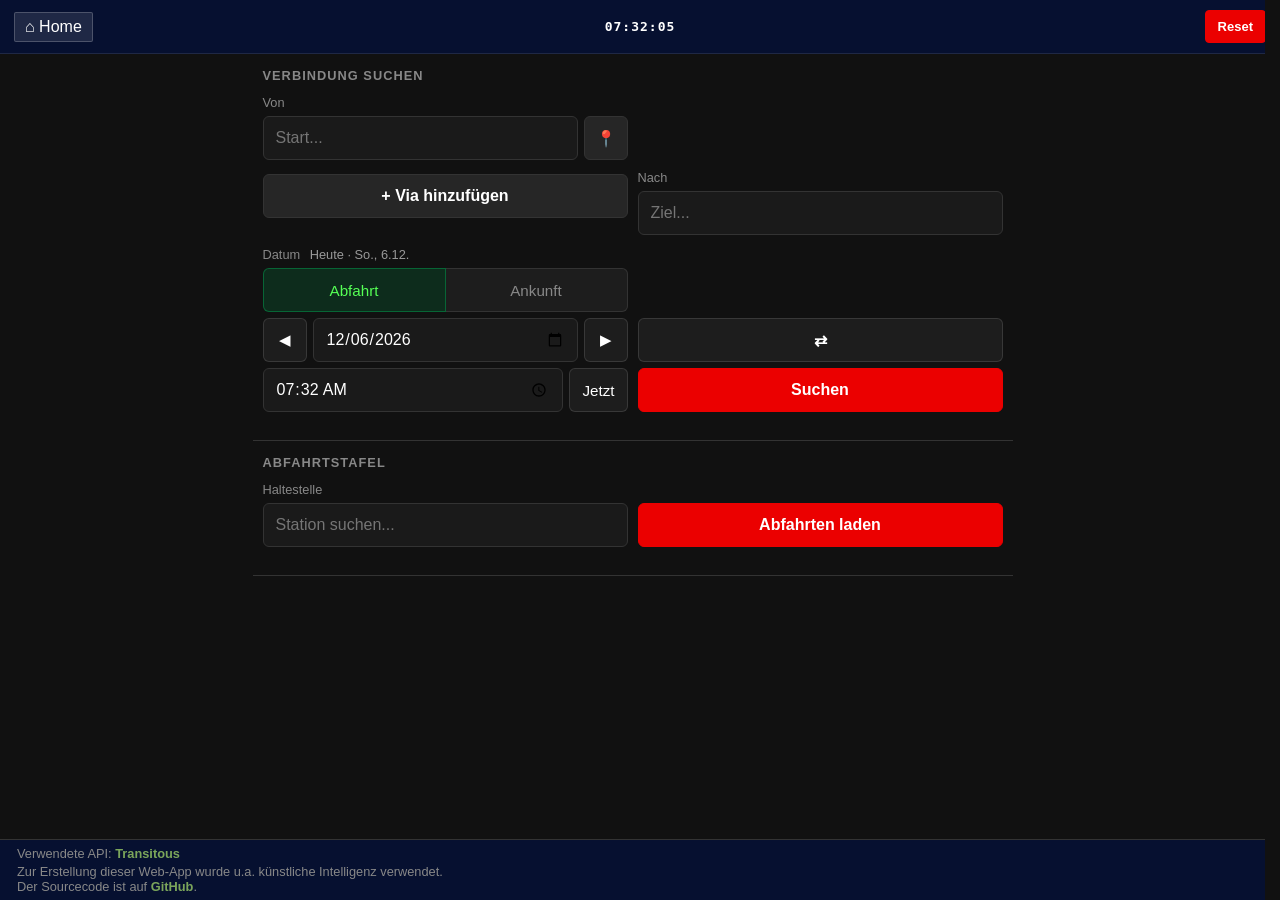
==== commit f0b36891: "Klick auf die Uhr macht einen Reload" ====
--- a/routing/index.html
+++ b/routing/index.html
@@ -14,7 +14,7 @@
     <div id="header-left">
       <button id="btn-home" onClick="window.location = '/?view=home'" title="Startseite">⌂ Home</button>
     </div>
-    <div id="live-clock">--:--:--</div>
+    <div id="live-clock" onClick="window.location = './'">18:04:69</span></div>
     <button id="btn-refresh">Reset</button>
   </header>
 
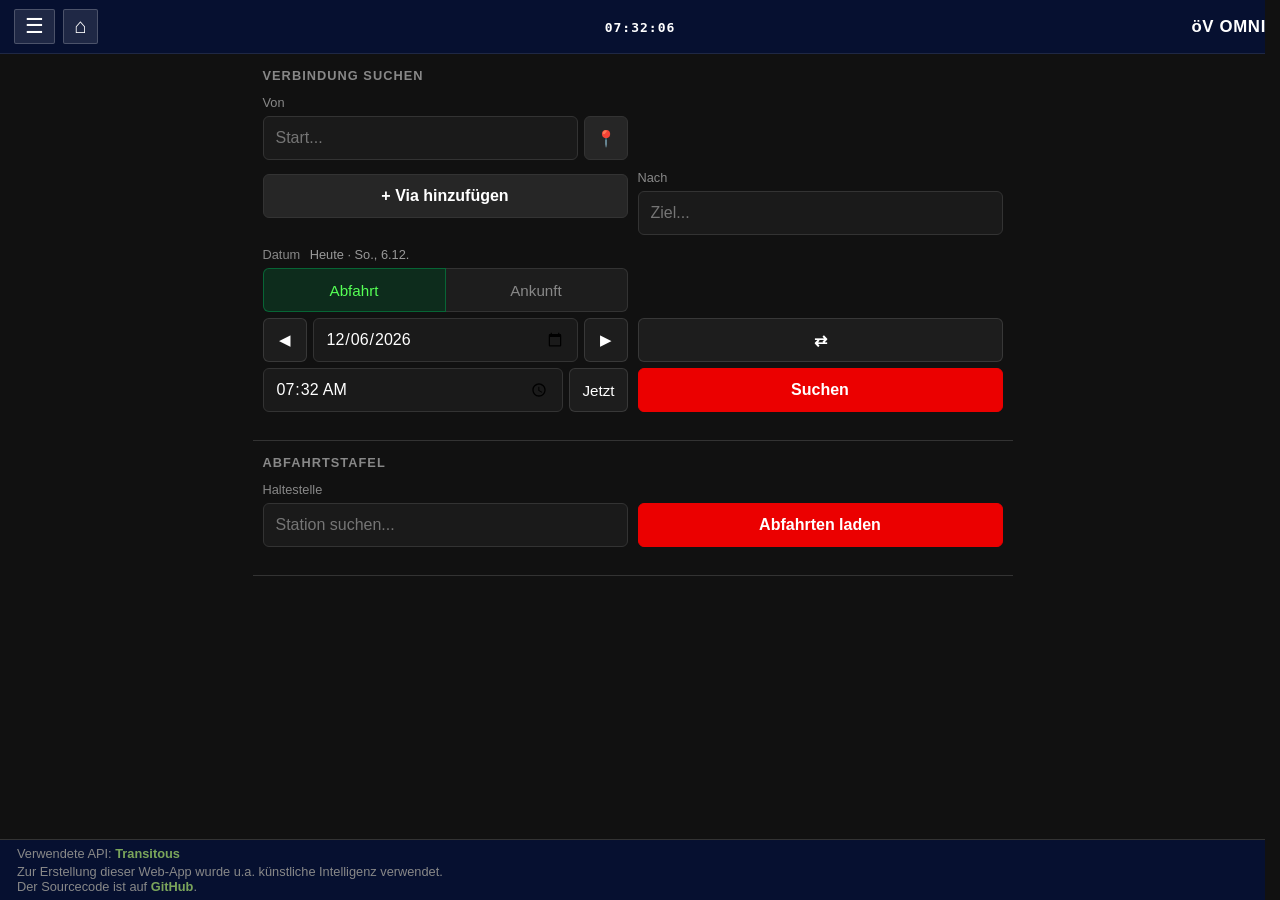
==== commit e473d3e5: "Routing: Verbindungen sofort bei Zeitänderung neu laden, gemeinsamer Header, Soll/Ist-Anzeige - Zeit" ====
--- a/routing/index.html
+++ b/routing/index.html
@@ -5,18 +5,44 @@
   <meta name="viewport" content="width=device-width, initial-scale=1.0, maximum-scale=1.0, user-scalable=no, viewport-fit=cover">
   <title>ÖV Verbindungssuche & Abfahrtstafel</title>
   <link rel="stylesheet" href="routing.css">
+  <link rel="stylesheet" href="../css/header.css">
   <link rel="stylesheet" href="../css/line-container.css">
   <link rel="icon" type="image/png" href="../tragic.png">
   <link rel="apple-touch-icon" href="../tragic.png">
 </head>
 <body>
+  <!-- Header und Menü identisch zur Startseite (css/header.css) -->
   <header id="app-header">
     <div id="header-left">
-      <button id="btn-home" onClick="window.location = '/?view=home'" title="Startseite">⌂ Home</button>
+      <button id="btn-menu-toggle" class="btn-menu-toggle" title="Menü öffnen">☰</button>
+      <a id="btn-home" href="../?view=home" class="btn-home" title="Startseite">⌂</a>
     </div>
-    <div id="live-clock" onClick="window.location = './'">18:04:69</span></div>
-    <button id="btn-refresh">Reset</button>
+    <div id="header-center"><span id="live-clock" onclick="window.location = '../'">18:04:69</span></div>
+    <div id="header-right">
+      <span id="app-title">öV OMNI</span>
+    </div>
   </header>
+
+  <div id="menu-overlay" class="menu-overlay"></div>
+  <nav id="menu-sidebar" class="menu-sidebar">
+    <div class="menu-header">
+      <button id="btn-menu-close" class="btn-menu-close" title="Menü schließen">✕</button>
+      <h2 class="menu-title">OMNI</h2>
+    </div>
+    <ul class="menu-list">
+      <li><a href="../?view=home" class="menu-link">Startseite</a></li>
+      <li><a href="../?view=stations" class="menu-link">Wichtige Bahnhöfe</a></li>
+      <li><a href="../?view=departures" class="menu-link">Abfahrten</a></li>
+      <li><a href="../?view=arrivals&arrivals=true" class="menu-link">Ankünfte</a></li>
+      <li><a href="../?view=favorites" class="menu-link">Favoriten</a></li>
+      <li><a href="../?view=bvi" class="menu-link">Ereignisse</a></li>
+
+      <li class="menu-divider"></li>
+      <li><a href="./" class="menu-link">Routing</a></li>
+      <li><a href="../?view=settings" class="menu-link">Einstellungen</a></li>
+      <li><a href="../?view=help" class="menu-link">Hilfe</a></li>
+    </ul>
+  </nav>
 
   <div class="main-wrapper">
     <section class="panel">
--- a/routing/routing.css
+++ b/routing/routing.css
@@ -57,78 +57,7 @@
 a { text-decoration: none; }
 p { margin: 3px; }
 
-/* ── HEADER ────────────────────────────────────────────────── */
-#app-header {
-    display: grid;
-    grid-template-columns: 1fr auto 1fr;
-    align-items: center;
-    gap: 10px;
-    position: fixed;
-    top: 0;
-    left: 0;
-    right: 0;
-    z-index: 50;
-    width: 100%;
-    height: var(--app-header-height);
-    padding: calc(8px + env(safe-area-inset-top)) 14px 8px;
-    background: var(--header-bg);
-    border-bottom: 1px solid rgba(255, 255, 255, 0.1);
-}
-
-#header-left {
-    display: flex;
-    align-items: center;
-    gap: 8px;
-}
-
-#btn-home {
-    background: rgba(255, 255, 255, 0.1);
-    border: 1px solid rgba(255, 255, 255, 0.2);
-    color: white;
-    padding: 6px 10px;
-    border-radius: 2px;
-    cursor: pointer;
-    font-size: 1rem;
-    line-height: 1;
-    transition: background 0.15s;
-}
-#btn-home:hover {
-    background: rgba(255, 215, 0, 0.2);
-    color: #ffd700;
-}
-#btn-home:active { background: rgba(255, 215, 0, 0.3); }
-
-#app-title {
-    color: white;
-    font-size: 1.05em;
-    font-weight: 700;
-    letter-spacing: 0.04em;
-}
-
-#live-clock {
-    font-family: monospace;
-    font-size: 13px;
-    font-weight: bold;
-    letter-spacing: 1px;
-    color: var(--text-main);
-}
-
-#btn-refresh {
-    justify-self: end;
-    background: var(--sbb-red);
-    border: 1px solid var(--sbb-red);
-    color: white;
-    font-weight: bold;
-    padding: 8px 12px;
-    border-radius: 4px;
-    cursor: pointer;
-    font-size: 13px;
-    transition: background 0.15s;
-}
-#btn-refresh:hover {
-    background: var(--sbb-blue);
-    border-color: var(--sbb-blue);
-}
+/* Header und Hamburger-Menü: ../css/header.css (gleich wie Startseite) */
 
 /* ── LAYOUT ────────────────────────────────────────────────── */
 .main-wrapper {
--- a/css/header.css
+++ b/css/header.css
@@ -0,0 +1,189 @@
+/* Gemeinsamer Header und Hamburger-Menü: Startseite (style.css) und Routing. */
+
+/* ── HEADER ────────────────────────────────────────────────── */
+#app-header {
+  display: grid;
+  grid-template-columns: 1fr auto 1fr;
+  justify-content: space-between;
+  align-items: center;
+  box-sizing: border-box;
+  width: 100%;
+  height: var(--app-header-height);
+  padding: calc(8px + env(safe-area-inset-top)) 14px 8px;
+  background: var(--header-bg);
+  border-bottom: 1px solid rgba(255,255,255,0.1);
+  position: fixed;
+  top: 0;
+  left: 0;
+  right: 0;
+  z-index: 20;
+  gap: 10px;
+  flex-wrap: wrap;
+}
+#header-left {
+  display: flex;
+  align-items: center;
+  gap: 8px;
+  flex-shrink: 0;
+}
+.btn-menu-toggle, .btn-home {
+  background: rgba(255,255,255,0.1);
+  border: 1px solid rgba(255,255,255,0.2);
+  color: white;
+  padding: 6px 10px;
+  border-radius: 2px;
+  cursor: pointer;
+  font-size: 1.3em;
+  line-height: 1;
+  transition: background 0.15s;
+  -webkit-tap-highlight-color: transparent;
+}
+.btn-menu-toggle:hover { background: rgba(255,255,255,0.22); }
+.btn-menu-toggle:active { background: rgba(255,255,255,0.3); }
+
+.btn-home:hover {
+  background: rgba(255,215,0,0.2);
+  color: #ffd700;
+}
+
+.btn-home:active {background: rgba(255,215,0,0.3);}
+
+#app-title,
+#app-title a {
+  color: white;
+  font-size: 1.05em;
+  font-weight: 700;
+  letter-spacing: 0.04em;
+  white-space: nowrap;
+  text-decoration: none;
+}
+#header-center {
+  flex: 1;
+  text-align: center;
+}
+#live-clock {
+  font-family: monospace;
+  font-size: 13px;
+  font-weight: bold;
+  letter-spacing: 1px;
+  color: var(--text-main);
+}
+#header-right {
+  display: flex;
+  gap: 7px;
+  align-items: center;
+  flex-wrap: wrap;
+  justify-content: flex-end;
+}
+
+.menu-overlay {
+  position: fixed;
+  top: 0;
+  left: 0;
+  right: 0;
+  bottom: 0;
+  background: rgba(0, 0, 0, 0.5);
+  z-index: 29;
+  display: none;
+  opacity: 0;
+  transition: opacity 0.3s ease;
+}
+
+.menu-overlay.active {display: block;opacity: 1;}
+
+.menu-sidebar {
+  position: fixed;
+  top: 0;
+  left: 0;
+  width: 280px;
+  height: 100vh;
+  background: var(--bg-surface);
+  border-right: 1px solid var(--border-main);
+  z-index: 30;
+  display: flex;
+  flex-direction: column;
+  overflow-y: auto;
+  -webkit-overflow-scrolling: touch;
+  transform: translateX(-100%);
+  transition: transform 0.3s ease;
+}
+
+.menu-sidebar.active {transform: translateX(0);}
+
+.menu-header {
+  display: flex;
+  align-items: center;
+  justify-content: space-between;
+  padding: 16px 14px;
+  background: var(--header-bg);
+  border-bottom: 1px solid var(--border-main);
+  flex-shrink: 0;
+  height: var(--app-header-height);
+}
+
+.btn-menu-close {
+  background: transparent;
+  border: none;
+  color: var(--text-main);
+  font-size: 1.5em;
+  cursor: pointer;
+  line-height: 1;
+  padding: 4px 8px;
+  transition: color 0.15s;
+  -webkit-tap-highlight-color: transparent;
+}
+
+.btn-menu-close:hover {color: var(--link-hover);}
+
+.menu-title {
+  margin: 0;
+  font-size: 1.1em;
+  font-weight: 700;
+  letter-spacing: 0.04em;
+  color: var(--text-main);
+  flex: 1;
+  text-align: center;
+}
+
+.menu-list {
+  list-style: none;
+  padding: 8px 0;
+  margin: 0;
+  flex: 1;
+  overflow-y: auto;
+}
+
+.menu-list li {display: flex;}
+
+.menu-list li.menu-divider {
+  height: 1px;
+  background: var(--border-soft);
+  margin: 8px 0;
+  flex-shrink: 0;
+}
+
+.menu-link {
+  flex: 1;
+  padding: 14px 16px;
+  color: var(--text-main);
+  text-decoration: none;
+  font-size: 0.95em;
+  border-left: 3px solid transparent;
+  transition: background 0.15s, border-color 0.15s, color 0.15s;
+  display: flex;
+  align-items: center;
+}
+
+.menu-link:hover {
+  background: var(--bg-hover);
+  border-left-color: var(--line-accent);
+  color: var(--on-time);
+}
+
+.menu-link:active {background: rgba(10, 165, 85, 0.15);}
+
+@media (max-width: 600px) {
+  .menu-sidebar {width: 80vw;}
+  .menu-link {padding: 12px 14px;font-size: 1em;}
+  .menu-title {font-size: 1em;}
+}
--- a/css/line-container.css
+++ b/css/line-container.css
@@ -36,6 +36,8 @@
   --live-red:   #ff3b30;
   --plat-change:#fcbb00;
   --sbb-night: #FFDE15;
+  --oebb-nightjet: #909699;
+  --oebb-rot: #E2002A;
 }
 /* 1. Mode-basiert (niedrig spezifisch) */
 .line-container[data-mode="HIGHSPEED"]  { background: var(--sbb-red); }
@@ -52,8 +54,8 @@
   background-size: 56.57px 100%;}
 
 /* 2. Agency-allgemein (mittler spezifisch) */
-.line-container[data-agency-id="865"] { background: #e2001a; color: white; } /* RhB */
-.line-container[data-agency-name^="PostAuto"] { background: #ffcc00; color: black; } /* PAG */
+.line-container[data-agency-name*="Rhätische"] { background: #e2001a; color: white; } /* RhB */
+.line-container[data-agency-name*="PostAuto"] { background: #ffcc00; color: black; } /* PAG */
 
 /* 3. Agency + Line (sehr spezifisch - gewinnt immer) */
 /* VBZ */
@@ -100,12 +102,49 @@
 .line-container[data-agency-name^="Verkehrsbetriebe Zürich"][data-line="317"] { background: #46398e; color: white; }
 .line-container[data-agency-name^="Verkehrsbetriebe Zürich"][data-line="325"] { background: #e82788; color: white; }
 
-.line-container[data-agency-name^="Verkehrsbetriebe Zürich"], .line-container[data-agency-name^="Verkehrsbetriebe Zürich"] { background: white; color: black; }
-.line-container[data-agency-id="Zürich"][data-line="E"] { background: white; color: black; border: solid 1px rgb(144,190,227); }
-.line-container[data-agency-id="46"][data-line="18"] { background: #E94F35; color: white; }
+.line-container[data-agency-name^="Verkehrsbetriebe Zürich"] { background: white; color: black; }
+.line-container[data-agency-name*="Zürich"][data-line="E"] { background: white; color: black; border: solid 1px rgb(144,190,227); }
+.line-container[data-agency-name^="Forchbahn"][data-line="18"] { background: #E94F35; color: white; }
 
 .line-container[data-agency-name^="Verkehrsbetriebe Zürich"][data-line^="N"] {color:rgb(255,242,0); background-color:rgb(0,0,0);} /* VBZ Nachtnetz */
 
+.line-container[data-line="4/11"][data-agency-name="Verkehrsbetriebe Zürich"] {
+    position: relative;
+    display: inline-block;
+    width: 44px;
+    height: 24px;
+    background: linear-gradient(to top left,#008d36 50.5%, #663399 49.5%);
+    border-radius: 2px;
+    overflow: hidden;
+    padding: 0 !important;
+    vertical-align: middle;
+}
+
+.line-container[data-line="4/11"][data-agency-name="Verkehrsbetriebe Zürich"] .line {
+    display: none;
+}
+
+.line-container[data-line="4/11"][data-agency-name="Verkehrsbetriebe Zürich"]::after {
+    content: "4";
+    position: absolute;
+    top: 1px;
+    left: 8px;
+    color: #fff;
+    font-size: 15px;
+    font-weight: bold;
+    line-height: 1;
+}
+
+.line-container[data-line="4/11"][data-agency-name="Verkehrsbetriebe Zürich"]::before {
+    content: "11";
+    position: absolute;
+    bottom: 1px;
+    right: 8px;
+    color: #fff;
+    font-size: 15px;
+    font-weight: bold;
+    line-height: 1;
+}
 /* Verkehrsbetriebe Glattal */
 .line-container[data-agency-name*="Glattal"] { background: #90c53e; color: white; }
 .line-container[data-agency-name^="Verkehrsbetriebe Zürich"][data-line^="91"] { background: #D0B084; color: black; } /* AZZK */
@@ -189,74 +228,75 @@
 .line-container[data-agency-name="Bus und Service AG (Chur)"][data-line="12"] { background: #009C55; color: white; }
 .line-container[data-agency-name="Bus und Service AG (Chur)"][data-line="18"] { background: #C55807; color: white; }
 /* STI Bus */
-.line-container[data-agency-id="146"][data-line="1"] { background: rgb(209,70,53); color: white; }
-.line-container[data-agency-id="146"][data-line="2"] { background: rgb(62,53,127); color: white; }
-.line-container[data-agency-id="146"][data-line="3"] { background: rgb(145,94,70); color: white; }
-.line-container[data-agency-id="146"][data-line="4"] { background: rgb(74,165,97); color: white; }
-.line-container[data-agency-id="146"][data-line="5"] { background: rgb(76,168,161); color: black; }
-.line-container[data-agency-id="146"][data-line="6"] { background: rgb(196,41,127); color: white; }
-.line-container[data-agency-id="146"][data-line="7"] { background: rgb(124,58,174); color: white; }
-
-.line-container[data-agency-id="146"][data-line="21"] { background: rgb(72,161,208); color: white; }
-.line-container[data-agency-id="146"][data-line="22"] { background: rgb(247,201,143); color: white; }
-.line-container[data-agency-id="146"][data-line="24"] { background: rgb(227,152,191); color: white; }
-.line-container[data-agency-id="146"][data-line="25"] { background: rgb(91,39,36); color: white; }
-.line-container[data-agency-id="146"][data-line="31"] { background: rgb(166,83,183); color: white; }
-.line-container[data-agency-id="146"][data-line="32"] { background: rgb(198,220,88); color: white; }
-.line-container[data-agency-id="146"][data-line="33"] { background: rgb(242,168,151); color: white; }
-.line-container[data-agency-id="146"][data-line="41"] { background: rgb(121,160,182); color: white; }
-.line-container[data-agency-id="146"][data-line="42"] { background: rgb(165,161,75); color: white; }
-.line-container[data-agency-id="146"][data-line="43"] { background: rgb(246,205,73); color: white; }
-.line-container[data-agency-id="146"][data-line="44"] { background: rgb(131,30,129); color: white; }
-.line-container[data-agency-id="146"][data-line="50"] { background: rgb(176,166,222); color: white; }
-.line-container[data-agency-id="146"][data-line="51"] { background: rgb(232,153,55); color: white; }
-.line-container[data-agency-id="146"][data-line="53"] { background: rgb(153,221,201); color: white; }
-.line-container[data-agency-id="146"][data-line="55"] { background: rgb(115,188,57); color: white; }
-.line-container[data-agency-id="146"][data-line="252"] { background: rgb(123,22,67); color: white; }
+.line-container[data-agency-name*="STI"][data-line="1"] { background: rgb(209,70,53); color: white; }
+.line-container[data-agency-name*="STI"][data-line="2"] { background: rgb(62,53,127); color: white; }
+.line-container[data-agency-name*="STI"][data-line="3"] { background: rgb(145,94,70); color: white; }
+.line-container[data-agency-name*="STI"][data-line="4"] { background: rgb(74,165,97); color: white; }
+.line-container[data-agency-name*="STI"][data-line="5"] { background: rgb(76,168,161); color: black; }
+.line-container[data-agency-name*="STI"][data-line="6"] { background: rgb(196,41,127); color: white; }
+.line-container[data-agency-name*="STI"][data-line="7"] { background: rgb(124,58,174); color: white; }
+
+.line-container[data-agency-name*="STI"][data-line="21"] { background: rgb(72,161,208); color: white; }
+.line-container[data-agency-name*="STI"][data-line="22"] { background: rgb(247,201,143); color: white; }
+.line-container[data-agency-name*="STI"][data-line="24"] { background: rgb(227,152,191); color: white; }
+.line-container[data-agency-name*="STI"][data-line="25"] { background: rgb(91,39,36); color: white; }
+.line-container[data-agency-name*="STI"][data-line="31"] { background: rgb(166,83,183); color: white; }
+.line-container[data-agency-name*="STI"][data-line="32"] { background: rgb(198,220,88); color: white; }
+.line-container[data-agency-name*="STI"][data-line="33"] { background: rgb(242,168,151); color: white; }
+.line-container[data-agency-name*="STI"][data-line="41"] { background: rgb(121,160,182); color: white; }
+.line-container[data-agency-name*="STI"][data-line="42"] { background: rgb(165,161,75); color: white; }
+.line-container[data-agency-name*="STI"][data-line="43"] { background: rgb(246,205,73); color: white; }
+.line-container[data-agency-name*="STI"][data-line="44"] { background: rgb(131,30,129); color: white; }
+.line-container[data-agency-name*="STI"][data-line="50"] { background: rgb(176,166,222); color: white; }
+.line-container[data-agency-name*="STI"][data-line="51"] { background: rgb(232,153,55); color: white; }
+.line-container[data-agency-name*="STI"][data-line="53"] { background: rgb(153,221,201); color: white; }
+.line-container[data-agency-name*="STI"][data-line="55"] { background: rgb(115,188,57); color: white; }
+.line-container[data-agency-name*="STI"][data-line="252"] { background: rgb(123,22,67); color: white; }
 
 /* STI Bus Grindelwald */
-.line-container[data-agency-id="859"][data-line="120"] { background: rgb(230,143,52); color: white; }
-.line-container[data-agency-id="859"][data-line="121"] { background: rgb(56,77,157); color: white; }
-.line-container[data-agency-id="859"][data-line="122"] { background: rgb(170,42,41); color: white; }
-.line-container[data-agency-id="859"][data-line="123"] { background: rgb(215,183,68); color: white; }
-.line-container[data-agency-id="859"][data-line="124"] { background: rgb(124,169,77); color: white; }
-.line-container[data-agency-id="859"][data-line="125"] { background: rgb(140,187,231); color: white; }
-.line-container[data-agency-id="859"][data-line="126"] { background: rgb(186,116,168); color: white; }
-.line-container[data-agency-id="859"][data-line="127"] { background: rgb(106,80,143); color: white; }
-.line-container[data-agency-id="859"][data-line="128"] { background: rgb(123,174,82); color: white; }
+.line-container[data-agency-name*="STI"][data-line="120"] { background: rgb(230,143,52); color: white; }
+.line-container[data-agency-name*="STI"][data-line="121"] { background: rgb(56,77,157); color: white; }
+.line-container[data-agency-name*="STI"][data-line="122"] { background: rgb(170,42,41); color: white; }
+.line-container[data-agency-name*="STI"][data-line="123"] { background: rgb(215,183,68); color: white; }
+.line-container[data-agency-name*="STI"][data-line="124"] { background: rgb(124,169,77); color: white; }
+.line-container[data-agency-name*="STI"][data-line="125"] { background: rgb(140,187,231); color: white; }
+.line-container[data-agency-name*="STI"][data-line="126"] { background: rgb(186,116,168); color: white; }
+.line-container[data-agency-name*="STI"][data-line="127"] { background: rgb(106,80,143); color: white; }
+.line-container[data-agency-name*="STI"][data-line="128"] { background: rgb(123,174,82); color: white; }
 
 /* Automobilverkehr Frutigen-Adelboden / LENK / AFA */
 /* Region Kandertal & Adelboden */
-.line-container[data-agency-id="813"][data-line="230"] { background: rgb(89, 255, 153); color: white; }
-.line-container[data-agency-id="813"][data-line="232"] { background: rgb(71, 77, 5); color: white; }
-.line-container[data-agency-id="813"][data-line="235"] { background: rgb(152, 195, 195); color: white; }
-.line-container[data-agency-id="813"][data-line="236"] { background: rgb(230, 34, 0); color: white; }
-.line-container[data-agency-id="813"][data-line="237"] { background: rgb(115, 0, 96); color: white; }
-.line-container[data-agency-id="813"][data-line="241"] { background: rgb(115, 0, 96); color: white; }
-.line-container[data-agency-id="813"][data-line="242"] { background: rgb(152, 170, 9); color: white; }
+.line-container[data-agency-name^="AFA"][data-line="230"] { background: rgb(89, 255, 153); color: white; }
+.line-container[data-agency-name^="AFA"][data-line="232"] { background: rgb(71, 77, 5); color: white; }
+.line-container[data-agency-name^="AFA"][data-line="235"] { background: rgb(152, 195, 195); color: white; }
+.line-container[data-agency-name^="AFA"][data-line="236"] { background: rgb(230, 34, 0); color: white; }
+.line-container[data-agency-name^="AFA"][data-line="237"] { background: rgb(115, 0, 96); color: white; }
+.line-container[data-agency-name^="AFA"][data-line="241"] { background: rgb(115, 0, 96); color: white; }
+.line-container[data-agency-name^="AFA"][data-line="242"] { background: rgb(152, 170, 9); color: white; }
 /* Region Lenk & Simmental */
-.line-container[data-agency-id="813"][data-line="271"] { background: rgb(239, 69, 25); color: white; }
-.line-container[data-agency-id="813"][data-line="275"] { background: rgb(0, 108, 183); color: white; }
-.line-container[data-agency-id="813"][data-line="280"] { background: rgb(255, 140, 13); color: white; }
-.line-container[data-agency-id="813"][data-line="281"] { background: rgb(155, 0, 96); color: white; }
-.line-container[data-agency-id="813"][data-line="282"] { background: rgb(71, 77, 5); color: white; }
-.line-container[data-agency-id="813"][data-line="283"] { background: rgb(152, 195, 195); color: white; }
-.line-container[data-agency-id="813"][data-line="284"] { background: rgb(152, 170, 9); color: white; }
-.line-container[data-agency-id="813"][data-line="289"] { background: rgb(255, 38, 0); color: white; }
+.line-container[data-agency-name^="AFA"][data-line="271"] { background: rgb(239, 69, 25); color: white; }
+.line-container[data-agency-name^="AFA"][data-line="275"] { background: rgb(0, 108, 183); color: white; }
+.line-container[data-agency-name^="AFA"][data-line="280"] { background: rgb(255, 140, 13); color: white; }
+.line-container[data-agency-name^="AFA"][data-line="281"] { background: rgb(155, 0, 96); color: white; }
+.line-container[data-agency-name^="AFA"][data-line="282"] { background: rgb(71, 77, 5); color: white; }
+.line-container[data-agency-name^="AFA"][data-line="283"] { background: rgb(152, 195, 195); color: white; }
+.line-container[data-agency-name^="AFA"][data-line="284"] { background: rgb(152, 170, 9); color: white; }
+.line-container[data-agency-name^="AFA"][data-line="289"] { background: rgb(255, 38, 0); color: white; }
 /* FART Bus */
-.line-container[data-agency-id="817"] { background: rgb(155,155,154); color: white; }
-
-.line-container[data-agency-id="817"][data-line="1"] { background: rgb(211,58,49); color: white; }
-.line-container[data-agency-id="817"][data-line="3"] { background: rgb(247,206,70); color: black; }
-.line-container[data-agency-id="817"][data-line="4"] { background: rgb(224,131,48); color: black; }
-.line-container[data-agency-id="817"][data-line="7"] { background: rgb(95,153,208); color: black; }
-.line-container[data-agency-id="817"][data-line="8"] { background: rgb(212,218,101); color: black; }
+.line-container[data-agency-name*="FART"] { background: rgb(155,155,154); color: white; }
+
+.line-container[data-agency-name*="FART"][data-line="1"] { background: rgb(211,58,49); color: white; }
+.line-container[data-agency-name*="FART"][data-line="3"] { background: rgb(247,206,70); color: black; }
+.line-container[data-agency-name*="FART"][data-line="4"] { background: rgb(224,131,48); color: black; }
+.line-container[data-agency-name*="FART"][data-line="7"] { background: rgb(95,153,208); color: black; }
+.line-container[data-agency-name*="FART"][data-line="8"] { background: rgb(212,218,101); color: black; }
 
 /* --- FART / CENTOVALLI --- */
-.line-container[data-agency-id="49"] { background: linear-gradient(135deg, #005f96 0%, #00906f 100%); color: #f2e7c9; }
-.line-container[data-agency-id="49"][data-line^="PE"] { background: #f4bc1e; color: #000; }
-.line-container[data-agency-id="49"][data-line^="R"] { background: #f2e7c9; color: #084cb9; }
-.line-container[data-agency-id="49"][data-line^="RE"] { background: #f2e7c9; color: var(--sbb-red); }
+
+.line-container[data-agency-name="Ferrovie Autolinee Regionali Ticinesi"][data-line^="PE"] { background: linear-gradient(135deg, #005f96 0%, #00906f 100%); color: #f2e7c9; font-style: italic; }
+
+.line-container[data-agency-name="Ferrovie Autolinee Regionali Ticinesi"][data-line^="R"] { background: #f2e7c9; color: #084cb9; }
+.line-container[data-agency-name="Ferrovie Autolinee Regionali Ticinesi"][data-line^="RE"] { background: #f2e7c9; color: var(--sbb-red); }
 
 /* FLP Lugano Ponte Tresa */
 .line-container[data-agency-name*="Tresa"] { background: #fff; color: #e95e0c; }
@@ -264,15 +304,15 @@
 .line-container[data-agency-name="Trasporti Pubblici Luganesi SA"] { background: #004B93; color: #62B535; }
 .line-container[data-agency-name="Autolinee Regionali Luganesi"] { background: #e43b2d; color: #fff; }
 /* Bus Aarau */
-.line-container[data-agency-id="840"][data-line="1"] { background: rgb(219,57,49); color: white; }
-.line-container[data-agency-id="840"][data-line="2"] { background: rgb(86,176,88); color: white; }
-.line-container[data-agency-id="840"][data-line="3"] { background: rgb(37,89,165); color: white; }
-.line-container[data-agency-id="840"][data-line="4"] { background: rgb(118,47,139); color: white; }
-.line-container[data-agency-id="840"][data-line="5"] { background: rgb(246,204,71); color: black; }
-.line-container[data-agency-id="840"][data-line="6"] { background: rgb(229,136,70); color: white; }
-.line-container[data-agency-id="840"][data-line="7"] { background: rgb(181,45,137); color: white; }
-
-.line-container[data-agency-id="840"][data-line^="N"] { background: #231F20; color: #EBE835; }
+.line-container[data-agency-name*="Aarau"][data-line="1"] { background: rgb(219,57,49); color: white; }
+.line-container[data-agency-name*="Aarau"][data-line="2"] { background: rgb(86,176,88); color: white; }
+.line-container[data-agency-name*="Aarau"][data-line="3"] { background: rgb(37,89,165); color: white; }
+.line-container[data-agency-name*="Aarau"][data-line="4"] { background: rgb(118,47,139); color: white; }
+.line-container[data-agency-name*="Aarau"][data-line="5"] { background: rgb(246,204,71); color: black; }
+.line-container[data-agency-name*="Aarau"][data-line="6"] { background: rgb(229,136,70); color: white; }
+.line-container[data-agency-name*="Aarau"][data-line="7"] { background: rgb(181,45,137); color: white; }
+
+.line-container[data-agency-name*="Aarau"][data-line^="N"] { background: #231F20; color: #EBE835; }
 /* BOGG Olten */
 .line-container[data-agency-name^="Busbetrieb Olten"][data-line="501"] { background: #EE0023; color: white; }
 .line-container[data-agency-name^="Busbetrieb Olten"][data-line="502"] { background: #79BE52; color: white; }
@@ -286,6 +326,8 @@
 .line-container[data-agency-name^="Busbetrieb Olten"][data-line="517"] { background: #9A70AD; color: white; }
 .line-container[data-agency-name^="Busbetrieb Olten"][data-line="519"] { background: #DA1888; color: white; }
 .line-container[data-agency-name^="Busbetrieb Olten"][data-line="555"] { background: #913E23; color: white; }
+
+.line-container[data-agency-name^="Busbetrieb Olten"][data-line^="N"] { background: #231F20; color: #EBE835; }
 /* RVBW */
 .line-container[data-agency-name*="Wettingen"][data-line="1"] { background: #EE1D23; color: white; }
 .line-container[data-agency-name*="Wettingen"][data-line="2"] { background: #0097D8; color: white; }
@@ -346,45 +388,45 @@
 .line-container[data-agency-name="Zugerland Verkehrsbetriebe"][data-line="653"] { color: white; background: #94B2C3}
 .line-container[data-agency-name="Zugerland Verkehrsbetriebe"][data-line^="N"] { color: #FFC600; background: #000; } /* Nachtbusse */
 /* Bernmobil + RBS */
-.line-container[data-agency-id="827"][data-line^="3"] { background: #AABDC7; color: white; }
-.line-container[data-agency-id="827"][data-line^="6"] { background: rgb(56,127,196); color: white; }
-.line-container[data-agency-id="827"][data-line^="7"] { background: rgb(208,46,38); color: white; }
-.line-container[data-agency-id="827"][data-line^="8"] { background: rgb(221,118,165); color: white; }
-.line-container[data-agency-id="827"][data-line^="9"] { background: rgb(244,198,67); color: white; }
-.line-container[data-agency-id="827"][data-line="10"] { background: rgb(66,148,75); color: white; }
-.line-container[data-agency-id="827"][data-line="11"] { background: rgb(85,184,234); color: white; }
-.line-container[data-agency-id="827"][data-line="12"] { background: rgb(230,151,54); color: white; }
-.line-container[data-agency-id="827"][data-line="16"] { background: rgb(112,185,171); color: white; }
-.line-container[data-agency-id="827"][data-line="17"] { background: rgb(176,170,55); color: white; }
-.line-container[data-agency-id="827"][data-line="18"] { background: rgb(102,96,34); color: white; }
-.line-container[data-agency-id="827"][data-line="19"] { background: rgb(174,189,199); color: white; }
-.line-container[data-agency-id="827"][data-line="20"] { background: rgb(122,24,64); color: white; }
-.line-container[data-agency-id="827"][data-line="21"] { background: rgb(235,210,70); color: white; }
-.line-container[data-agency-id="827"][data-line="26"] { background: rgb(233,161,60); color: white; }
-.line-container[data-agency-id="827"][data-line="27"] { background: rgb(102,96,34); color: white; }
-.line-container[data-agency-id="827"][data-line="29"] { background: rgb(213,91,88); color: white; }
-.line-container[data-agency-id="827"][data-line="31"] { background: rgb(180,201,65); color: white; }
-.line-container[data-agency-id="827"][data-line="32"] { background: rgb(112,185,171); color: white; }
-
-.line-container[data-agency-id="850"][data-line="33"] { background: rgb(102,96,34); color: white; }
-.line-container[data-agency-id="850"][data-line="34"] { background: rgb(72,32,14); color: white; }
-.line-container[data-agency-id="850"][data-line="36"] { background: rgb(112,185,171); color: white; }
-.line-container[data-agency-id="850"][data-line="40"] { background: rgb(112,185,171); color: white; }
-.line-container[data-agency-id="850"][data-line="41"] { background: rgb(213,91,88); color: white; }
-.line-container[data-agency-id="850"][data-line="44"] { background: rgb(102,96,34); color: white; }
-.line-container[data-agency-id="850"][data-line="46"] { background: rgb(176,170,55); color: white; }
-.line-container[data-agency-id="850"][data-line="47"] { background: rgb(213,91,88); color: white; }
-
-.line-container[data-agency-id="827"][data-line="160"] { background: rgb(106,172,70); color: white; }
-.line-container[data-agency-id="827"][data-line="161"] { background: rgb(122,24,64); color: white; }
-.line-container[data-agency-id="827"][data-line="162"] { background: rgb(213,91,88); color: white; }
-.line-container[data-agency-id="827"][data-line="163"] { background: rgb(102,96,34); color: white; }
-.line-container[data-agency-id="827"][data-line="165"] { background: rgb(174,189,199); color: white; }
-.line-container[data-agency-id="827"][data-line="166"] { background: rgb(233,161,60); color: white; }
-.line-container[data-agency-id="827"][data-line="167"] { background: rgb(235,210,70); color: white; }
-.line-container[data-agency-id="827"][data-line="168"] { background: rgb(233,161,60); color: white; }
-.line-container[data-agency-id="827"][data-line="331"] { background: rgb(174,189,199); color: white; }
-.line-container[data-agency-id="827"][data-line="332"] { background: rgb(112,185,171); color: white; }
+.line-container[data-agency-name*="Verkehrsbetriebe Bern"][data-line^="3"] { background: #AABDC7; color: white; }
+.line-container[data-agency-name*="Verkehrsbetriebe Bern"][data-line^="6"] { background: rgb(56,127,196); color: white; }
+.line-container[data-agency-name*="Verkehrsbetriebe Bern"][data-line^="7"] { background: rgb(208,46,38); color: white; }
+.line-container[data-agency-name*="Verkehrsbetriebe Bern"][data-line^="8"] { background: rgb(221,118,165); color: white; }
+.line-container[data-agency-name*="Verkehrsbetriebe Bern"][data-line^="9"] { background: rgb(244,198,67); color: white; }
+.line-container[data-agency-name*="Verkehrsbetriebe Bern"][data-line="10"] { background: rgb(66,148,75); color: white; }
+.line-container[data-agency-name*="Verkehrsbetriebe Bern"][data-line="11"] { background: rgb(85,184,234); color: white; }
+.line-container[data-agency-name*="Verkehrsbetriebe Bern"][data-line="12"] { background: rgb(230,151,54); color: white; }
+.line-container[data-agency-name*="Verkehrsbetriebe Bern"][data-line="16"] { background: rgb(112,185,171); color: white; }
+.line-container[data-agency-name*="Verkehrsbetriebe Bern"][data-line="17"] { background: rgb(176,170,55); color: white; }
+.line-container[data-agency-name*="Verkehrsbetriebe Bern"][data-line="18"] { background: rgb(102,96,34); color: white; }
+.line-container[data-agency-name*="Verkehrsbetriebe Bern"][data-line="19"] { background: rgb(174,189,199); color: white; }
+.line-container[data-agency-name*="Verkehrsbetriebe Bern"][data-line="20"] { background: rgb(122,24,64); color: white; }
+.line-container[data-agency-name*="Verkehrsbetriebe Bern"][data-line="21"] { background: rgb(235,210,70); color: white; }
+.line-container[data-agency-name*="Verkehrsbetriebe Bern"][data-line="26"] { background: rgb(233,161,60); color: white; }
+.line-container[data-agency-name*="Verkehrsbetriebe Bern"][data-line="27"] { background: rgb(102,96,34); color: white; }
+.line-container[data-agency-name*="Verkehrsbetriebe Bern"][data-line="29"] { background: rgb(213,91,88); color: white; }
+.line-container[data-agency-name*="Verkehrsbetriebe Bern"][data-line="31"] { background: rgb(180,201,65); color: white; }
+.line-container[data-agency-name*="Verkehrsbetriebe Bern"][data-line="32"] { background: rgb(112,185,171); color: white; }
+
+.line-container[data-agency-name*="RBS"][data-line="33"] { background: rgb(102,96,34); color: white; }
+.line-container[data-agency-name*="RBS"][data-line="34"] { background: rgb(72,32,14); color: white; }
+.line-container[data-agency-name*="RBS"][data-line="36"] { background: rgb(112,185,171); color: white; }
+.line-container[data-agency-name*="RBS"][data-line="40"] { background: rgb(112,185,171); color: white; }
+.line-container[data-agency-name*="RBS"][data-line="41"] { background: rgb(213,91,88); color: white; }
+.line-container[data-agency-name*="RBS"][data-line="44"] { background: rgb(102,96,34); color: white; }
+.line-container[data-agency-name*="RBS"][data-line="46"] { background: rgb(176,170,55); color: white; }
+.line-container[data-agency-name*="RBS"][data-line="47"] { background: rgb(213,91,88); color: white; }
+
+.line-container[data-agency-name*="Verkehrsbetriebe Bern"][data-line="160"] { background: rgb(106,172,70); color: white; }
+.line-container[data-agency-name*="Verkehrsbetriebe Bern"][data-line="161"] { background: rgb(122,24,64); color: white; }
+.line-container[data-agency-name*="Verkehrsbetriebe Bern"][data-line="162"] { background: rgb(213,91,88); color: white; }
+.line-container[data-agency-name*="Verkehrsbetriebe Bern"][data-line="163"] { background: rgb(102,96,34); color: white; }
+.line-container[data-agency-name*="Verkehrsbetriebe Bern"][data-line="165"] { background: rgb(174,189,199); color: white; }
+.line-container[data-agency-name*="Verkehrsbetriebe Bern"][data-line="166"] { background: rgb(233,161,60); color: white; }
+.line-container[data-agency-name*="Verkehrsbetriebe Bern"][data-line="167"] { background: rgb(235,210,70); color: white; }
+.line-container[data-agency-name*="Verkehrsbetriebe Bern"][data-line="168"] { background: rgb(233,161,60); color: white; }
+.line-container[data-agency-name*="Verkehrsbetriebe Bern"][data-line="331"] { background: rgb(174,189,199); color: white; }
+.line-container[data-agency-name*="Verkehrsbetriebe Bern"][data-line="332"] { background: rgb(112,185,171); color: white; }
 
 /* Moonliner */
 .line-container[data-agency-name*="Aare Seeland"][data-line^="M"],
@@ -408,65 +450,116 @@
 .line-container[data-agency-name*="TPF"][data-line^="M"] {background-color: #231F20; color: #FFDC01;}
 
 /* Aare Seeland Mobil ASM */
-.line-container[data-agency-id="870"][data-line="5"] { background: #0FB967; color: white; }
-.line-container[data-agency-id="870"][data-line="7"] { background: #892819; color: white; }
-.line-container[data-agency-id="870"][data-line="51"] { background: #296E88; color: white; }
-.line-container[data-agency-id="870"][data-line="52"] { background: #F05C5B; color: white; }
-.line-container[data-agency-id="870"][data-line="54"] { background: #B3AB18; color: white; }
-.line-container[data-agency-id="870"][data-line="63"] { background: #860043; color: white; }
-.line-container[data-agency-id="870"][data-line="64"] { background: #625C14; color: white; }
-.line-container[data-agency-id="870"][data-line="72"] { background: #625C14; color: white; }
-.line-container[data-agency-id="870"][data-line="75"] { background: #686868; color: white; }
-.line-container[data-agency-id="870"][data-line="73"] { background: #F8A01D; color: white; }
-.line-container[data-agency-id="870"][data-line="74"] { background: #860043; color: white; }
+.line-container[data-agency-name*="Aare Seeland"] { background: white; color: black; }
+.line-container[data-agency-name*="Aare Seeland"][data-line="5"] { background: #0FB967; color: white; }
+.line-container[data-agency-name*="Aare Seeland"][data-line="7"] { background: #892819; color: white; }
+.line-container[data-agency-name*="Aare Seeland"][data-line="51"] { background: #296E88; color: white; }
+.line-container[data-agency-name*="Aare Seeland"][data-line="52"] { background: #F05C5B; color: white; }
+.line-container[data-agency-name*="Aare Seeland"][data-line="54"] { background: #B3AB18; color: white; }
+.line-container[data-agency-name*="Aare Seeland"][data-line="58"] { background: #8D074F; color: white; }
+.line-container[data-agency-name*="Aare Seeland"][data-line="63"] { background: #860043; color: white; }
+.line-container[data-agency-name*="Aare Seeland"][data-line="64"] { background: #625C14; color: white; }
+.line-container[data-agency-name*="Aare Seeland"][data-line="72"] { background: #625C14; color: white; }
+.line-container[data-agency-name*="Aare Seeland"][data-line="75"] { background: #686868; color: white; }
+.line-container[data-agency-name*="Aare Seeland"][data-line="73"] { background: #F8A01D; color: white; }
+.line-container[data-agency-name*="Aare Seeland"][data-line="74"] { background: #860043; color: white; }
 
 /* Solothurn und Umgebung BSU */
-.line-container[data-agency-id="883"][data-line="1"] { background: #151616; color: white; }
-.line-container[data-agency-id="883"][data-line="2"] { background: #DD2B1C; color: white; }
-.line-container[data-agency-id="883"][data-line="3"] { background: #373098; color: white; }
-.line-container[data-agency-id="883"][data-line="4"] { background: #F27E00; color: white; }
-.line-container[data-agency-id="883"][data-line="5"] { background: #0FB967; color: white; }
-.line-container[data-agency-id="883"][data-line="6"] { background: #D3DD00; color: white; }
-.line-container[data-agency-id="883"][data-line="7"] { background: #892819; color: white; }
-.line-container[data-agency-id="850"][data-line="8"] { background: #5AB3DC; color: white; } /*RBS */
-.line-container[data-agency-id="850"][data-line="898"] { background: #DB4105; color: white; } /*RBS */
-.line-container[data-agency-id="883"][data-line="9"] { background: #DB51A4; color: white; }
-.line-container[data-agency-id="883"][data-line="10"] { background: #23849A; color: white; }
-.line-container[data-agency-id="883"][data-line="15"] { background: #B58F3F; color: white; }
-.line-container[data-agency-id="883"][data-line="16"] { background: #B81F6F; color: white; }
+.line-container[data-agency-name*="Solothurn"][data-line="1"] { background: #151616; color: white; }
+.line-container[data-agency-name*="Solothurn"][data-line="2"] { background: #DD2B1C; color: white; }
+.line-container[data-agency-name*="Solothurn"][data-line="3"] { background: #373098; color: white; }
+.line-container[data-agency-name*="Solothurn"][data-line="4"] { background: #F27E00; color: white; }
+.line-container[data-agency-name*="Solothurn"][data-line="5"] { background: #0FB967; color: white; }
+.line-container[data-agency-name*="Solothurn"][data-line="6"] { background: #D3DD00; color: white; }
+.line-container[data-agency-name*="Solothurn"][data-line="7"] { background: #892819; color: white; }
+.line-container[data-agency-name*="RBS"][data-line="8"] { background: #5AB3DC; color: white; } /*RBS */
+.line-container[data-agency-name*="RBS"][data-line="898"] { background: #DB4105; color: white; } /*RBS */
+.line-container[data-agency-name*="Solothurn"][data-line="9"] { background: #DB51A4; color: white; }
+.line-container[data-agency-name*="Solothurn"][data-line="10"] { background: #23849A; color: white; }
+.line-container[data-agency-name*="Solothurn"][data-line="15"] { background: #B58F3F; color: white; }
+.line-container[data-agency-name*="Solothurn"][data-line="16"] { background: #B81F6F; color: white; }
 
 /* Grenchen und Umgebung BGU */
-.line-container[data-agency-id="894"][data-line="2"] { background: #28448C; color: white; }
-.line-container[data-agency-id="894"][data-line="12"] { background: #6ED8C6; color: white; }
-.line-container[data-agency-id="894"][data-line="20"] { background: #6ED8C6; color: white; }
-.line-container[data-agency-id="894"][data-line="21"] { background: #4075B9; color: white; }
-.line-container[data-agency-id="894"][data-line="22"] { background: #605B14; color: white; }
-.line-container[data-agency-id="894"][data-line="23"] { background: #A8BDC7; color: white; }
-.line-container[data-agency-id="894"][data-line="24"] { background: #840243; color: white; }
-.line-container[data-agency-id="894"][data-line="25"] { background: #F69F1D; color: white; }
-.line-container[data-agency-id="894"][data-line="26"] { background: #AFA821; color: white; }
-.line-container[data-agency-id="894"][data-line="27"] { background: #EF5D5C; color: white; }
-.line-container[data-agency-id="894"][data-line="28"] { background: #421F17; color: white; }
+.line-container[data-agency-name*="Grenchen"][data-line="2"] { background: #28448C; color: white; }
+.line-container[data-agency-name*="Grenchen"][data-line="12"] { background: #6ED8C6; color: white; }
+.line-container[data-agency-name*="Grenchen"][data-line="20"] { background: #6ED8C6; color: white; }
+.line-container[data-agency-name*="Grenchen"][data-line="21"] { background: #4075B9; color: white; }
+.line-container[data-agency-name*="Grenchen"][data-line="22"] { background: #605B14; color: white; }
+.line-container[data-agency-name*="Grenchen"][data-line="23"] { background: #A8BDC7; color: white; }
+.line-container[data-agency-name*="Grenchen"][data-line="24"] { background: #840243; color: white; }
+.line-container[data-agency-name*="Grenchen"][data-line="25"] { background: #F69F1D; color: white; }
+.line-container[data-agency-name*="Grenchen"][data-line="26"] { background: #AFA821; color: white; }
+.line-container[data-agency-name*="Grenchen"][data-line="27"] { background: #EF5D5C; color: white; }
+.line-container[data-agency-name*="Grenchen"][data-line="28"] { background: #421F17; color: white; }
 
 /* Biel/Bienne VB/TPB */
-.line-container[data-agency-id="889"][data-line="1"] { background: #E4392B; color: white; }
-.line-container[data-agency-id="889"][data-line="2"] { background: #2C458D; color: white; }
-.line-container[data-agency-id="889"][data-line="3"] { background: #E74E9D; color: white; }
-.line-container[data-agency-id="889"][data-line="4"] { background: #F68324; color: white; }
-.line-container[data-agency-id="889"][data-line="5"] { background: #1F6E36; color: white; }
-.line-container[data-agency-id="889"][data-line="6"] { background: #B7DC41; color: white; }
-.line-container[data-agency-id="889"][data-line="8"] { background: #9040BA; color: white; }
-.line-container[data-agency-id="889"][data-line="9"] { background: #00A6C9; color: white; }
-.line-container[data-agency-id="889"][data-line="11"] { background: #9040BA; color: white; }
-.line-container[data-agency-id="889"][data-line="12"] { background: #72DAC6; color: white; }
-.line-container[data-agency-id="889"][data-line="70"] { background: #296E88; color: white; }
-.line-container[data-agency-id="889"][data-line="71"] { background: #860043; color: white; }
+.line-container[data-agency-name*="Biel"][data-line="1"] { background: #E4392B; color: white; }
+.line-container[data-agency-name*="Biel"][data-line="2"] { background: #2C458D; color: white; }
+.line-container[data-agency-name*="Biel"][data-line="3"] { background: #E74E9D; color: white; }
+.line-container[data-agency-name*="Biel"][data-line="4"] { background: #F68324; color: white; }
+.line-container[data-agency-name*="Biel"][data-line="5"] { background: #1F6E36; color: white; }
+.line-container[data-agency-name*="Biel"][data-line="6"] { background: #B7DC41; color: white; }
+.line-container[data-agency-name*="Biel"][data-line="8"] { background: #9040BA; color: white; }
+.line-container[data-agency-name*="Biel"][data-line="9"] { background: #00A6C9; color: white; }
+.line-container[data-agency-name*="Biel"][data-line="11"] { background: #9040BA; color: white; }
+.line-container[data-agency-name*="Biel"][data-line="12"] { background: #72DAC6; color: white; }
+.line-container[data-agency-name*="Biel"][data-line="70"] { background: #296E88; color: white; }
+.line-container[data-agency-name*="Biel"][data-line="71"] { background: #860043; color: white; }
 
 .line-container[data-agency-name="BLS AG"],.line-container[data-agency-id="33"] { background: #A0E100; color: #0028a0; } /* BLS */
 .line-container[data-line="GPX"] { background: #0f437a; color: #c2a84c; }
 
 .line-container[data-agency-name^="BLS"][data-line^="ATZ"] { color: #A0E100; background: #0028a0; }
-
+/* Travys */  
+.line-container[data-agency-name*="Yverdon-Ste-Croix"],
+.line-container[data-agency-name*="TRAVYS"]
+{ background: #C8102E; color: white; } /* Grundsetup */
+
+.line-container[data-agency-name*="Yverdon-Ste-Croix"][data-raw-line="601"],
+.line-container[data-agency-name*="TRAVYS"][data-raw-line="601"]{ background:#E30A13;}
+.line-container[data-agency-name*="Yverdon-Ste-Croix"][data-raw-line="602"],
+.line-container[data-agency-name*="TRAVYS"][data-raw-line="602"]{ background:#436AB1;}
+.line-container[data-agency-name*="Yverdon-Ste-Croix"][data-raw-line="603"],
+.line-container[data-agency-name*="TRAVYS"][data-raw-line="603"]{ background:#7EBA28;}
+.line-container[data-agency-name*="Yverdon-Ste-Croix"][data-raw-line="604"],
+.line-container[data-agency-name*="TRAVYS"][data-raw-line="603"]{ background:#F49700;}
+.line-container[data-agency-name*="Yverdon-Ste-Croix"][data-raw-line="605"],
+.line-container[data-agency-name*="TRAVYS"][data-raw-line="603"]{ background:#914292;}
+.line-container[data-agency-name*="Yverdon-Ste-Croix"][data-raw-line="606"],
+.line-container[data-agency-name*="TRAVYS"][data-raw-line="603"]{ background:#629F97;}
+.line-container[data-agency-name*="Yverdon-Ste-Croix"][data-raw-line="611"],
+.line-container[data-agency-name*="TRAVYS"][data-raw-line="603"]{ background:#629F97;}
+.line-container[data-agency-name*="Yverdon-Ste-Croix"][data-raw-line="613"],
+.line-container[data-agency-name*="TRAVYS"][data-raw-line="603"]{ background:#2FADDB;}
+.line-container[data-agency-name*="Yverdon-Ste-Croix"][data-raw-line="615"],
+.line-container[data-agency-name*="TRAVYS"][data-raw-line="603"]{ background:#95C23D;}
+.line-container[data-agency-name*="Yverdon-Ste-Croix"][data-raw-line="685"],
+.line-container[data-agency-name*="TRAVYS"][data-raw-line="603"]{ background:#C24A95;}
+.line-container[data-agency-name*="Yverdon-Ste-Croix"][data-raw-line="686"],
+.line-container[data-agency-name*="TRAVYS"][data-raw-line="603"]{ background:#EC7A33;}
+.line-container[data-agency-name*="Yverdon-Ste-Croix"][data-raw-line="691"],
+.line-container[data-agency-name*="TRAVYS"][data-raw-line="603"]{ background:#E30613;}
+.line-container[data-agency-name*="Yverdon-Ste-Croix"][data-raw-line="692"],
+.line-container[data-agency-name*="TRAVYS"][data-raw-line="603"]{ background:#3D519F;}
+.line-container[data-agency-name*="Yverdon-Ste-Croix"][data-raw-line="693"],
+.line-container[data-agency-name*="TRAVYS"][data-raw-line="603"]{ background:#1EA238;}
+.line-container[data-agency-name*="Yverdon-Ste-Croix"][data-raw-line*="Spé"],
+.line-container[data-agency-name*="TRAVYS"][data-raw-line="603"]{ background:#006699;}
+.line-container[data-agency-name*="Yverdon-Ste-Croix"][data-raw-line="11"],
+.line-container[data-agency-name*="TRAVYS"][data-raw-line="603"]{ background:#8E6A39;}
+.line-container[data-agency-name*="Yverdon-Ste-Croix"][data-raw-line="12"],
+.line-container[data-agency-name*="TRAVYS"][data-raw-line="603"]{ background:#991914;}
+.line-container[data-agency-name*="Yverdon-Ste-Croix"][data-raw-line="E05"],
+.line-container[data-agency-name*="TRAVYS"][data-raw-line="603"]{ background:#000000;}
+.line-container[data-agency-name*="Yverdon-Ste-Croix"][data-raw-line="HLP"],
+.line-container[data-agency-name*="TRAVYS"][data-raw-line="603"]{ background:#AD8787;}
+.line-container[data-agency-name*="Yverdon-Ste-Croix"][data-raw-line="N1"],
+.line-container[data-agency-name*="TRAVYS"][data-raw-line="603"]{ background:#EEC41A;}
+.line-container[data-agency-name*="Yverdon-Ste-Croix"][data-raw-line="N2"],
+.line-container[data-agency-name*="TRAVYS"][data-raw-line="603"]{ background:#00F6FF;}
+
+.line-container[data-agency-name*="Yverdon-Ste-Croix"][data-mode="RAIL"],
+.line-container[data-agency-name*="TRAVYS"][data-raw-line="603"]{ background:#FF97A4;}
 /* TransN */
 .line-container[data-agency-name*="Neuchâtel"]{background: #7BB600; color:black;}
 .line-container[data-agency-name*="Neuchâtel"][data-mode="FERRY"]{background: #006072; color:#ffbf00; border:#1a6ea8 solid 1px;}
@@ -528,30 +621,47 @@
 .line-container[data-agency-name^="Rigi"] span { transform: rotate(-10deg); }
 
 /* Busland */
-.line-container[data-agency-id="871"] {border: 1px solid #A0E100;}
-.line-container[data-agency-id="871"][data-line="271"] { background: rgb(48,112,142); color: white;}
-.line-container[data-agency-id="871"][data-line="281"] { background: rgb(195,186,60); color: white;}
-.line-container[data-agency-id="871"][data-line="284"] { background: rgb(219,88,83); color: white;}
-.line-container[data-agency-id="871"][data-line="285"] { background: rgb(129,27,78); color: white;}
-.line-container[data-agency-id="871"][data-line="286"] { background: rgb(182,197,208); color: white;}
-.line-container[data-agency-id="871"][data-line="287"] { background: rgb(129,27,78); color: white;}
-.line-container[data-agency-id="871"][data-line="461"] { background: rgb(123,26,68); color: white;}
-.line-container[data-agency-id="871"][data-line="462"] { background: rgb(140,215,199); color: white;}
-.line-container[data-agency-id="871"][data-line="463"] { background: rgb(174,189,198); color: white;}
-.line-container[data-agency-id="871"][data-line="465"] { background: rgb(201,78,38); color: white;}
-.line-container[data-agency-id="871"][data-line="466"] { background: rgb(68,35,25); color: white;}
-.line-container[data-agency-id="871"][data-line="467"] { background: rgb(178,172,60); color: white;}
-.line-container[data-agency-id="871"][data-line="468"] { background: rgb(98,93,36); color: white;}
-.line-container[data-agency-id="871"][data-line="471"] { background: rgb(123,26,68); color: white;}
-.line-container[data-agency-id="871"][data-line="481"] { background: rgb(139,214,202); color: white;}
-.line-container[data-agency-id="871"][data-line="482"] { background: rgb(48,112,142); color: white;}
-.line-container[data-agency-id="871"][data-line="483"] { background: rgb(213,83,40); color: white;}
-.line-container[data-agency-id="871"][data-line="491"] { background: rgb(116,105,34); color: white;}
-.line-container[data-agency-id="871"][data-line="493"] { background: rgb(129,27,78); color: white;}
+.line-container[data-agency-name*="Busland"] {border: 1px solid #A0E100;}
+.line-container[data-agency-name*="Busland"][data-line="271"] { background: rgb(48,112,142); color: white;}
+.line-container[data-agency-name*="Busland"][data-line="281"] { background: rgb(195,186,60); color: white;}
+.line-container[data-agency-name*="Busland"][data-line="284"] { background: rgb(219,88,83); color: white;}
+.line-container[data-agency-name*="Busland"][data-line="285"] { background: rgb(129,27,78); color: white;}
+.line-container[data-agency-name*="Busland"][data-line="286"] { background: rgb(182,197,208); color: white;}
+.line-container[data-agency-name*="Busland"][data-line="287"] { background: rgb(129,27,78); color: white;}
+.line-container[data-agency-name*="Busland"][data-line="461"] { background: rgb(123,26,68); color: white;}
+.line-container[data-agency-name*="Busland"][data-line="462"] { background: rgb(140,215,199); color: white;}
+.line-container[data-agency-name*="Busland"][data-line="463"] { background: rgb(174,189,198); color: white;}
+.line-container[data-agency-name*="Busland"][data-line="465"] { background: rgb(201,78,38); color: white;}
+.line-container[data-agency-name*="Busland"][data-line="466"] { background: rgb(68,35,25); color: white;}
+.line-container[data-agency-name*="Busland"][data-line="467"] { background: rgb(178,172,60); color: white;}
+.line-container[data-agency-name*="Busland"][data-line="468"] { background: rgb(98,93,36); color: white;}
+.line-container[data-agency-name*="Busland"][data-line="471"] { background: rgb(123,26,68); color: white;}
+.line-container[data-agency-name*="Busland"][data-line="481"] { background: rgb(139,214,202); color: white;}
+.line-container[data-agency-name*="Busland"][data-line="482"] { background: rgb(48,112,142); color: white;}
+.line-container[data-agency-name*="Busland"][data-line="483"] { background: rgb(213,83,40); color: white;}
+.line-container[data-agency-name*="Busland"][data-line="491"] { background: rgb(116,105,34); color: white;}
+.line-container[data-agency-name*="Busland"][data-line="493"] { background: rgb(129,27,78); color: white;}
 
 /* Bus Hergiswil (es fährt Auto AG Rothenbrg) */
-.line-container[data-agency-id="812"][data-line="381"] {background: #0D92D3; color: white;}
-.line-container[data-agency-id="812"][data-line="382"] {background: #C73834; color: white;}
+@keyframes auto-ag-rothenburg-colors {
+  0% {background: #FFF101;color: black;}
+  25% {background: #008FC5;color: white;}
+  50% {background: #DB3C36;color: white;}
+  75% {background: #009252;color: white;}
+  100% {background: #FFF101;color: black;}}
+
+.line-container[data-agency-name="Auto AG Rothenburg"] {animation: auto-ag-rothenburg-colors 16s infinite ease-out;}
+
+@media (prefers-reduced-motion: reduce) {
+  .line-container[data-agency-name="Auto AG Rothenburg"] {
+    animation: none;
+    background: #FFF101;
+    color: black;
+  }
+}
+
+.line-container[data-agency-name="Auto AG Rothenburg"][data-line="381"] {background: #0D92D3; color: white;}
+.line-container[data-agency-name="Auto AG Rothenburg"][data-line="382"] {background: #C73834; color: white;}
 
 /* RBS Bahn */
 .line-container[data-agency-name="Regionalverkehr Bern-Solothurn"][data-line="S7"] { background: rgb(227,141,67); color: white; }
@@ -560,11 +670,11 @@
 .line-container[data-agency-name="Regionalverkehr Bern-Solothurn"][data-line="RE5"] { background: rgb(55,126,34); color: white; }
 
 /* TPF Fribourg/Freiburg Base Rules */
-.line-container[data-agency-id="834"],
-.line-container[data-agency-id="53"] {position: relative;}
-
-.line-container[data-agency-id="834"] { background: var(--tpf-lila); color: white; }
-.line-container[data-agency-id="53"] { background: #ffffff; color: #000000; }
+.line-container[data-agency-name*="TPF"],
+.line-container[data-agency-name*="fribourgeois"] {position: relative;}
+
+.line-container[data-agency-name*="TPF"] { background: var(--tpf-lila); color: white; }
+.line-container[data-agency-name*="fribourgeois"] { background: #ffffff; color: #000000; }
 
 /* Genève / Genf */
 .line-container[data-agency-name="Transports Publics Genevois"][data-line="1"] { background: #290098; color: white; }
@@ -638,33 +748,33 @@
 .line-container[data-agency-name*="Région Haute-Savoie"][data-line="274"],
 .line-container[data-agency-name*="Jacquet Autocars"][data-line="274"] { background: #F171AB; color: white; }
 /* TPF Linien-Farben */
-.line-container[data-agency-name*="TPF"][data-line="2"] { background: #EF4B44; color: white; }
-.line-container[data-agency-name*="TPF"][data-line="3"] { background: #FED702; color: black; }
-.line-container[data-agency-name*="TPF"][data-line="4"] { background: #F7951F; color: black; }
-.line-container[data-agency-name*="TPF"][data-line="5"] { background: #0093D0; color: #ECE820; }
-.line-container[data-agency-name*="TPF"][data-line="6"] { background: #543695; color: white; }
-.line-container[data-agency-name*="TPF"][data-line="8"] { background: #EA4498; color: black; }
-.line-container[data-agency-name*="TPF"][data-line="9"] { background: #A54499; color: white; }
-.line-container[data-agency-name*="TPF"][data-line="11"] { background: #00B294; color: white; }
-.line-container[data-agency-name*="TPF"][data-line="12"] { background: #1466B2; color: white; }
-.line-container[data-agency-name*="TPF"][data-line="13"] { background: #EA2B39; color: white; }
-
-.line-container[data-agency-name*="TPF"][data-line="201"] { background: #EF3122; color: white; }
-.line-container[data-agency-name*="TPF"][data-line="202"] { background: #21B259; color: white; }
-.line-container[data-agency-name*="TPF"][data-line="203"] { background: #0072BC; color: white; }
+.line-container[data-agency-name*="TPF"i][data-line="2"] { background: #EF4B44; color: white; }
+.line-container[data-agency-name*="TPF"i][data-line="3"] { background: #FED702; color: black; }
+.line-container[data-agency-name*="TPF"i][data-line="4"] { background: #F7951F; color: black; }
+.line-container[data-agency-name*="TPF"i][data-line="5"] { background: #0093D0; color: #ECE820; }
+.line-container[data-agency-name*="TPF"i][data-line="6"] { background: #543695; color: white; }
+.line-container[data-agency-name*="TPF"i][data-line="8"] { background: #EA4498; color: black; }
+.line-container[data-agency-name*="TPF"i][data-line="9"] { background: #A54499; color: white; }
+.line-container[data-agency-name*="TPF"i][data-line="11"] { background: #00B294; color: white; }
+.line-container[data-agency-name*="TPF"i][data-line="12"] { background: #1466B2; color: white; }
+.line-container[data-agency-name*="TPF"i][data-line="13"] { background: #EA2B39; color: white; }
+
+.line-container[data-agency-name*="TPF"i][data-line="201"] { background: #EF3122; color: white; }
+.line-container[data-agency-name*="TPF"i][data-line="202"] { background: #21B259; color: white; }
+.line-container[data-agency-name*="TPF"i][data-line="203"] { background: #0072BC; color: white; }
 
 /* Sonderausführung RE */
-.line-container[data-agency-id="53"][data-line^="RE"] { background: white; color: #eb0000;}
+.line-container[data-agency-name*="fribourgeois"][data-line^="RE"] { background: white; color: #eb0000;}
 
 /* BörömPömPöm */
-.line-container[data-agency-id="834"]::after,
-.line-container[data-agency-id="53"]::after {content: "";position: absolute;right: 14px;bottom: 3px;width: 3px;height: 3px;background-color: var(--tpf-lila);border-radius: 50%;box-shadow: 4px 0 0 var(--tpf-lila), 8px 0 0 var(--tpf-lila);}
+.line-container[data-agency-name*="TPF"i]::after,
+.line-container[data-agency-name*="fribourgeois"i]::after {content: "";position: absolute;right: 14px;bottom: 3px;width: 3px;height: 3px;background-color: var(--tpf-lila);border-radius: 50%;box-shadow: 4px 0 0 var(--tpf-lila), 8px 0 0 var(--tpf-lila);}
 /* === SOB === */
-.line-container[data-agency-id="82"] { background: #e10e23; color: white; } /* SOB */
+.line-container[data-agency-name*="sob"i] { background: #e10e23; color: white; } /* SOB */
 /* SOB - X */
-.line-container[data-agency-id="82"][data-line^="IR"],
-.line-container[data-agency-id="82"][data-line^="VAE"],
-.line-container[data-agency-id="82"][data-line="S81"] { background: #85553a; color: white; }
+.line-container[data-agency-name*="sob"i][data-line^="IR"],
+.line-container[data-agency-name*="sob"i][data-line^="VAE"],
+.line-container[data-agency-name*="sob"i][data-line="S81"] { background: #85553a; color: white; }
 
 /* === MGB === */
 .line-container[data-agency-name*="Matterhorn"][data-line="R40"] { background: #ACA425; color: white; }
@@ -678,59 +788,91 @@
 .line-container[data-agency-name="Gornergratbahn"],
 .line-container[data-agency-id="121"][data-line*="48"] { background: #FFB82D; color: white; }
 /* MBC etc. */
-.line-container[data-agency-name^="Montreux-Oberland"][data-line^="R"] { background: white; color: black; }
-.line-container[data-agency-name^="Montreux-Oberland"][data-raw-line="30"] { background: #eb0000; color: white; font-style: italic; }
-.line-container[data-agency-id="131"][data-line^="R"] { background: white; color: black; }
+.line-container[data-agency-name^="Montreux-Oberland"][data-line^="R"], .line-container[data-agency-name^="Montreux Berner"][data-line^="R"] { background: white; color: black; }
+.line-container[data-agency-name^="Montreux-Oberland"][data-raw-line="30"],.line-container[data-agency-name^="Montreux Berner"][data-raw-line="30"] { background: #eb0000; color: white; font-style: italic; }
+.line-container[data-agency-name*="Riviera"][data-line^="R"] { background: white; color: black; }
 .line-container[data-agency-id="23"][data-line^="R"] { background: white; color: black; }
 .line-container[data-agency-name^="Montreux-Vevey-Riviera"] { color: #002D5B; background: white; }
 /* RA/TMR */
-.line-container[data-agency-id="74"][data-line^="R"] { background: white; color: black; }
-.line-container[data-agency-id="61"][data-line^="R"] { background: white; color: black; }
+.line-container[data-agency-name="Regionalps"][data-line^="R"] { background: white; color: black; }
+.line-container[data-agency-name*="Martigny et Régions"][data-line^="R"] { background: white; color: black; }
 /* RhB */
-.line-container[data-agency-id="72"][data-line^="R"] { background: white; color: black; }
-.line-container[data-agency-id="72"][data-line^="RE"] { background: white; color: #eb0000; border: solid 1px #eb0000; }
-.line-container[data-agency-id="72"][data-line^="S"] { background: white; color: black; }
-.line-container[data-agency-id="72"][data-line^="IR"] { background: #eb0000; color: white; }
+.line-container[data-agency-name*="Rhätische Bahn"][data-line^="R"] { background: white; color: black; }
+.line-container[data-agency-name*="Rhätische Bahn"][data-line^="RE"] { background: white; color: #eb0000; border: solid 1px #eb0000; }
+.line-container[data-agency-name*="Rhätische Bahn"][data-line^="S"] { background: white; color: black; }
+.line-container[data-agency-name*="Rhätische Bahn"][data-line^="IR"] { background: #eb0000; color: white; }
 /* Zentralbahn ZB */
-.line-container[data-agency-id="86"][data-line^="IR"],
-.line-container[data-agency-id="86"][data-line^="LIX"],
-.line-container[data-agency-id="86"][data-line^="LEX"]
+.line-container[data-agency-name="Zentralbahn"][data-line^="S"] { background: white; color: black; }
+.line-container[data-agency-name="Zentralbahn"][data-line^="IR"],
+.line-container[data-agency-name="Zentralbahn"][data-line^="LIX"],
+.line-container[data-agency-name="Zentralbahn"][data-line^="PE"],
+.line-container[data-agency-name="Zentralbahn"][data-line^="LEX"]
  { background: #E30513; color: white; }
-
-.line-container[data-agency-id="86"][data-line="S41"] { background: #00566E; color: white; }
-.line-container[data-agency-id="86"][data-line="S44"] { background: #B65339; color: white; }
-.line-container[data-agency-id="86"][data-line="S55"] { background: #EF87B5; color: white; }
-.line-container[data-agency-id="86"][data-line="R70"] { background: #009767; color: white; }
-.line-container[data-agency-id="86"][data-line="R71"] { background: #76B72A; color: white; }
+.line-container[data-agency-name*="Zentralbahn"][data-line^="RE"] { background: white; color: #eb0000; border: solid 1px #eb0000; }
+
+.line-container[data-agency-name="Zentralbahn"][data-line="S41"] { background: #00566E; color: white; }
+.line-container[data-agency-name="Zentralbahn"][data-line="S44"] { background: #B65339; color: white; }
+.line-container[data-agency-name="Zentralbahn"][data-line="S55"] { background: #EF87B5; color: white; }
+.line-container[data-agency-name="Zentralbahn"][data-line="R70"] { background: #009767; color: white; }
+.line-container[data-agency-name="Zentralbahn"][data-line="R71"] { background: #76B72A; color: white; }
 /* SBB */
-.line-container[data-agency-id="11"][data-line^="TER"],
-.line-container[data-agency-id="11"][data-line^="S"],
-.line-container[data-agency-id="11"][data-line^="R"] { background: white; color: black; }
-
-.line-container[data-agency-id="11"][data-line^="RE"] { background: white; color: #eb0000; border: solid 1px #eb0000; }
-
-.line-container[data-agency-id="11"][data-line^="IR"],
-.line-container[data-agency-id="11"][data-line^="IC"] { background: #eb0000; color: white; font-style: italic; }
-
-.line-container[data-agency-id="11"][data-line^="EC"],
-.line-container[data-agency-id="11"][data-line^="EN"] { background: #eb0000; color: white; font-style: italic; font-weight: bold; }
-
-.line-container[data-agency-id="11"][data-line^="ICN"],
-.line-container[data-agency-id="11"][data-line^="ICE"],
-.line-container[data-agency-id="11"][data-line^="TGV"],
-.line-container[data-agency-id="11"][data-line^="CNL"],
-.line-container[data-agency-id="11"][data-line^="RJ"],
-.line-container[data-agency-id="11"][data-line^="RJX"] { background: #eb0000; color: white; font-style: italic; }
-.line-container[data-agency-id="11"][data-line^="RX"] { background: #eb0000; color: white; font-style: italic; font-weight: bold; }
+.line-container[data-agency-name*="SBB"][data-line^="TER"],
+.line-container[data-agency-name*="SBB"][data-line^="S"],
+.line-container[data-agency-name*="SBB"][data-line^="R"],
+.line-container[data-agency-name*="Schweizerische Bundesbahnen"][data-line^="TER"],
+.line-container[data-agency-name*="Schweizerische Bundesbahnen"][data-line^="S"],
+.line-container[data-agency-name*="Schweizerische Bundesbahnen"][data-line^="R"]
+{ background: white; color: black; }
+
+.line-container[data-agency-name*="SBB"][data-line^="RE"],
+.line-container[data-agency-name*="Schweizerische Bundesbahnen"][data-line^="RE"]
+{ background: white; color: #eb0000; border: solid 1px #eb0000; }
+
+.line-container[data-agency-name*="SBB"][data-line^="EC"],
+.line-container[data-agency-name*="SBB"][data-line^="EN"],
+.line-container[data-agency-name*="SBB"][data-line^="RX"],
+.line-container[data-agency-name*="Schweizerische Bundesbahnen"][data-line^="EC"],
+.line-container[data-agency-name*="Schweizerische Bundesbahnen"][data-line^="EN"],
+.line-container[data-agency-name*="Schweizerische Bundesbahnen"][data-line^="RX"]
+ { background: #eb0000; color: white; font-style: italic; font-weight: bold; }
+
+.line-container[data-agency-name*="SBB"][data-line^="ICN"],
+.line-container[data-agency-name*="SBB"][data-line^="ICE"],
+.line-container[data-agency-name*="SBB"][data-line^="TGV"],
+.line-container[data-agency-name*="SBB"][data-line^="CNL"],
+.line-container[data-agency-name*="SBB"][data-line^="RJ"],
+.line-container[data-agency-name*="SBB"][data-line^="RJX"],
+.line-container[data-agency-name*="SBB"][data-line^="IR"],
+.line-container[data-agency-name*="SBB"][data-line^="IC"],
+.line-container[data-agency-name*="Schweizerische Bundesbahnen"][data-line^="IC"],
+.line-container[data-agency-name*="Schweizerische Bundesbahnen"][data-line^="IR"],
+.line-container[data-agency-name*="Schweizerische Bundesbahnen"][data-line^="ICN"],
+.line-container[data-agency-name*="Schweizerische Bundesbahnen"][data-line^="ICE"],
+.line-container[data-agency-name*="Schweizerische Bundesbahnen"][data-line^="TGV"],
+.line-container[data-agency-name*="Schweizerische Bundesbahnen"][data-line^="CNL"],
+.line-container[data-agency-name*="Schweizerische Bundesbahnen"][data-line^="RJ"],
+.line-container[data-agency-name*="Schweizerische Bundesbahnen"][data-line^="RJX"]
+ { background: #eb0000; color: white; font-style: italic; }
+
 .line-container[data-agency-name*="SBB"][data-line*="SN"],
-.line-container[data-agency-name*="SBB"][data-line*="REN"] { background: transparent; color: var(--sbb-night); border: 0.5px solid var(--sbb-night); }
-.line-container[data-agency-name*="SBB"][data-line^="IRN"] {background: transparent; color: var(--sbb-night); border: 0.5px solid var(--sbb-night); font-style: italic; font-weight: bold; }
-
-.line-container[data-agency-id="11"][data-line^="NJ"] { font-style: italic; background: #eb0000; color: white; }
+.line-container[data-agency-name*="SBB"][data-line*="REN"],
+.line-container[data-agency-name*="Schweizerische Bundesbahnen"][data-line*="SN"],
+.line-container[data-agency-name*="Schweizerische Bundesbahnen"][data-line*="REN"]
+{ background: transparent; color: var(--sbb-night); border: 0.5px solid var(--sbb-night); }
+
+.line-container[data-agency-name*="SBB"][data-line^="IRN"],
+.line-container[data-agency-name*="Schweizerische Bundesbahnen"][data-line^="IRN"]
+ {background: transparent; color: var(--sbb-night); border: 0.5px solid var(--sbb-night); font-style: italic; font-weight: bold; }
+
+.line-container[data-agency-name*="SBB"][data-line^="NJ"],
+.line-container[data-agency-name*="Schweizerische Bundesbahnen"][data-line^="NJ"]
+{ font-style: italic; background: #eb0000; color: white; }
 
 .line-container[data-line="GEX"],
 .line-container[data-line="BEX"],
-.line-container[data-agency-id="11"][data-line^="PE"] { background: #eb0000; color: white; font-style: italic; }
+.line-container[data-agency-name*="SBB"][data-line^="PE"],
+.line-container[data-agency-name*="Schweizerische Bundesbahnen"][data-line^="PE"]
+{ background: #eb0000; color: white; font-style: italic; }
 
 .line-container[data-line^="EXT"],
 .line-container[data-line^="AG"] { background: #eb0000; color: white; font-style: italic; }
@@ -752,17 +894,21 @@
 .line-container[data-agency-name^="10939"] { background: #2859a6; color: white; } /* SWEG */
 
 /* CJ */
-.line-container[data-agency-id="43"][data-line="R36"] { background: rgb(110,47,140); color: white; }
-.line-container[data-agency-id="43"][data-line="R37"] { background: rgb(219,56,52); color: white; }
-.line-container[data-agency-id="833"][data-line="121"] { background: rgb(71,112,176); color: white; }
-.line-container[data-agency-id="833"][data-line="123"] { background: rgb(41,54,141); color: white; }
-.line-container[data-agency-id="833"][data-line="131"] { background: rgb(86,176,88); color: white; }
+.line-container[data-agency-name*="Jura"][data-line="R36"] { background: rgb(110,47,140); color: white; }
+.line-container[data-agency-name*="Jura"][data-line="R37"] { background: rgb(219,56,52); color: white; }
+.line-container[data-agency-name*="CJ"][data-line="121"] { background: rgb(71,112,176); color: white; }
+.line-container[data-agency-name*="CJ"][data-line="123"] { background: rgb(41,54,141); color: white; }
+.line-container[data-agency-name*="CJ"][data-line="131"] { background: rgb(86,176,88); color: white; }
 
 /* Emmentalbahn / Dampfbahn Bern */
 .line-container[data-agency-name*="Dampfbahn Bern"][data-line^="R"],
-.line-container[data-agency-name^="Emmentalbahn"][data-line^="R"] { background: white; color: black; }
+.line-container[data-agency-name^="Emmentalbahn"][data-line^="R"]
+{ background: white; color: black; }
+
 .line-container[data-agency-name*="Dampfbahn Bern"],
-.line-container[data-agency-name^="Emmentalbahn"] {position: relative;padding-right: 1.7rem;}
+.line-container[data-agency-name^="Emmentalbahn"]
+{position: relative;padding-right: 1.7rem;}
+
 .line-container[data-agency-name*="Dampfbahn Bern"]::after {content: "DBB";}
 .line-container[data-agency-name^="Emmentalbahn"]::after {content: "EB";}
 .line-container[data-agency-name*="Dampfbahn Bern"]::after,
@@ -788,10 +934,35 @@
 .line-container[data-agency-name="THURBO"][data-line^="SN"] { background: black; color: #FFED00; }
 /* Berlin */
 .line-container[data-agency-name="S-Bahn Berlin GmbH"] { background: #008d4f; color: white; } /* S-Bahn */
-.line-container[data-agency-id="796"][data-mode="SUBWAY"] { background: #115D91; color: white; } /* U-Bahn */
-.line-container[data-agency-id="796"][data-mode="TRAM"] { background: #BE1414; color: white; } /* Tram */
-.line-container[data-agency-id="796"][data-mode="BUS"] { background: #95276E; color: white; } /* Bus */
-.line-container[data-agency-id="796"][data-mode="FERRY"] { background: #528DBA; color: white; } /* Fähre */
+.line-container[data-agency-name="Berliner Verkehrsbetriebe"][data-mode="SUBWAY"] { background: #115D91; color: white; } /* U-Bahn */
+.line-container[data-agency-name="Berliner Verkehrsbetriebe"][data-mode="TRAM"] { background: #BE1414; color: white; } /* Tram */
+.line-container[data-agency-name="Berliner Verkehrsbetriebe"][data-mode="BUS"] { background: #95276E; color: white; } /* Bus */
+.line-container[data-agency-name="Berliner Verkehrsbetriebe"][data-mode="FERRY"] { background: #528DBA; color: white; } /* Fähre */
+
+.line-container[data-agency-name="Berliner Verkehrsbetriebe"][data-line="U1"] { background: #7DAD4C; color: white; }
+.line-container[data-agency-name="Berliner Verkehrsbetriebe"][data-line="U2"] { background: #DA421E; color: white; }
+.line-container[data-agency-name="Berliner Verkehrsbetriebe"][data-line="U3"] { background: #DA421E; color: white; }
+.line-container[data-agency-name="Berliner Verkehrsbetriebe"][data-line="U4"] { background: #F0D722; color: black; }
+.line-container[data-agency-name="Berliner Verkehrsbetriebe"][data-line^="U5"] { background: #7E5330; color: white; }
+.line-container[data-agency-name="Berliner Verkehrsbetriebe"][data-line="U6"] { background: #8C6DAB; color: white; }
+.line-container[data-agency-name="Berliner Verkehrsbetriebe"][data-line="U7"] { background: #528DBA; color: white; }
+.line-container[data-agency-name="Berliner Verkehrsbetriebe"][data-line="U8"] { background: #224F86; color: white; }
+.line-container[data-agency-name="Berliner Verkehrsbetriebe"][data-line="U9"] { background: #F3791D; color: white; }
+
+.line-container[data-agency-name^="S-Bahn Berlin"][data-line="S1"] { background: #E26EA6; color: white; }
+.line-container[data-agency-name^="S-Bahn Berlin"][data-line^="S2"] { background: #007B3D; color: white; }
+.line-container[data-agency-name^="S-Bahn Berlin"][data-line="S3"] { background: #0065AE; color: white; }
+.line-container[data-agency-name^="S-Bahn Berlin"][data-line="S5"] { background: #EE7203; color: white; }
+.line-container[data-agency-name^="S-Bahn Berlin"][data-line^="S7"] { background: #846DAA; color: white; }
+.line-container[data-agency-name^="S-Bahn Berlin"][data-line^="S8"] { background: #62AD2D; color: white; }
+.line-container[data-agency-name^="S-Bahn Berlin"][data-line="S9"] { background: #9B2B48; color: white; }
+.line-container[data-agency-name^="S-Bahn Berlin"][data-line="S15"] { background: #DD6CA6; color: white; }
+.line-container[data-agency-name^="S-Bahn Berlin"][data-line="S41"] { background: #AF5937; color: white; }
+.line-container[data-agency-name^="S-Bahn Berlin"][data-line="S42"] { background: #CB621A; color: white; }
+.line-container[data-agency-name^="S-Bahn Berlin"][data-line="S46"] { background: #CD9C54; color: white; }
+.line-container[data-agency-name^="S-Bahn Berlin"][data-line="S47"] { background: #CD9C54; color: white; }
+
+.line-container[data-agency-name^="ODEG"][data-line^="RB"] { background: #E30613; color: white; }
 
 .line-container[data-agency-id="13796"],
 .line-container[data-agency-id="FLIXTRAIN-eu"],
@@ -800,16 +971,16 @@
 /* LEO Express */
 .line-container[data-agency-name*="Leo Express"] { background: #f08200; color: white } /* LEO Express */
 /* Halle Saale Tram */
-.line-container[data-agency-id="8896"][data-line="1"] { background: rgb(242,187,68); color: white; }
-.line-container[data-agency-id="8896"][data-line="2"] { background: rgb(230,136,60); color: white; }
-.line-container[data-agency-id="8896"][data-line="3"] { background: rgb(66,147,212); color: white; }
-.line-container[data-agency-id="8896"][data-line="5"] { background: rgb(35,76,156); color: white; }
-.line-container[data-agency-id="8896"][data-line="7"] { background: rgb(222,99,159); color: white; }
-.line-container[data-agency-id="8896"][data-line="8"] { background: rgb(122,74,25); color: white; }
-.line-container[data-agency-id="8896"][data-line="9"] { background: rgb(169,175,77); color: white; }
-.line-container[data-agency-id="8896"][data-line="10"] { background: rgb(53,109,48); color: white; }
-.line-container[data-agency-id="8896"][data-line="12"] { background: rgb(152,197,84); color: white; }
-.line-container[data-agency-id="8896"][data-line="16"] { background: rgb(159,49,111); color: white; }
+.line-container[data-agency-name*="Hallesche"][data-line="1"] { background: rgb(242,187,68); color: white; }
+.line-container[data-agency-name*="Hallesche"][data-line="2"] { background: rgb(230,136,60); color: white; }
+.line-container[data-agency-name*="Hallesche"][data-line="3"] { background: rgb(66,147,212); color: white; }
+.line-container[data-agency-name*="Hallesche"][data-line="5"] { background: rgb(35,76,156); color: white; }
+.line-container[data-agency-name*="Hallesche"][data-line="7"] { background: rgb(222,99,159); color: white; }
+.line-container[data-agency-name*="Hallesche"][data-line="8"] { background: rgb(122,74,25); color: white; }
+.line-container[data-agency-name*="Hallesche"][data-line="9"] { background: rgb(169,175,77); color: white; }
+.line-container[data-agency-name*="Hallesche"][data-line="10"] { background: rgb(53,109,48); color: white; }
+.line-container[data-agency-name*="Hallesche"][data-line="12"] { background: rgb(152,197,84); color: white; }
+.line-container[data-agency-name*="Hallesche"][data-line="16"] { background: rgb(159,49,111); color: white; }
 
 /* TFL (Transport for London) */
 .line-container[data-line="Bakerloo"] { background: #B05F0F; color: white; }
@@ -873,22 +1044,22 @@
 
 /* Basel */
 /* BVB */
-.line-container[data-agency-id="823"][data-line="1"] { background: rgb(121,75,47); color: white; }
-.line-container[data-agency-id="823"][data-line="2"] { background: rgb(138,111,65); color: white; }
-.line-container[data-agency-id="823"][data-line="3"] { background: rgb(56,77,156); color: white; }
-.line-container[data-agency-id="823"][data-line="6"] { background: rgb(48,112,183); color: white; }
-.line-container[data-agency-id="823"][data-line="8"] { background: rgb(225,121,169); color: white; }
-.line-container[data-agency-id="37"][data-line="10"] { background: rgb(246,204,71); color: black; } /* BLT */
-.line-container[data-agency-id="37"][data-line="11"] { background: rgb(219,57,49); color: black; } /* BLT */
-.line-container[data-agency-id="823"][data-line="12"] { background: rgb(134,113,170); color: white; }
-.line-container[data-agency-id="823"][data-line="14"] { background: rgb(230,136,60); color: white; }
-.line-container[data-agency-id="823"][data-line="15"] { background: rgb(73,163,89); color: white; }
-.line-container[data-agency-id="823"][data-line="16"] { background: rgb(174,205,84); color: white; }
-.line-container[data-agency-id="37"][data-line="17"] { background: rgb(78,172,233); color: white; }
-
-.line-container[data-agency-id="37"][data-line="19"] { background: rgb(246,204,71); color: black; } /* BLT Waldenburg*/
-
-.line-container[data-agency-id="823"][data-mode="BUS"] { background: #C7C8CA; color: black; } /* BVB Bus */
+.line-container[data-agency-name*="Basler"][data-line="1"] { background: rgb(121,75,47); color: white; }
+.line-container[data-agency-name*="Basler"][data-line="2"] { background: rgb(138,111,65); color: white; }
+.line-container[data-agency-name*="Basler"][data-line="3"] { background: rgb(56,77,156); color: white; }
+.line-container[data-agency-name*="Basler"][data-line="6"] { background: rgb(48,112,183); color: white; }
+.line-container[data-agency-name*="Basler"][data-line="8"] { background: rgb(225,121,169); color: white; }
+.line-container[data-agency-name*="Basel"][data-line="10"] { background: rgb(246,204,71); color: black; } /* BLT */
+.line-container[data-agency-name*="Basel"][data-line="11"] { background: rgb(219,57,49); color: black; } /* BLT */
+.line-container[data-agency-name*="Basler"][data-line="12"] { background: rgb(134,113,170); color: white; }
+.line-container[data-agency-name*="Basler"][data-line="14"] { background: rgb(230,136,60); color: white; }
+.line-container[data-agency-name*="Basler"][data-line="15"] { background: rgb(73,163,89); color: white; }
+.line-container[data-agency-name*="Basler"][data-line="16"] { background: rgb(174,205,84); color: white; }
+.line-container[data-agency-name*="Basel"][data-line="17"] { background: rgb(78,172,233); color: white; }
+
+.line-container[data-agency-name*="Basel"][data-line="19"] { background: rgb(246,204,71); color: black; } /* BLT Waldenburg*/
+
+.line-container[data-agency-name*="Basler"][data-mode="BUS"] { background: #C7C8CA; color: black; } /* BVB Bus */
 .line-container[data-agency-name*="Liestal"] { background: #FFF064; color: black; } /* Auto AG Liestal */
 
 /* Distribus */
@@ -911,8 +1082,7 @@
 .line-container[data-agency-name="PKP Intercity"] { background: #f1652a; color: #002b5b; } /* PKP Itercity */
 .line-container[data-agency-name="PolRegio"] { background: #5D6770; color: #DA2128; } /* PolRegio y */
 /* Dänemark */
-.line-container[data-agency-id="318"],
-.line-container[data-agency-id="203"] { background: #c2122b; color: white; } /* DSB */
+.line-container[data-agency-name^="DSB"] { background: #c2122b; color: white; } /* DSB */
 
 /* Italien */
 /* 1. FRECCIAROSSA: Tiefes Rot mit elegantem Silbergrau-Akzent */
@@ -1043,6 +1213,12 @@
 .line-container[data-agency-id="87_LEX"][data-line^="C"],
 .line-container[data-agency-id="87_LEX"][data-line^="P"],
 .line-container[data-agency-id="87_LEX"][data-line^="K"],
+.line-container[data-agency-name*="SNCF"][data-line^="C"],
+.line-container[data-agency-name*="SNCF"][data-line^="P"],
+.line-container[data-agency-name*="SNCF"][data-line^="K"],
+.line-container[data-agency-name*="SNCF"][data-line^="L"],
+.line-container[data-agency-name*="SNCF"][data-line^="L"],
+.line-container[data-agency-name="1187"][data-line^="L"],
 .line-container[data-agency-id="1187"][data-line^="L"] {
   background: #004b87; color: white;
 }
@@ -1054,7 +1230,7 @@
 
 /* Österreich */
 .line-container[data-agency-name^="WESTbahn"] { background: linear-gradient( 65deg,#0085cd 0%,#0085cd 50%,#b2d200 50%,#b2d200 100% ); color: #004B87; } /* Westbahn */
-
+.line-container[data-agency-name^="OEBB"][data-line^="NJ"] { background: #1F389E; color: var(--oebb-nightjet); font-weight: 100; }
 /* Niederlanden */
 .line-container[data-agency-name="NS"] { background: #ffc917; color: #003082; }
 .line-container[data-agency-name="NS International"] { background: white; color: #003082; }
@@ -1066,4 +1242,4 @@
 .line-container[data-agency-name="European Sleeper"] { background: #40002c; color: white; } /* European Sleeper */
 
 /* Belgien */
-.line-container[data-agency-name*="SNCB"] { background: #006ab3; color: white; } /* SNCB * //+.line-container[data-agency-name*="SNCB"] { background: #006ab3; color: white; } /* SNCB */
